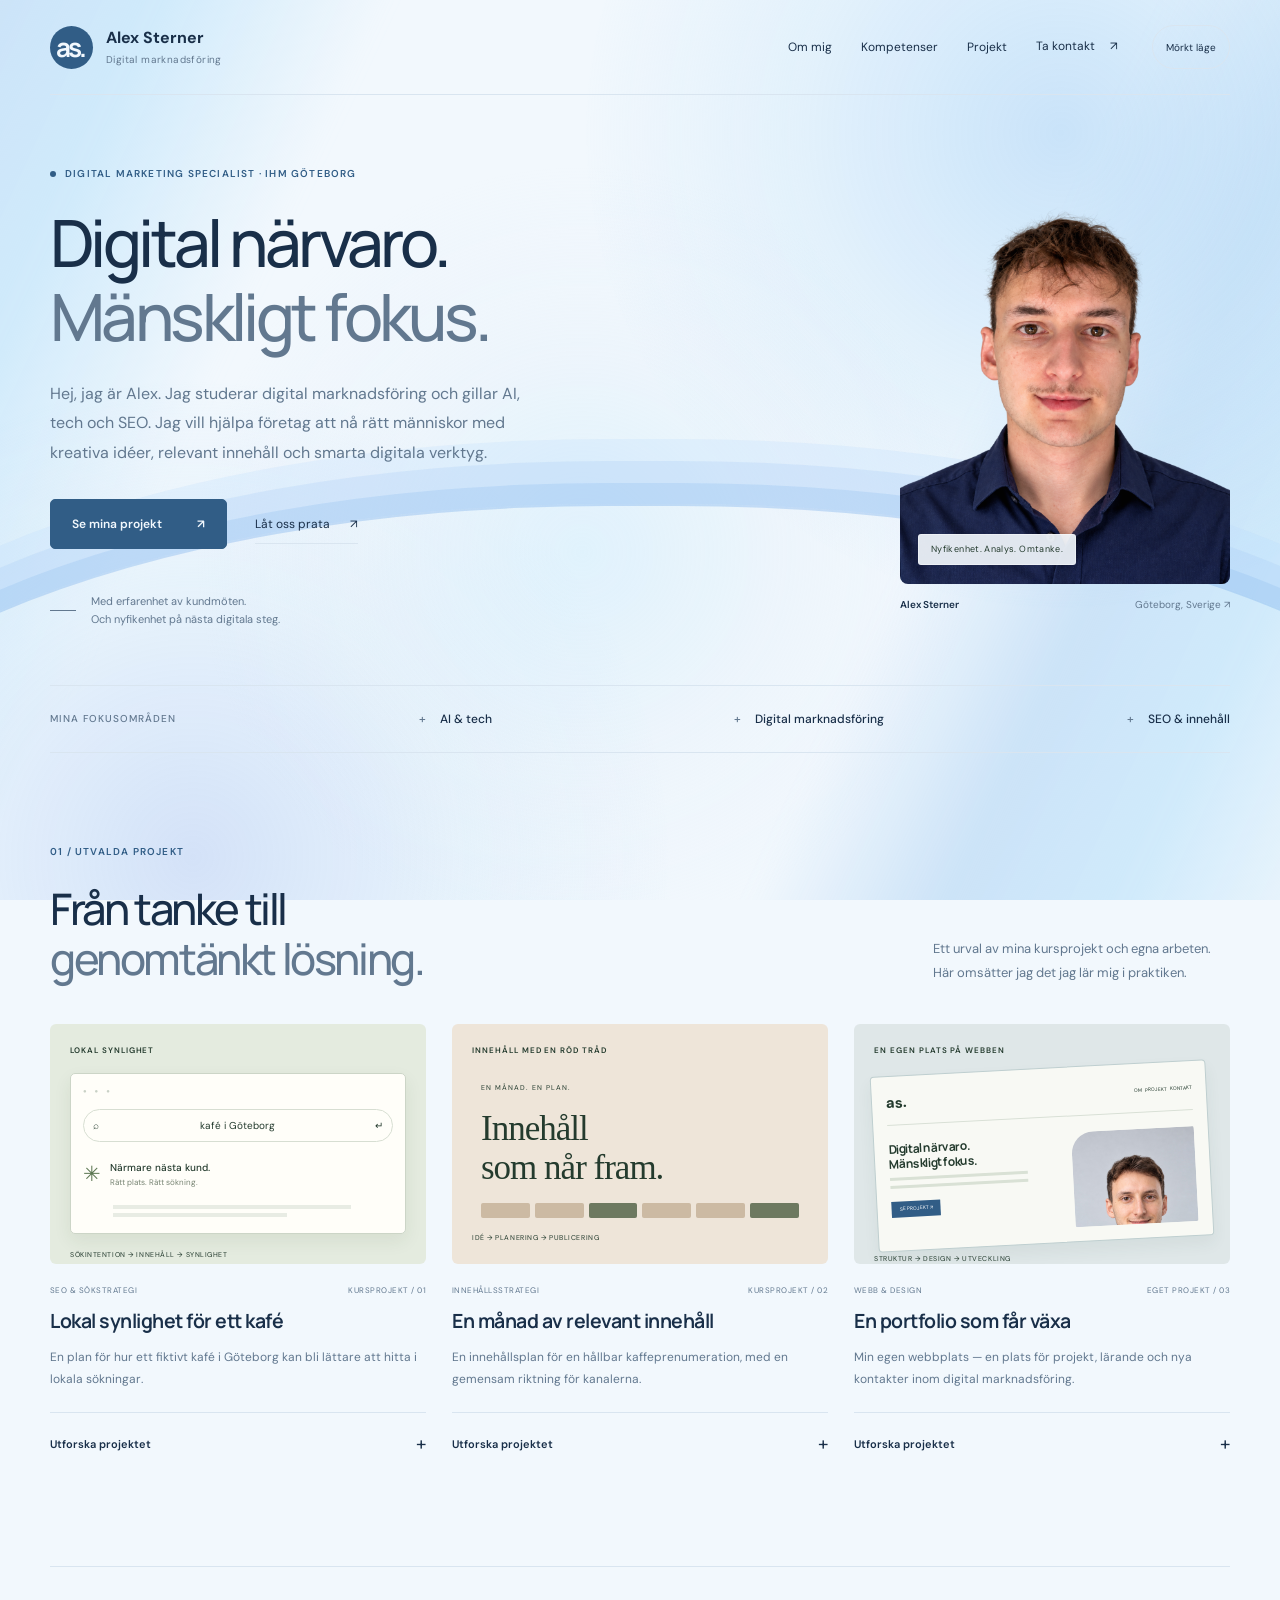
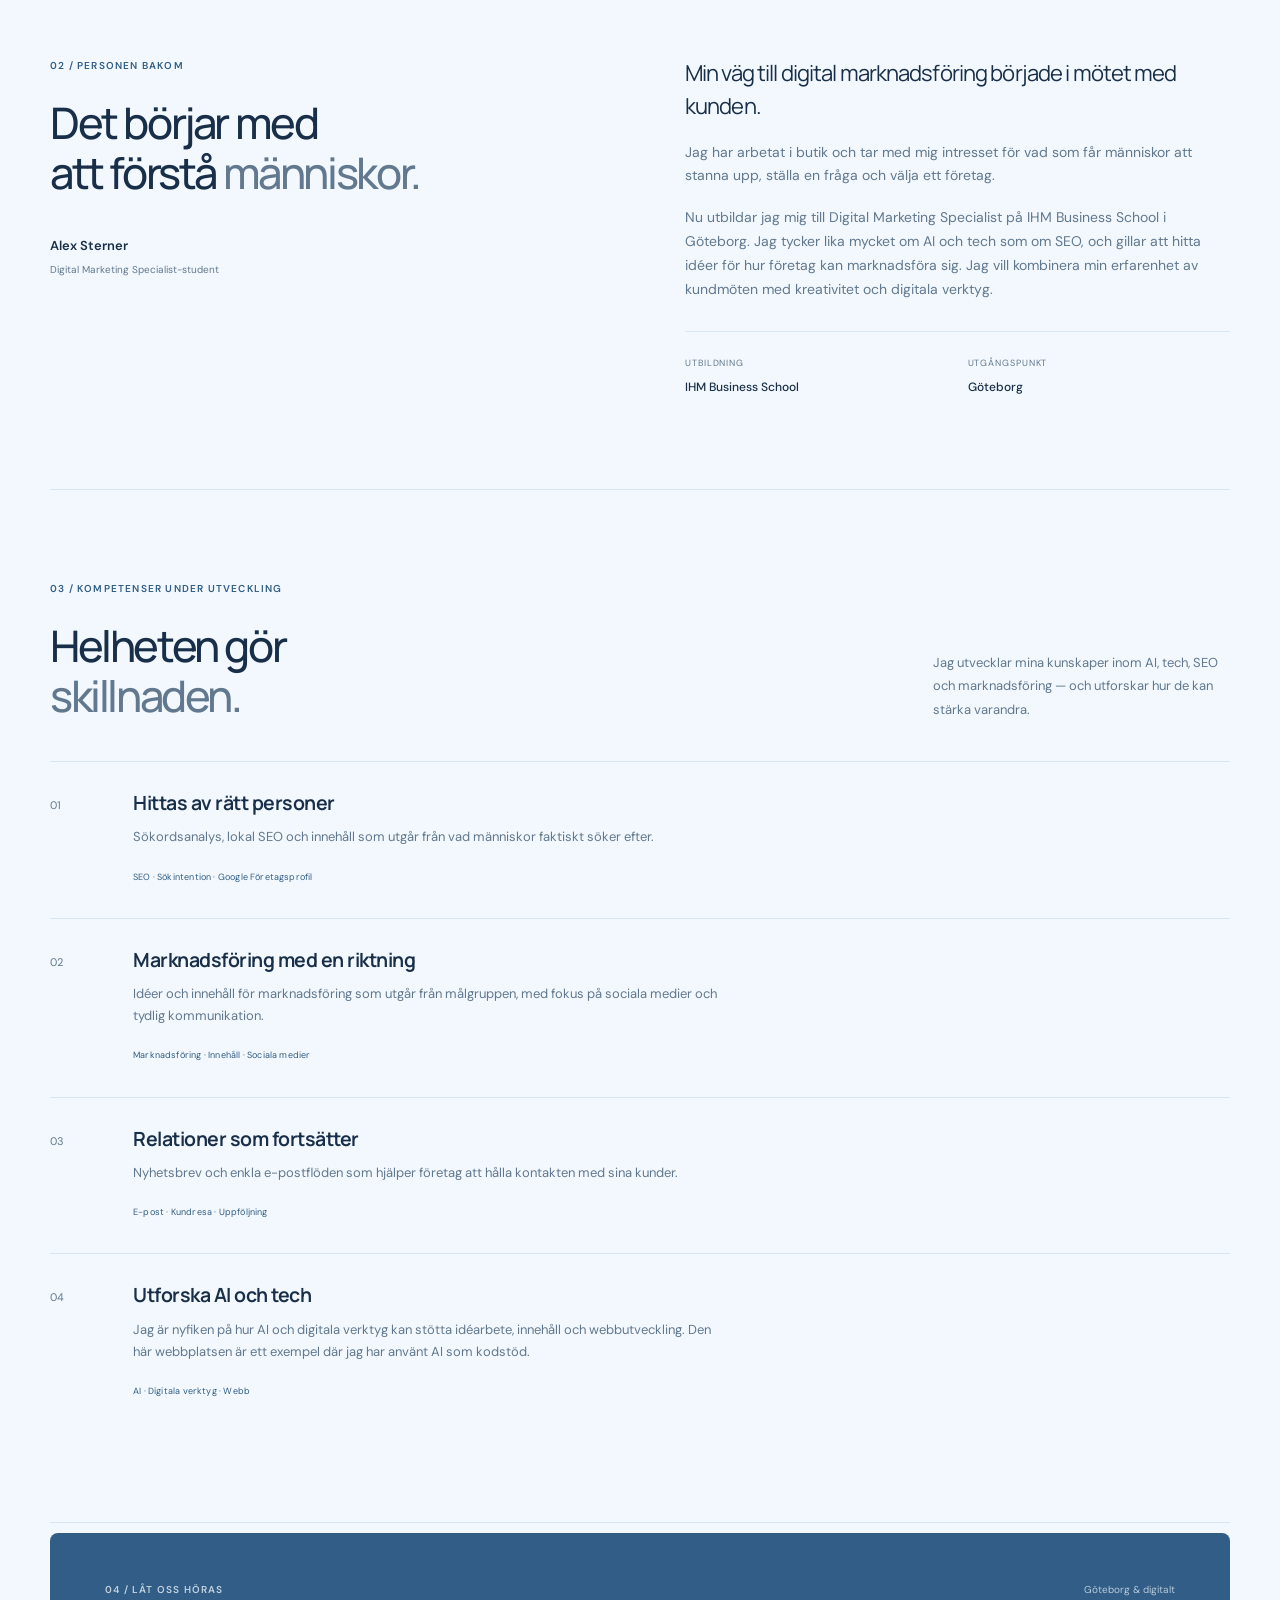
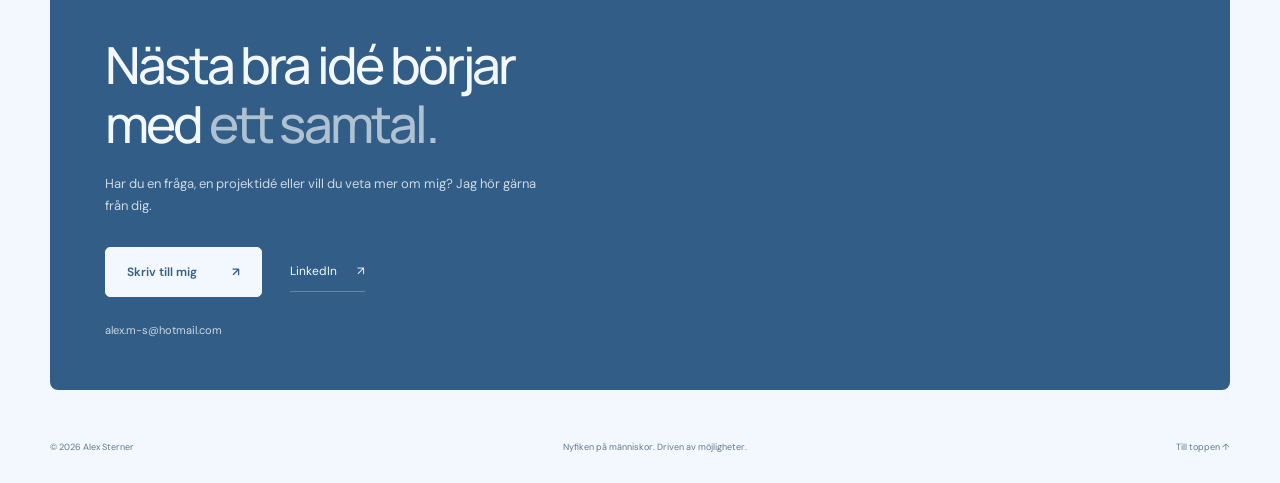
==== index.html @ 11d8c474 "Make background motion visible with curved waves and stronger light" ====
<!DOCTYPE html>
<html lang="sv">
<head>
  <meta charset="utf-8">
  <script id="Cookiebot" src="https://consent.cookiebot.com/uc.js" data-cbid="d60df734-f335-419f-a68a-1d393180d654" data-blockingmode="auto" data-culture="SV" type="text/javascript"></script>
  <meta name="viewport" content="width=device-width, initial-scale=1">
  <title>Alex Sterner – Digital marknadsförare i Göteborg</title>
  <meta name="description" content="Portfolio för Alex Sterner, Digital Marketing Specialist-student på IHM i Göteborg. Intresserad av AI, tech, SEO och digital marknadsföring.">
  <link rel="preconnect" href="https://fonts.googleapis.com">
  <link rel="preconnect" href="https://fonts.gstatic.com" crossorigin>
  <link href="https://fonts.googleapis.com/css2?family=DM+Sans:wght@400;500;600;700&family=Manrope:wght@400;500;600;700;800&display=swap" rel="stylesheet">
  <link rel="stylesheet" href="style.css?v=18">
  <script defer src="script.js?v=7"></script>
  <!-- Google Tag Manager -->
<script>(function(w,d,s,l,i){w[l]=w[l]||[];w[l].push({'gtm.start':
new Date().getTime(),event:'gtm.js'});var f=d.getElementsByTagName(s)[0],
j=d.createElement(s),dl=l!='dataLayer'?'&l='+l:'';j.async=true;j.src=
'https://www.googletagmanager.com/gtm.js?id='+i+dl;f.parentNode.insertBefore(j,f);
})(window,document,'script','dataLayer','GTM-WJDVMCP2');</script>
<!-- End Google Tag Manager -->
  <link rel="icon" href="favicon.svg" type="image/svg+xml">
  <meta name="theme-color" content="#f2f8fd">
  <meta property="og:title" content="Alex Sterner — Digital marknadsföring med människan i fokus">
  <meta property="og:description" content="Digital Marketing Specialist-student på IHM i Göteborg. AI, tech, SEO och digital marknadsföring.">
  <meta property="og:type" content="website">
  <meta property="og:image" content="https://alex-sterner.vercel.app/img/linkedin-portratt.png">
</head>
<body id="topp">
<a class="skip-link" href="#innehall">Hoppa till innehåll</a>
<noscript><iframe src="https://www.googletagmanager.com/ns.html?id=GTM-WJDVMCP2" height="0" width="0" style="display:none;visibility:hidden"></iframe></noscript>
<header class="sidhuvud"><a class="wordmark" href="#topp" aria-label="Alex Sterner, till sidans början"><span class="monogram" aria-hidden="true">as.</span><span>Alex Sterner<span class="brand-role">Digital marknadsföring</span></span></a><nav aria-label="Huvudmeny"><a href="#om">Om mig</a><a href="#tjanster">Kompetenser</a><a href="#projekt">Projekt</a><a class="nav-contact" href="#kontakt">Ta kontakt <span aria-hidden="true">↗</span></a></nav><button id="tema" type="button" aria-label="Byt färgtema">Mörkt läge</button></header>
<main id="innehall">
<section class="intro" aria-labelledby="hero-title"><div class="hero-copy"><p class="eyebrow"><span class="status-dot" aria-hidden="true"></span> Digital Marketing Specialist · IHM Göteborg</p><h1 id="hero-title">Digital närvaro.<br><span>Mänskligt fokus.</span></h1><p class="hero-lead">Hej, jag är Alex. Jag studerar digital marknadsföring och gillar AI, tech och SEO. Jag vill hjälpa företag att nå rätt människor med kreativa idéer, relevant innehåll och smarta digitala verktyg.</p><div class="hero-links"><a class="knapp" href="#projekt">Se mina projekt <span aria-hidden="true">↗</span></a><a class="text-link" href="#kontakt">Låt oss prata <span aria-hidden="true">↗</span></a></div><div class="hero-note"><span class="note-line" aria-hidden="true"></span><p>Med erfarenhet av kundmöten.<br>Och nyfikenhet på nästa digitala steg.</p></div></div><figure class="hero-portrait"><div class="portrait-frame"><img src="img/linkedin-portratt-transparent.png" alt="Porträtt av Alex Sterner" width="1254" height="1254" fetchpriority="high"><span class="portrait-label">Nyfikenhet. Analys. Omtanke.</span></div><figcaption><span>Alex Sterner</span><span>Göteborg, Sverige <span aria-hidden="true">↗</span></span></figcaption></figure></section>
<div class="discipline-strip"><span class="strip-label">Mina fokusområden</span><span>AI & tech</span><span>Digital marknadsföring</span><span>SEO & innehåll</span></div>
<section id="projekt" aria-labelledby="projekt-title"><div class="section-heading"><div><p class="eyebrow">01 / Utvalda projekt</p><h2 id="projekt-title">Från tanke till<br><span>genomtänkt lösning.</span></h2></div><p class="section-intro">Ett urval av mina kursprojekt och egna arbeten. Här omsätter jag det jag lär mig i praktiken.</p></div><div class="project-grid">
<article class="project-card"><div class="project-visual search-visual" aria-hidden="true"><span class="visual-label">LOKAL SYNLIGHET</span><div class="search-window"><div class="window-dots">● ● ●</div><div class="search-field"><span>⌕</span> kafé i Göteborg <span>↵</span></div><div class="search-result"><span class="result-dot">✳</span><div><strong>Närmare nästa kund.</strong><span>Rätt plats. Rätt sökning.</span></div></div><div class="result-lines"><i></i><i></i></div></div><span class="visual-bottom">SÖKINTENTION → INNEHÅLL → SYNLIGHET</span></div><div class="project-meta"><span>SEO & sökstrategi</span><span>Kursprojekt / 01</span></div><h3>Lokal synlighet för ett kafé</h3><p>En plan för hur ett fiktivt kafé i Göteborg kan bli lättare att hitta i lokala sökningar.</p><details><summary>Utforska projektet <span aria-hidden="true">+</span></summary><div class="project-detail"><h4>Utgångspunkt</h4><p>Hur kan ett lokalt kafé möta människor som söker efter ett ställe i närheten?</p><h4>Fokus i arbetet</h4><p>Sökord, lokal sökintention och en tydlig Google-företagsprofil. Projektet är en kursuppgift för ett fiktivt företag.</p></div></details></article>
<article class="project-card"><div class="project-visual content-visual" aria-hidden="true"><span class="visual-label">INNEHÅLL MED EN RÖD TRÅD</span><div class="editorial"><span class="editorial-kicker">EN MÅNAD. EN PLAN.</span><strong>Innehåll<br>som når fram.</strong><div class="calendar-blocks"><i></i><i></i><i></i><i></i><i></i><i></i></div></div><span class="visual-bottom">IDÉ → PLANERING → PUBLICERING</span></div><div class="project-meta"><span>Innehållsstrategi</span><span>Kursprojekt / 02</span></div><h3>En månad av relevant innehåll</h3><p>En innehållsplan för en hållbar kaffeprenumeration, med en gemensam riktning för kanalerna.</p><details><summary>Utforska projektet <span aria-hidden="true">+</span></summary><div class="project-detail"><h4>Utgångspunkt</h4><p>Hur skapar man ett regelbundet innehåll som både känns relevant och går att genomföra?</p><h4>Fokus i arbetet</h4><p>Innehållspelare, kanalval och planering av tolv inlägg. Kursprojektet utforskar hur en idé kan hållas samman under en hel månad.</p></div></details></article>
<article class="project-card"><div class="project-visual web-visual" aria-hidden="true"><span class="visual-label">EN EGEN PLATS PÅ WEBBEN</span><div class="mini-site"><div class="mini-nav"><strong>as.</strong><span>OM &nbsp; PROJEKT &nbsp; KONTAKT</span></div><div class="mini-body"><div><strong>Digital närvaro.<br>Mänskligt fokus.</strong><i></i><i></i><span>SE PROJEKT ↗</span></div><div class="mini-photo"></div></div></div><span class="visual-bottom">STRUKTUR → DESIGN → UTVECKLING</span></div><div class="project-meta"><span>Webb & design</span><span>Eget projekt / 03</span></div><h3>En portfolio som får växa</h3><p>Min egen webbplats — en plats för projekt, lärande och nya kontakter inom digital marknadsföring.</p><details><summary>Utforska projektet <span aria-hidden="true">+</span></summary><div class="project-detail"><h4>Utgångspunkt</h4><p>Att presentera vem jag är och vad jag lär mig på ett tydligt och personligt sätt.</p><h4>Fokus i arbetet</h4><p>Responsiv layout, innehållsstruktur och tillgänglig navigation. Byggd med HTML, CSS och JavaScript, med AI som kodstöd.</p></div></details></article>
</div></section>
<section id="om" class="about-section" aria-labelledby="om-title"><div><p class="eyebrow">02 / Personen bakom</p><h2 id="om-title">Det börjar med<br>att förstå <span>människor.</span></h2><div class="about-signature">Alex Sterner<span>Digital Marketing Specialist-student</span></div></div><div class="about-copy"><p class="large-copy">Min väg till digital marknadsföring började i mötet med kunden.</p><p>Jag har arbetat i butik och tar med mig intresset för vad som får människor att stanna upp, ställa en fråga och välja ett företag.</p><p>Nu utbildar jag mig till Digital Marketing Specialist på IHM Business School i Göteborg. Jag tycker lika mycket om AI och tech som om SEO, och gillar att hitta idéer för hur företag kan marknadsföra sig. Jag vill kombinera min erfarenhet av kundmöten med kreativitet och digitala verktyg.</p><div class="about-facts"><div><span>Utbildning</span><strong>IHM Business School</strong></div><div><span>Utgångspunkt</span><strong>Göteborg</strong></div></div></div></section>
<section id="tjanster" aria-labelledby="kompetens-title"><div class="section-heading"><div><p class="eyebrow">03 / Kompetenser under utveckling</p><h2 id="kompetens-title">Helheten gör<br><span>skillnaden.</span></h2></div><p class="section-intro">Jag utvecklar mina kunskaper inom AI, tech, SEO och marknadsföring — och utforskar hur de kan stärka varandra.</p></div><div class="services"><article><span class="service-number">01</span><div><h3>Hittas av rätt personer</h3><p>Sökordsanalys, lokal SEO och innehåll som utgår från vad människor faktiskt söker efter.</p><span class="service-tags">SEO · Sökintention · Google Företagsprofil</span></div></article><article><span class="service-number">02</span><div><h3>Marknadsföring med en riktning</h3><p>Idéer och innehåll för marknadsföring som utgår från målgruppen, med fokus på sociala medier och tydlig kommunikation.</p><span class="service-tags">Marknadsföring · Innehåll · Sociala medier</span></div></article><article><span class="service-number">03</span><div><h3>Relationer som fortsätter</h3><p>Nyhetsbrev och enkla e-postflöden som hjälper företag att hålla kontakten med sina kunder.</p><span class="service-tags">E-post · Kundresa · Uppföljning</span></div></article><article><span class="service-number">04</span><div><h3>Utforska AI och tech</h3><p>Jag är nyfiken på hur AI och digitala verktyg kan stötta idéarbete, innehåll och webbutveckling. Den här webbplatsen är ett exempel där jag har använt AI som kodstöd.</p><span class="service-tags">AI · Digitala verktyg · Webb</span></div></article></div></section>
<section id="kontakt" aria-labelledby="kontakt-title"><div class="contact-top"><p class="eyebrow">04 / Låt oss höras</p><span>Göteborg & digitalt</span></div><h2 id="kontakt-title">Nästa bra idé börjar<br>med <span>ett samtal.</span></h2><p>Har du en fråga, en projektidé eller vill du veta mer om mig? Jag hör gärna från dig.</p><div class="contact-actions"><a class="knapp" href="mailto:alex.m-s@hotmail.com">Skriv till mig <span aria-hidden="true">↗</span></a><a class="text-link" href="https://www.linkedin.com/in/alex-matei-sterner-b89927431" target="_blank" rel="noopener">LinkedIn <span aria-hidden="true">↗</span></a></div><a class="contact-email" href="mailto:alex.m-s@hotmail.com">alex.m-s@hotmail.com</a></section>
</main><footer><span>© 2026 Alex Sterner</span><span>Nyfiken på människor. Driven av möjligheter.</span><a href="#topp">Till toppen ↑</a></footer></body></html>
---- style.css ----
:root{--bg:#f2f8fd;--paper:#fff;--ink:#192f49;--muted:#62788f;--line:#d9e5f0;--green:#315d86;--soft:#e3eff9;--heading:'Manrope',sans-serif;--body:'DM Sans',sans-serif;color-scheme:light}*{box-sizing:border-box}html{scroll-behavior:smooth;scroll-padding-top:35px}body{margin:0;background:var(--bg);color:var(--ink);font-family:var(--body);line-height:1.7;-webkit-font-smoothing:antialiased}body.morkt{--bg:#101c32;--paper:#172741;--ink:#edf4ff;--muted:#afc1d9;--line:#30435e;--green:#b3d6f4;--soft:#203553;color-scheme:dark}a{color:inherit;text-underline-offset:5px}a:focus-visible,button:focus-visible,summary:focus-visible{outline:3px solid var(--green);outline-offset:6px}button{font:inherit;cursor:pointer}h1,h2,h3,h4,p,figure{margin:0}h1,h2,h3,h4{font-family:var(--heading);line-height:1.15}h1,h2{font-weight:500;letter-spacing:-.055em}h1{font-size:clamp(3rem,5.1vw,4.5rem);line-height:1.13}h1>span,h2>span{color:var(--muted)}h2{font-size:clamp(2.1rem,3.4vw,3rem)}h3{font-size:1.22rem;font-weight:650;letter-spacing:-.025em}p{max-width:65ch}.sidhuvud,main,footer{width:min(1180px,calc(100% - 96px));margin:auto}.sidhuvud{display:flex;align-items:center;gap:34px;padding:25px 0;border-bottom:1px solid var(--line)}.wordmark{display:flex;align-items:center;gap:13px;text-decoration:none;font-size:16px;line-height:1.4;font-weight:700;white-space:nowrap}.monogram{display:grid;place-items:center;width:43px;height:43px;background:var(--green);color:var(--bg);font-family:var(--heading);font-size:26px;letter-spacing:-3px;border-radius:50%;padding-right:3px}.brand-role{display:block;color:var(--muted);font-size:10px;font-weight:400;letter-spacing:.04em;margin-top:3px}nav{display:flex;align-items:center;gap:29px;margin-left:auto}nav a{font-size:12px;text-decoration:none;padding:10px 0;white-space:nowrap}nav a:hover,.text-link:hover{color:var(--muted)}nav .nav-contact{border-bottom:1px solid var(--ink)}.nav-contact span{margin-left:12px}#tema{border:1px solid var(--line);border-radius:50px;background:transparent;color:var(--ink);font-size:10px;padding:10px 13px;min-height:44px;white-space:nowrap}.intro{display:grid;grid-template-columns:1.3fr 1fr;align-items:center;gap:80px;padding:70px 0 56px}.eyebrow{display:flex;align-items:center;gap:9px;font-size:10px;font-weight:600;letter-spacing:.12em;text-transform:uppercase;color:var(--green);margin-bottom:24px}.status-dot{width:6px;height:6px;border-radius:50%;background:var(--green)}.hero-lead{font-size:16px;color:var(--muted);max-width:45ch;margin-top:25px;line-height:1.85}.hero-links{display:flex;align-items:center;gap:28px;flex-wrap:wrap;margin-top:32px}.knapp{display:inline-flex;align-items:center;justify-content:space-between;gap:35px;background:var(--green);color:var(--bg);border:1px solid var(--green);border-radius:5px;min-height:50px;padding:12px 21px;text-decoration:none;font-size:12px;font-weight:600;transition:transform .2s,box-shadow .2s}.knapp:hover{transform:translateY(-2px);box-shadow:0 5px 15px #15291a15}.text-link{font-size:12px;text-decoration:none;border-bottom:1px solid var(--line);padding:9px 0;display:inline-flex;gap:20px}.hero-note{display:flex;align-items:center;gap:15px;margin-top:44px;font-size:11px;line-height:1.6;color:var(--muted)}.note-line{width:26px;height:1px;background:var(--muted)}.hero-portrait{width:100%;max-width:390px;justify-self:end}.portrait-frame{position:relative;background:var(--bg);border-radius:120px 8px 8px 8px;overflow:hidden}.hero-portrait img{display:block;width:100%;height:auto;aspect-ratio:4/4.9;object-fit:cover;object-position:center top}.portrait-label{position:absolute;bottom:19px;left:18px;border:1px solid #ffffff65;background:#f2f8fdeb;color:#243b2e;border-radius:3px;font-size:9px;padding:7px 12px;letter-spacing:.04em}.hero-portrait figcaption{display:flex;justify-content:space-between;gap:10px;font-size:10px;padding-top:12px;color:var(--muted)}.hero-portrait figcaption>span:first-child{font-weight:600;color:var(--ink)}.discipline-strip{display:flex;align-items:center;justify-content:space-between;gap:20px;padding:23px 0;border-top:1px solid var(--line);border-bottom:1px solid var(--line);font-size:12px;font-weight:500}.strip-label{color:var(--muted);font-size:10px;text-transform:uppercase;letter-spacing:.1em}.discipline-strip>span:not(:first-child)::before{content:'+';color:var(--muted);margin-right:14px}section:not(.intro){padding:90px 0;border-bottom:1px solid var(--line)}.section-heading{display:flex;align-items:flex-end;justify-content:space-between;gap:60px;margin-bottom:40px}.section-intro{color:var(--muted);font-size:13px;max-width:33ch;line-height:1.8}.project-grid{display:grid;grid-template-columns:repeat(3,minmax(0,1fr));gap:26px}.project-card{min-width:0}.project-visual{height:240px;border-radius:6px;overflow:hidden;display:flex;flex-direction:column;justify-content:space-between;position:relative;padding:20px;color:#243b2e}.visual-label{font-size:8px;letter-spacing:.12em;font-weight:600}.visual-bottom{font-size:7px;letter-spacing:.08em}.search-visual{background:#e4ebdf}.search-window{background:#fffef9;border:1px solid #ccd5c7;border-radius:5px;box-shadow:0 7px 18px #2a402013;margin:15px 0;padding:12px}.window-dots{font-size:6px;letter-spacing:3px;color:#c9d1c6;padding-bottom:13px}.search-field{font-size:10px;display:flex;justify-content:space-between;border:1px solid #d7ded2;border-radius:20px;padding:7px 9px}.search-result{display:flex;align-items:center;gap:9px;margin-top:15px}.result-dot{font-size:21px;color:#5c7752}.search-result strong{display:block;font-size:10px;font-weight:500}.search-result div>span{display:block;font-size:8px;color:#778473}.result-lines{padding:9px 0 0 30px}.result-lines i{display:block;height:4px;background:#e8ece4;margin:4px 0;width:85%}.result-lines i:last-child{width:62%}.content-visual{background:#eee5d9}.editorial{padding:8px 9px}.editorial-kicker{font-size:7px;letter-spacing:.15em}.editorial>strong{display:block;font-family:Georgia,serif;font-weight:400;line-height:1.1;font-size:35px;margin-top:12px;letter-spacing:-1px}.calendar-blocks{display:flex;gap:5px;margin-top:16px}.calendar-blocks i{height:15px;flex:1;background:#ccbaa3;border-radius:2px}.calendar-blocks i:nth-child(3n){background:#6d7960}.web-visual{background:#dfe7e8}.mini-site{background:#f8f9f4;border:1px solid #bfcfd0;border-radius:4px;padding:14px;margin:10px 0;transform:rotate(-3deg);box-shadow:0 8px 15px #344f4610}.mini-nav{display:flex;justify-content:space-between;align-items:center;border-bottom:1px solid #d9e0d6;padding-bottom:8px}.mini-nav strong{font-size:15px}.mini-nav span{font-size:5px}.mini-body{display:grid;grid-template-columns:1.4fr 1fr;gap:10px;padding-top:16px}.mini-body strong{display:block;font-size:12px;font-family:var(--heading);line-height:1.3;letter-spacing:-.4px}.mini-body i{display:block;width:80%;height:3px;background:#d9e1d5;margin-top:5px}.mini-body div>span{display:inline-block;background:#315d86;color:#fff;font-size:5px;padding:4px 8px;margin-top:13px}.mini-photo{background:url('img/profil-ljus.jpg') center top/cover;border-radius:22px 2px 2px 2px;min-height:95px}.project-meta{display:flex;justify-content:space-between;flex-wrap:wrap;gap:6px;color:var(--muted);font-size:8px;letter-spacing:.06em;text-transform:uppercase;margin:20px 0 12px}.project-card>p{font-size:12px;color:var(--muted);line-height:1.85;margin-top:14px}.project-card details{margin-top:22px;border-top:1px solid var(--line)}summary{list-style:none;display:flex;justify-content:space-between;align-items:center;font-size:11px;font-weight:600;cursor:pointer;padding:15px 0;min-height:48px}summary::-webkit-details-marker{display:none}summary>span{font-size:19px;font-weight:400;transition:transform .2s}details[open] summary>span{transform:rotate(45deg)}.project-detail{font-size:12px;color:var(--muted);padding:4px 0 20px}.project-detail h4{font-size:11px;color:var(--ink);margin:14px 0 8px}.about-section{display:grid;grid-template-columns:1fr 1fr;gap:90px}.about-signature{font-size:13px;font-weight:600;margin-top:37px}.about-signature span{display:block;font-size:10px;font-weight:400;color:var(--muted);margin-top:4px}.about-copy p{color:var(--muted);font-size:14px;margin-bottom:18px}.about-copy .large-copy{font-size:22px;color:var(--ink);font-family:var(--heading);letter-spacing:-.04em;line-height:1.5}.about-facts{display:grid;grid-template-columns:1fr 1fr;gap:20px;border-top:1px solid var(--line);margin-top:30px;padding-top:24px}.about-facts span{font-size:9px;color:var(--muted);display:block;text-transform:uppercase;letter-spacing:.1em}.about-facts strong{font-size:12px;font-weight:500}.services{border-top:1px solid var(--line)}.services article{display:grid;grid-template-columns:55px 1fr;gap:28px;padding:30px 0;border-bottom:1px solid var(--line)}.services article:last-child{border-bottom:0}.service-number{font-size:11px;color:var(--muted);padding-top:4px}.services p{font-size:13px;color:var(--muted);margin:12px 0}.service-tags{font-size:9px;color:var(--green);letter-spacing:.02em}section#kontakt{margin:10px 0 50px;background:var(--green);color:var(--bg);padding:48px 55px;border-radius:8px;border:0}.contact-top{display:flex;justify-content:space-between;align-items:start;gap:20px}.contact-top .eyebrow{color:inherit;opacity:.75}.contact-top>span{font-size:10px;opacity:.7}#kontakt h2{font-size:clamp(2rem,4vw,3.5rem);margin:13px 0 20px}#kontakt h2>span{color:inherit;opacity:.65}#kontakt>p{font-size:13px;max-width:49ch;opacity:.8}.contact-actions{display:flex;align-items:center;gap:28px;margin-top:30px}.contact-actions .knapp{background:var(--bg);color:var(--green);border-color:var(--bg)}.contact-actions .text-link{border-color:#ffffff40}.contact-email{display:inline-block;font-size:11px;margin-top:24px;opacity:.8;text-decoration:none}footer{display:flex;align-items:center;justify-content:space-between;gap:20px;color:var(--muted);font-size:9px;padding:0 0 28px}footer a{text-decoration:none}.skip-link{position:fixed;left:20px;top:15px;background:var(--paper);color:var(--ink);padding:12px;z-index:10;transform:translateY(-200%)}.skip-link:focus{transform:translateY(0)}
@media(min-width:1500px){.intro{padding:85px 0 65px;gap:110px}.hero-portrait{max-width:420px}}
@media(max-width:1000px){.sidhuvud,main,footer{width:calc(100% - 64px)}.sidhuvud{gap:20px}nav{gap:18px}.intro{gap:40px}h1{font-size:clamp(2.8rem,5.5vw,4rem)}.eyebrow{font-size:8px}.hero-lead{font-size:14px}.hero-portrait{max-width:340px}.project-grid{gap:18px}.project-visual{padding:15px;height:220px}.editorial>strong{font-size:29px}.search-window{padding:9px}.about-section{gap:45px}.section-heading{gap:35px}}
@media(max-width:760px){.sidhuvud,main,footer{width:calc(100% - 40px)}.sidhuvud{flex-wrap:wrap;justify-content:space-between;padding:18px 0;gap:16px}.wordmark{font-size:14px}.brand-role{font-size:9px}.monogram{width:38px;height:38px;font-size:23px}nav{order:3;flex-basis:100%;justify-content:space-between;margin:0;gap:12px;border-top:1px solid var(--line);padding-top:10px}nav a{font-size:11px}.intro{grid-template-columns:1fr 1fr;gap:25px;padding:45px 0}.intro .eyebrow{font-size:8px;letter-spacing:.05em}.hero-note{display:none}h1{font-size:clamp(2.1rem,5.7vw,3rem)}.hero-lead{font-size:12px}.hero-links{gap:18px;margin-top:24px}.hero-links .knapp{font-size:11px;padding:11px 14px;gap:18px}.hero-links .text-link{font-size:11px}.portrait-label{display:none}.hero-portrait figcaption{font-size:8px;flex-wrap:wrap}.discipline-strip{font-size:10px;gap:12px;flex-wrap:wrap}.strip-label{flex-basis:100%;font-size:8px}.discipline-strip>span:not(:first-child)::before{margin-right:7px}.section-heading{align-items:start;flex-direction:column;gap:20px;margin-bottom:30px}.section-intro{max-width:50ch;font-size:13px}section:not(.intro){padding:60px 0}.project-grid{grid-template-columns:1fr;gap:40px}.project-visual{height:290px;padding:24px}.search-window{max-width:310px;width:90%;align-self:center;padding:17px}.search-field{font-size:12px}.search-result strong{font-size:12px}.search-result div>span{font-size:10px}.editorial{align-self:center;width:85%}.editorial>strong{font-size:44px}.calendar-blocks{max-width:240px}.mini-site{width:85%;max-width:320px;align-self:center;padding:18px}.mini-body strong{font-size:17px}.mini-photo{min-height:120px}.mini-nav span{font-size:6px}.mini-body div>span{font-size:7px}.project-meta{font-size:9px}.project-card>p{font-size:14px}.project-card summary{font-size:12px}.project-detail{font-size:13px}.about-section{grid-template-columns:1fr;gap:30px}.about-signature{margin-top:22px}.about-copy .large-copy{font-size:21px}.services article{grid-template-columns:25px 1fr;gap:15px}.services h3{font-size:18px}.services p{font-size:13px}.service-tags{font-size:9px;line-height:1.9;display:block}section#kontakt{padding:32px 25px;margin:0 0 30px}.contact-top>span{font-size:9px}.contact-top .eyebrow{font-size:8px}.contact-actions{gap:23px}footer{flex-wrap:wrap;font-size:9px}footer>span:nth-child(2){display:none}}
@media(max-width:520px){.intro{grid-template-columns:1fr;gap:35px;padding:38px 0}.intro .eyebrow{font-size:9px;margin-bottom:21px}h1{font-size:clamp(2.4rem,9.5vw,3.2rem)}.hero-lead{font-size:14px;max-width:43ch}.hero-portrait{max-width:none;justify-self:stretch}.hero-portrait img{aspect-ratio:4/4.9;object-position:center top}.portrait-frame{border-radius:70px 6px 6px 6px}.hero-portrait figcaption{font-size:10px}.portrait-label{display:block;font-size:8px}.discipline-strip{font-size:9px;gap:10px}.project-visual{height:260px}.contact-top{gap:10px}.contact-top>span{display:none}.about-facts{gap:12px}.contact-actions .knapp{gap:20px}.contact-email{font-size:12px}h2{font-size:2.15rem}}
@media(prefers-reduced-motion:reduce){html{scroll-behavior:auto}*,*::before,*::after{transition:none!important}}

/* Soft aurora lighting, composited behind every interactive element. */
body{isolation:isolate}
nav a{position:relative}
nav .nav-contact{border-bottom-color:transparent}
nav a::after{content:"";position:absolute;bottom:0;left:10%;right:10%;height:3px;border-radius:99px;background:#fff;box-shadow:0 0 7px #fff,0 0 16px #9ebda1;opacity:0;transform:scaleX(.45);transition:opacity .25s,transform .25s;pointer-events:none}
nav a[aria-current="location"]::after{opacity:1;transform:scaleX(1)}
.back-to-top{position:fixed;right:24px;bottom:calc(24px + env(safe-area-inset-bottom,0px));z-index:20;display:inline-flex;align-items:center;gap:10px;min-height:46px;padding:10px 17px;border:1px solid var(--line);border-radius:50px;background:var(--paper);color:var(--ink);box-shadow:0 4px 20px #101c3218;font-size:12px;font-weight:600;text-decoration:none}
.back-to-top[hidden]{display:none}
.back-to-top:hover{border-color:var(--green)}
.back-to-top span{font-size:20px;line-height:1}
@media(max-width:520px){.back-to-top{right:16px;bottom:calc(16px + env(safe-area-inset-bottom,0px));padding:9px 14px}}
.ambient-light{position:fixed;inset:0;z-index:-1;overflow:hidden;pointer-events:none;contain:strict;--pointer-x:50vw;--pointer-y:35vh}
.ambient-orb{position:absolute;display:block;width:min(75vw,950px);aspect-ratio:1;border-radius:50%;opacity:.75;will-change:transform;animation:aurora-drift 24s ease-in-out infinite alternate}
.orb-one{top:-38%;right:-20%;background:radial-gradient(ellipse,#a9c9b357 0%,#c1d7ac30 38%,transparent 70%)}
.orb-two{bottom:-48%;left:-22%;background:radial-gradient(ellipse,#b7d4c15c 0%,#b4c8ae28 40%,transparent 70%);animation-delay:-13s;animation-duration:29s}
.orb-three{width:min(65vw,780px);top:18%;left:15%;background:radial-gradient(ellipse,#e0d3ab38 0%,transparent 68%);animation-delay:-7s;animation-duration:34s}
.pointer-glow{position:absolute;inset:0;opacity:0;background:radial-gradient(380px circle at var(--pointer-x) var(--pointer-y),#b2d0ad30,transparent 72%);transition:opacity .6s}
.pointer-active .pointer-glow{opacity:1}
body.morkt .ambient-orb{opacity:.85}
body.morkt .orb-one{background:radial-gradient(ellipse,#387b6b55 0%,#426c4a25 40%,transparent 70%)}
body.morkt .orb-two{background:radial-gradient(ellipse,#4b785143 0%,#296c6428 40%,transparent 70%)}
body.morkt .orb-three{background:radial-gradient(ellipse,#8d99651f 0%,transparent 68%)}
body.morkt .pointer-glow{background:radial-gradient(380px circle at var(--pointer-x) var(--pointer-y),#72a98a20,transparent 72%)}
.portrait-frame{background:transparent}
.hero-portrait{max-width:330px}
body:not(.morkt) .ambient-orb{opacity:1}
body:not(.morkt) .orb-one{background:radial-gradient(ellipse,#9ecbb77a 0%,#bdd8ac50 38%,transparent 72%)}
body:not(.morkt) .orb-two{background:radial-gradient(ellipse,#a6cfc777 0%,#c4d8b64a 40%,transparent 72%)}
body:not(.morkt) .orb-three{background:radial-gradient(ellipse,#ead6a766 0%,#e6ddc333 40%,transparent 70%)}
body:not(.morkt) .pointer-glow{background:radial-gradient(400px circle at var(--pointer-x) var(--pointer-y),#91bea54a,transparent 74%)}
@media(min-width:1500px){.hero-portrait{max-width:360px}}
@media(max-width:1000px){.hero-portrait{max-width:300px}}
@media(max-width:520px){.hero-portrait{max-width:290px;justify-self:center}}
@keyframes aurora-drift{from{transform:translate3d(-4%,0,0) scale(1)}to{transform:translate3d(10%,12%,0) scale(1.16)}}
@media(max-width:600px){.ambient-orb{width:140vw}.orb-one{top:-15%;right:-70%}.orb-two{bottom:-10%;left:-75%}.orb-three{top:30%;left:-30%}.pointer-glow{display:none}}
@media(prefers-reduced-motion:reduce){.ambient-orb{animation:none;will-change:auto}.pointer-glow{display:none}}

/* Blue palette preview only. */
body:not(.morkt) .orb-one{background:radial-gradient(ellipse,#9dcdf57a 0%,#c0e2fa50 38%,transparent 72%)}
body:not(.morkt) .orb-two{background:radial-gradient(ellipse,#b1c9f277 0%,#cce6fa4a 40%,transparent 72%)}
body:not(.morkt) .orb-three{background:radial-gradient(ellipse,#c5e9fb66 0%,#e0edfa33 40%,transparent 70%)}
body:not(.morkt) .pointer-glow{background:radial-gradient(400px circle at var(--pointer-x) var(--pointer-y),#9acbf54a,transparent 74%)}
body.morkt .orb-one{background:radial-gradient(ellipse,#366ca055 0%,#294c7b25 40%,transparent 70%)}
body.morkt .orb-two{background:radial-gradient(ellipse,#41629b43 0%,#2c557e28 40%,transparent 70%)}
body.morkt .orb-three{background:radial-gradient(ellipse,#6a92be1f 0%,transparent 68%)}
body.morkt .pointer-glow{background:radial-gradient(380px circle at var(--pointer-x) var(--pointer-y),#7ab5ed20,transparent 72%)}

/* Broad flowing light waves, behind the page content. */
.ambient-light::before,.ambient-light::after{content:"";position:absolute;inset:-35%;pointer-events:none;will-change:transform;transform-origin:center;background:repeating-linear-gradient(115deg,transparent 0%,transparent 13%,#7ebae72e 20%,#c0e6fa66 26%,transparent 34%,transparent 48%);filter:blur(24px);animation:flowing-light 16s ease-in-out infinite alternate}
.ambient-light::after{background:repeating-linear-gradient(65deg,transparent 0%,transparent 24%,#a2bdee33 32%,#ffffff70 38%,transparent 46%,transparent 65%);animation:flowing-light-cross 21s ease-in-out infinite alternate;animation-delay:-8s;opacity:.7}
body.morkt .ambient-light::before{background:repeating-linear-gradient(115deg,transparent 0%,transparent 13%,#4286bf26 20%,#72b4e23b 26%,transparent 34%,transparent 48%)}
body.morkt .ambient-light::after{background:repeating-linear-gradient(65deg,transparent 0%,transparent 24%,#617bd62e 32%,#8fc8f326 38%,transparent 46%,transparent 65%)}
@keyframes flowing-light{from{transform:translate3d(-9%,-5%,0) rotate(-7deg)}to{transform:translate3d(9%,5%,0) rotate(7deg)}}
@keyframes flowing-light-cross{from{transform:translate3d(7%,-7%,0) rotate(6deg)}to{transform:translate3d(-7%,7%,0) rotate(-6deg)}}
@media(max-width:600px){.ambient-light::before,.ambient-light::after{inset:-25%;filter:blur(16px)}}
@media(prefers-reduced-motion:reduce){.ambient-light::before,.ambient-light::after{animation:none;will-change:auto}}

/* Visible curved wave lines give the eye a clear reference for motion. */
.ambient-light::before{filter:blur(12px);animation-duration:8s;background:repeating-linear-gradient(115deg,transparent 0%,transparent 13%,#69adeb47 20%,#b9e1fa99 26%,transparent 34%,transparent 48%)}
.ambient-light::after{inset:auto;left:-20%;top:56%;width:140%;height:85%;border-radius:48%;background:none;border:2px solid #78adeb70;box-shadow:0 -22px 0 -1px #8ebbf063,0 -44px 0 -1px #a4cbf454,0 -66px 0 -1px #b6d8f947;filter:none;opacity:.8;animation:visible-wave 8s ease-in-out infinite alternate;animation-delay:-2s}
body.morkt .ambient-light::before{background:repeating-linear-gradient(115deg,transparent 0%,transparent 13%,#4286bf40 20%,#72b4e266 26%,transparent 34%,transparent 48%)}
body.morkt .ambient-light::after{background:none;border-color:#85c2f270;box-shadow:0 -22px 0 -1px #72a9e363,0 -44px 0 -1px #7d94d954,0 -66px 0 -1px #92b4e647}
@keyframes visible-wave{from{transform:translate3d(-5%,-55px,0) rotate(-7deg)}to{transform:translate3d(5%,55px,0) rotate(7deg)}}
@media(max-width:600px){.ambient-light::after{left:-40%;width:180%;height:70%;top:55%}}
@media(prefers-reduced-motion:reduce){.ambient-light::before,.ambient-light::after{animation:none;will-change:auto}}
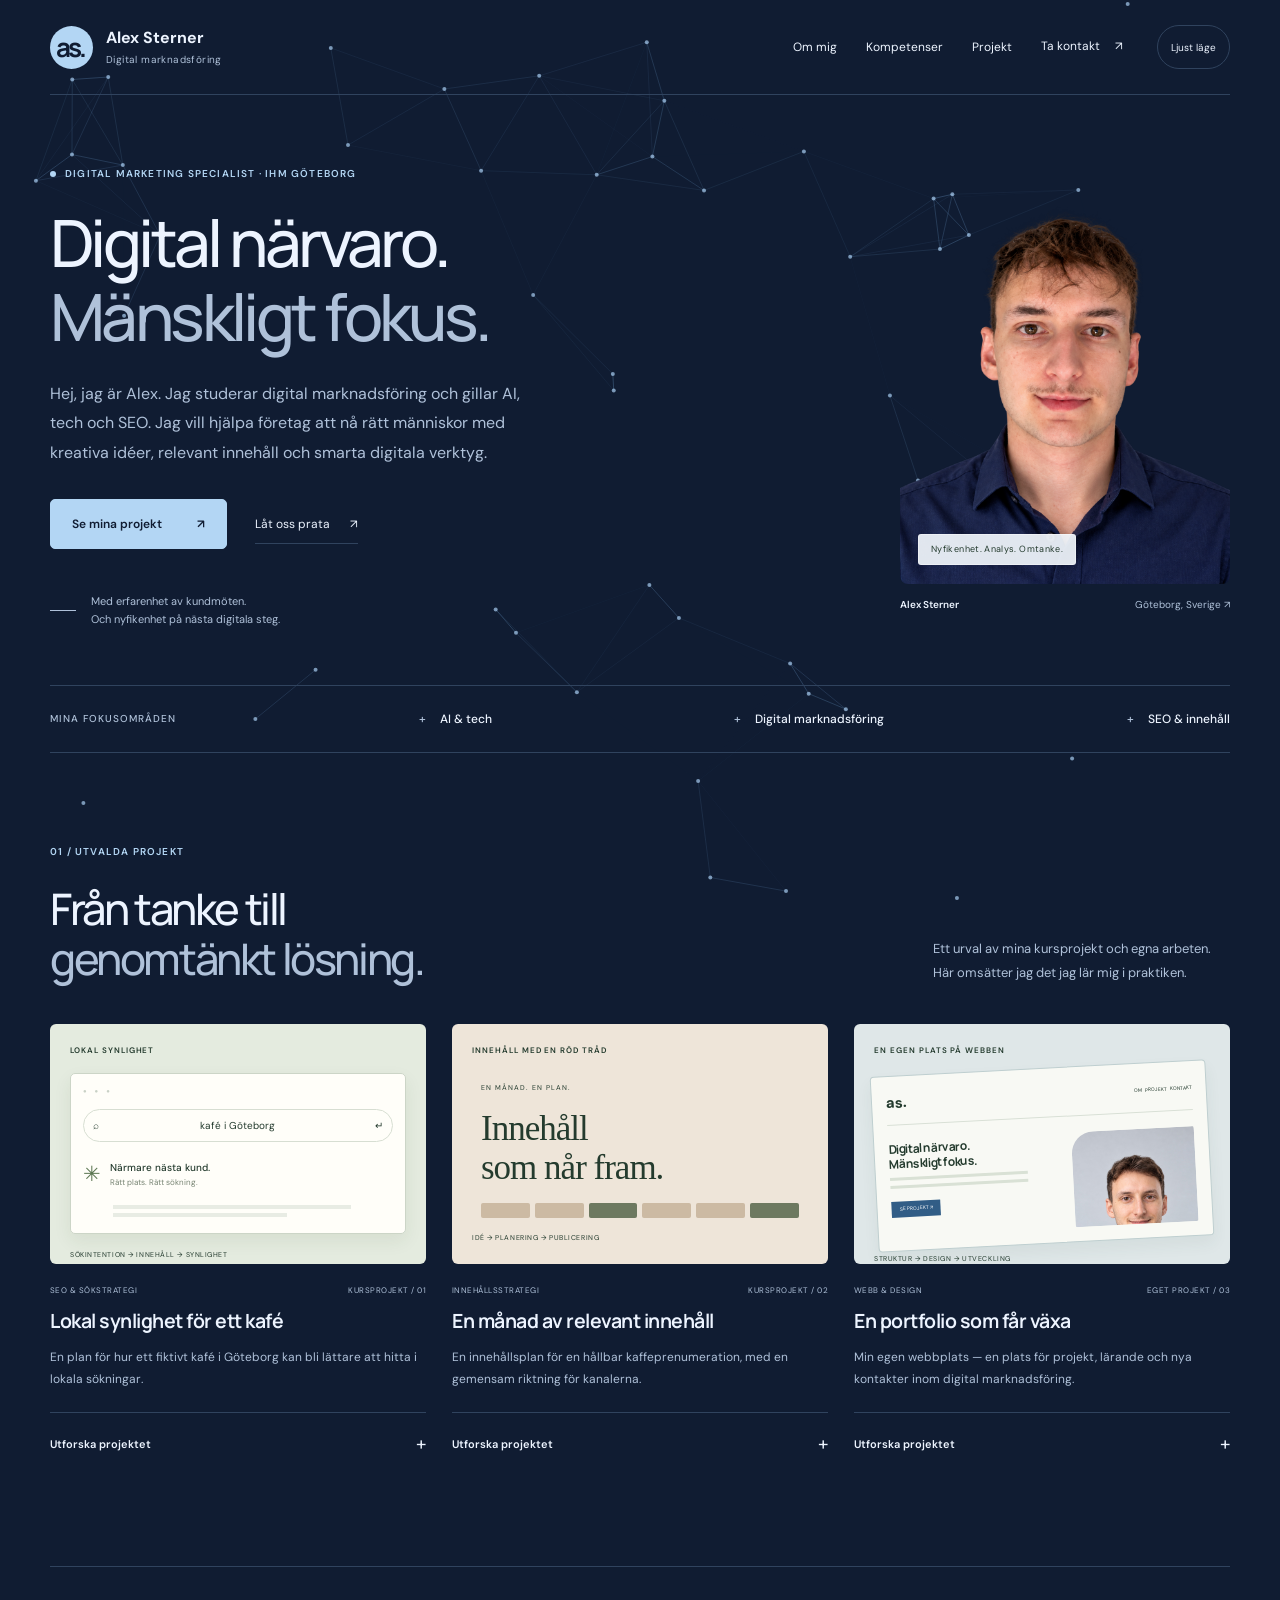
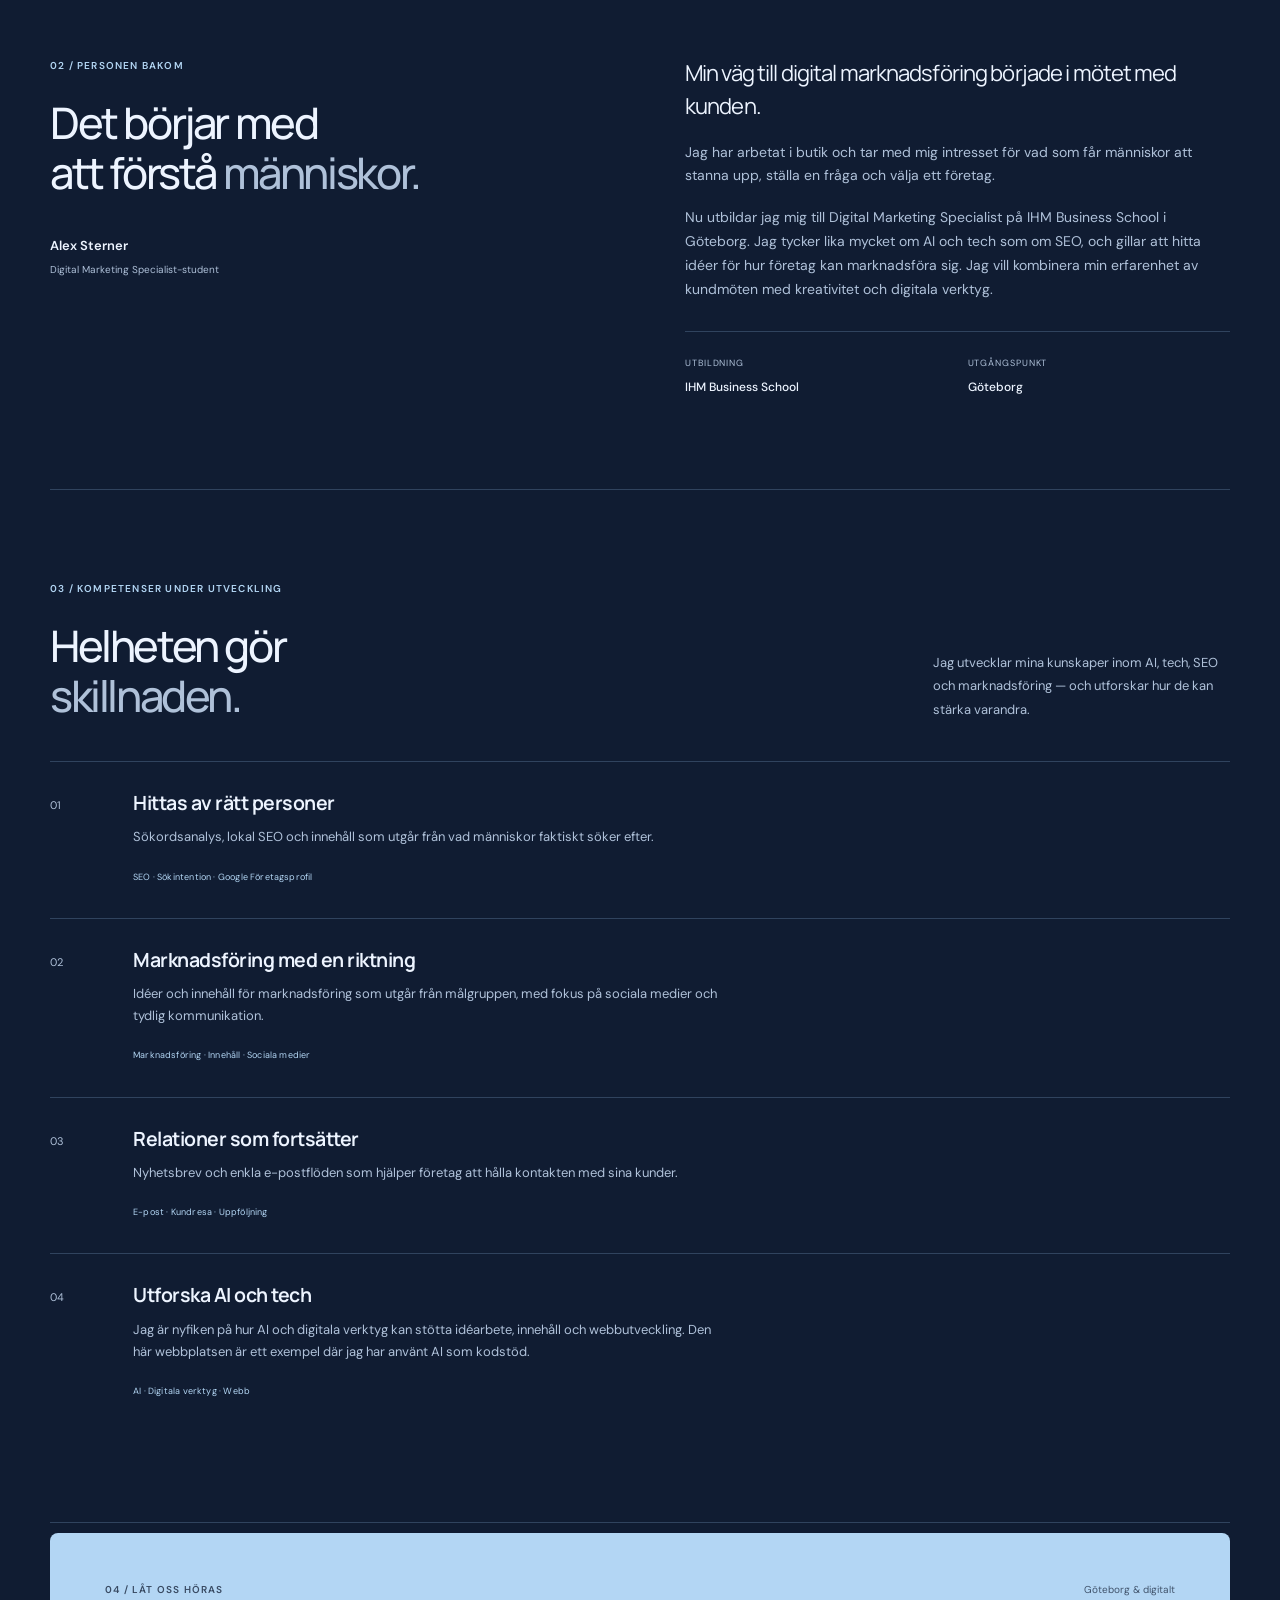
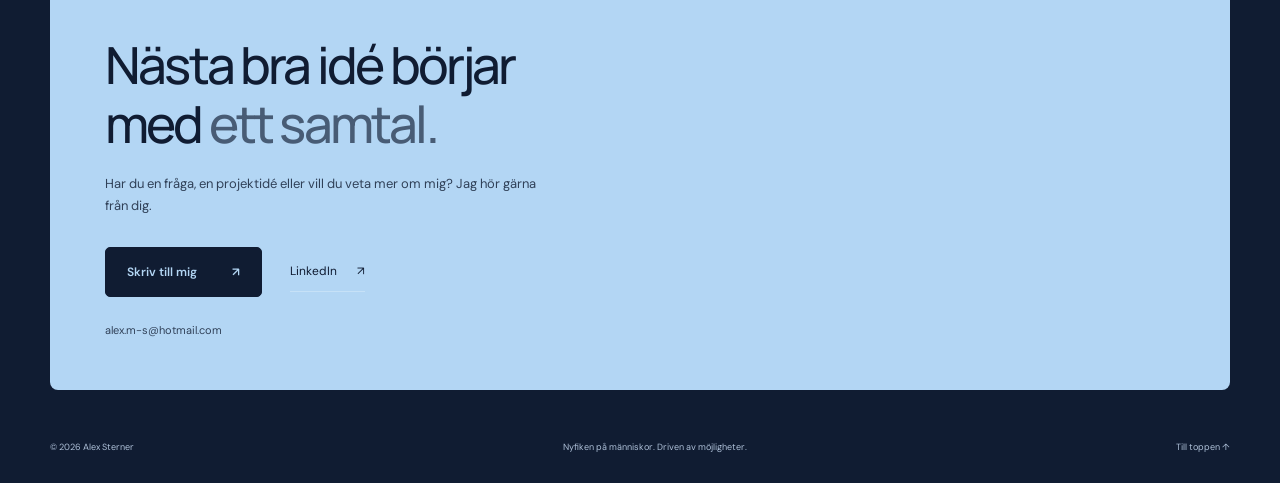
==== commit d6c93607: "Use digital network background and default to dark theme" ====
--- a/index.html
+++ b/index.html
@@ -9,8 +9,9 @@
   <link rel="preconnect" href="https://fonts.googleapis.com">
   <link rel="preconnect" href="https://fonts.gstatic.com" crossorigin>
   <link href="https://fonts.googleapis.com/css2?family=DM+Sans:wght@400;500;600;700&family=Manrope:wght@400;500;600;700;800&display=swap" rel="stylesheet">
-  <link rel="stylesheet" href="style.css?v=18">
-  <script defer src="script.js?v=7"></script>
+  <link rel="stylesheet" href="style.css?v=21">
+  <script defer src="script.js?v=8"></script>
+  <script defer src="network.js?v=1"></script>
   <!-- Google Tag Manager -->
 <script>(function(w,d,s,l,i){w[l]=w[l]||[];w[l].push({'gtm.start':
 new Date().getTime(),event:'gtm.js'});var f=d.getElementsByTagName(s)[0],
@@ -19,16 +20,16 @@
 })(window,document,'script','dataLayer','GTM-WJDVMCP2');</script>
 <!-- End Google Tag Manager -->
   <link rel="icon" href="favicon.svg" type="image/svg+xml">
-  <meta name="theme-color" content="#f2f8fd">
+  <meta name="theme-color" content="#101c32">
   <meta property="og:title" content="Alex Sterner — Digital marknadsföring med människan i fokus">
   <meta property="og:description" content="Digital Marketing Specialist-student på IHM i Göteborg. AI, tech, SEO och digital marknadsföring.">
   <meta property="og:type" content="website">
   <meta property="og:image" content="https://alex-sterner.vercel.app/img/linkedin-portratt.png">
 </head>
-<body id="topp">
+<body id="topp" class="morkt">
 <a class="skip-link" href="#innehall">Hoppa till innehåll</a>
 <noscript><iframe src="https://www.googletagmanager.com/ns.html?id=GTM-WJDVMCP2" height="0" width="0" style="display:none;visibility:hidden"></iframe></noscript>
-<header class="sidhuvud"><a class="wordmark" href="#topp" aria-label="Alex Sterner, till sidans början"><span class="monogram" aria-hidden="true">as.</span><span>Alex Sterner<span class="brand-role">Digital marknadsföring</span></span></a><nav aria-label="Huvudmeny"><a href="#om">Om mig</a><a href="#tjanster">Kompetenser</a><a href="#projekt">Projekt</a><a class="nav-contact" href="#kontakt">Ta kontakt <span aria-hidden="true">↗</span></a></nav><button id="tema" type="button" aria-label="Byt färgtema">Mörkt läge</button></header>
+<header class="sidhuvud"><a class="wordmark" href="#topp" aria-label="Alex Sterner, till sidans början"><span class="monogram" aria-hidden="true">as.</span><span>Alex Sterner<span class="brand-role">Digital marknadsföring</span></span></a><nav aria-label="Huvudmeny"><a href="#om">Om mig</a><a href="#tjanster">Kompetenser</a><a href="#projekt">Projekt</a><a class="nav-contact" href="#kontakt">Ta kontakt <span aria-hidden="true">↗</span></a></nav><button id="tema" type="button" aria-label="Byt till ljust läge" aria-pressed="true">Ljust läge</button></header>
 <main id="innehall">
 <section class="intro" aria-labelledby="hero-title"><div class="hero-copy"><p class="eyebrow"><span class="status-dot" aria-hidden="true"></span> Digital Marketing Specialist · IHM Göteborg</p><h1 id="hero-title">Digital närvaro.<br><span>Mänskligt fokus.</span></h1><p class="hero-lead">Hej, jag är Alex. Jag studerar digital marknadsföring och gillar AI, tech och SEO. Jag vill hjälpa företag att nå rätt människor med kreativa idéer, relevant innehåll och smarta digitala verktyg.</p><div class="hero-links"><a class="knapp" href="#projekt">Se mina projekt <span aria-hidden="true">↗</span></a><a class="text-link" href="#kontakt">Låt oss prata <span aria-hidden="true">↗</span></a></div><div class="hero-note"><span class="note-line" aria-hidden="true"></span><p>Med erfarenhet av kundmöten.<br>Och nyfikenhet på nästa digitala steg.</p></div></div><figure class="hero-portrait"><div class="portrait-frame"><img src="img/linkedin-portratt-transparent.png" alt="Porträtt av Alex Sterner" width="1254" height="1254" fetchpriority="high"><span class="portrait-label">Nyfikenhet. Analys. Omtanke.</span></div><figcaption><span>Alex Sterner</span><span>Göteborg, Sverige <span aria-hidden="true">↗</span></span></figcaption></figure></section>
 <div class="discipline-strip"><span class="strip-label">Mina fokusområden</span><span>AI & tech</span><span>Digital marknadsföring</span><span>SEO & innehåll</span></div>
--- a/style.css
+++ b/style.css
@@ -70,3 +70,7 @@
 @keyframes visible-wave{from{transform:translate3d(-5%,-55px,0) rotate(-7deg)}to{transform:translate3d(5%,55px,0) rotate(7deg)}}
 @media(max-width:600px){.ambient-light::after{left:-40%;width:180%;height:70%;top:55%}}
 @media(prefers-reduced-motion:reduce){.ambient-light::before,.ambient-light::after{animation:none;will-change:auto}}
+
+/* The selected digital network replaces earlier light-wave effects. */
+.ambient-light::before,.ambient-light::after{display:none}
+.network-canvas{display:block;position:absolute;inset:0;width:100%;height:100%;pointer-events:none}
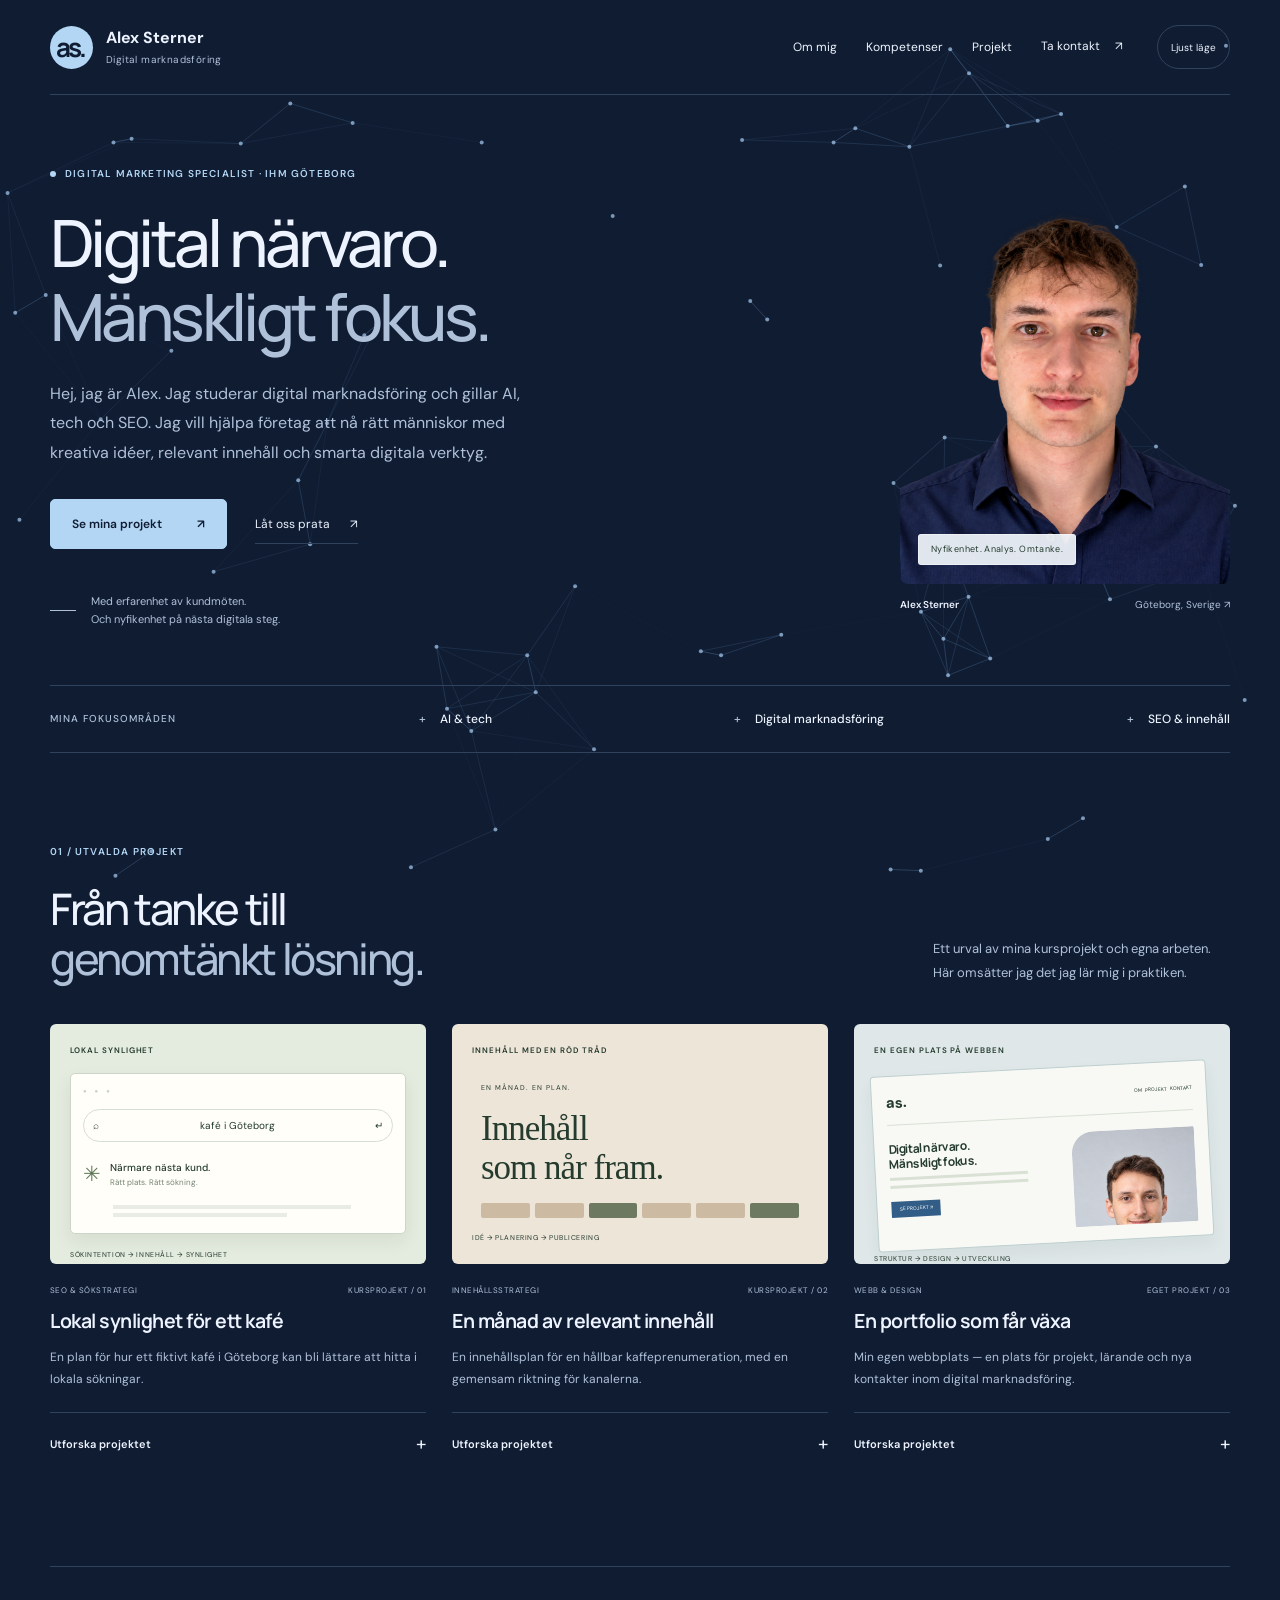
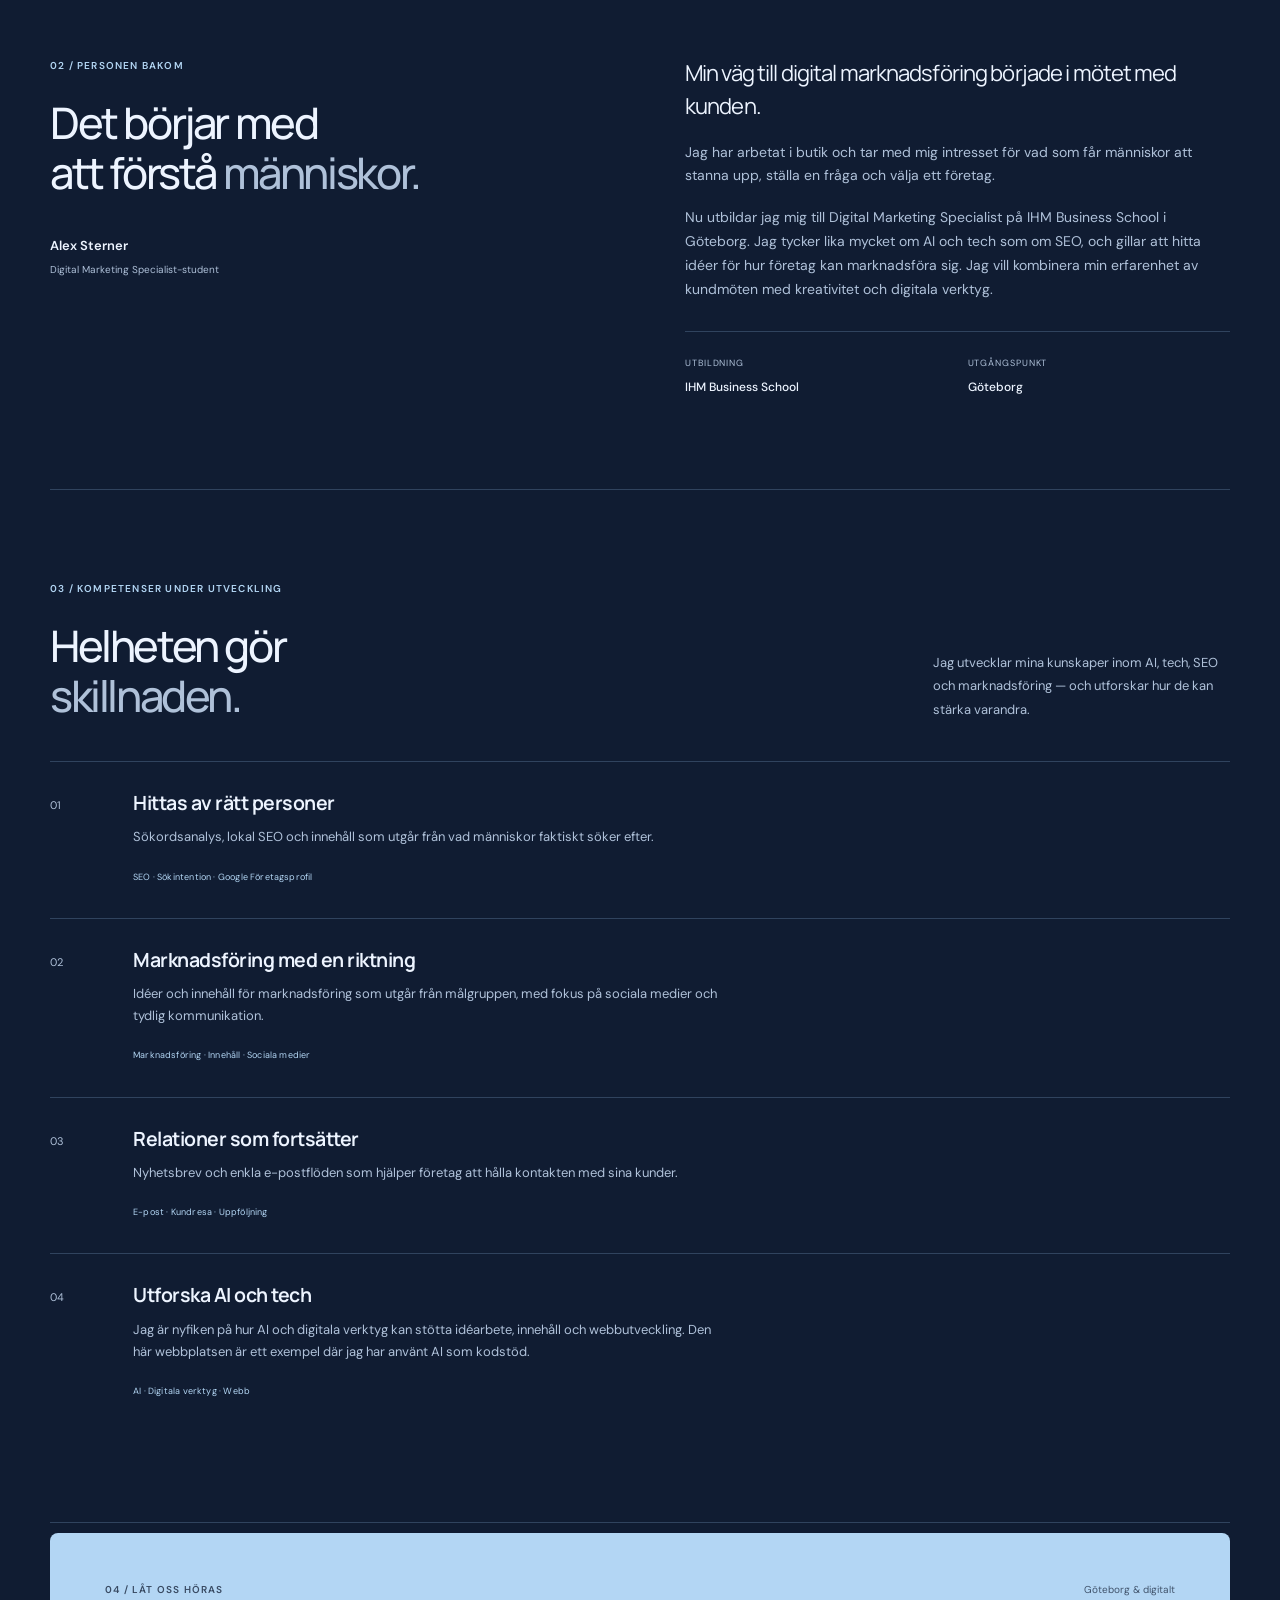
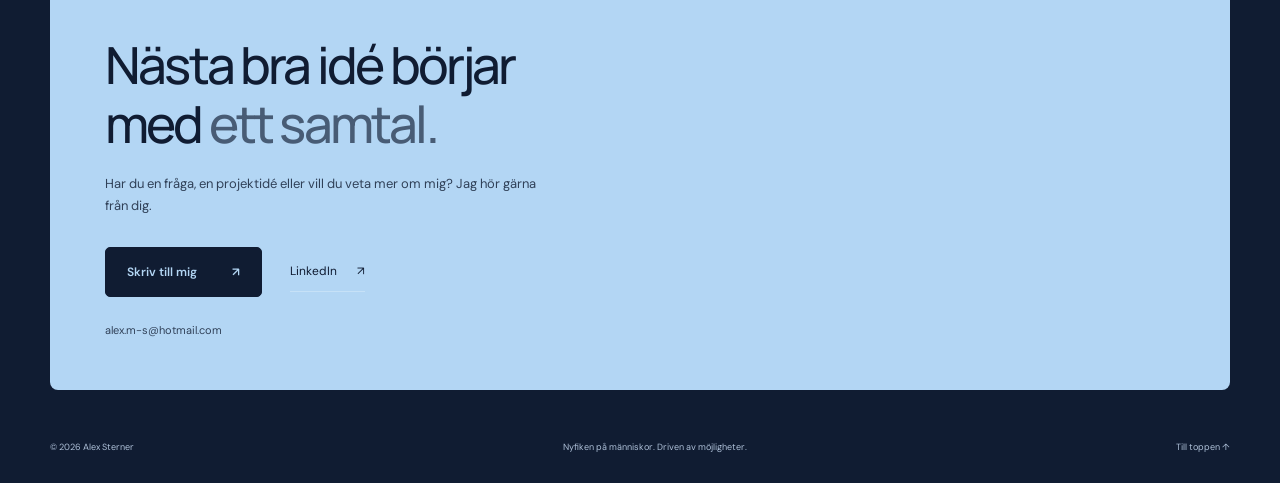
==== commit d8bd91d7: "Keep network background aligned and stable during zoom and viewport changes" ====
--- a/index.html
+++ b/index.html
@@ -11,7 +11,7 @@
   <link href="https://fonts.googleapis.com/css2?family=DM+Sans:wght@400;500;600;700&family=Manrope:wght@400;500;600;700;800&display=swap" rel="stylesheet">
   <link rel="stylesheet" href="style.css?v=21">
   <script defer src="script.js?v=8"></script>
-  <script defer src="network.js?v=1"></script>
+  <script defer src="network.js?v=2"></script>
   <!-- Google Tag Manager -->
 <script>(function(w,d,s,l,i){w[l]=w[l]||[];w[l].push({'gtm.start':
 new Date().getTime(),event:'gtm.js'});var f=d.getElementsByTagName(s)[0],
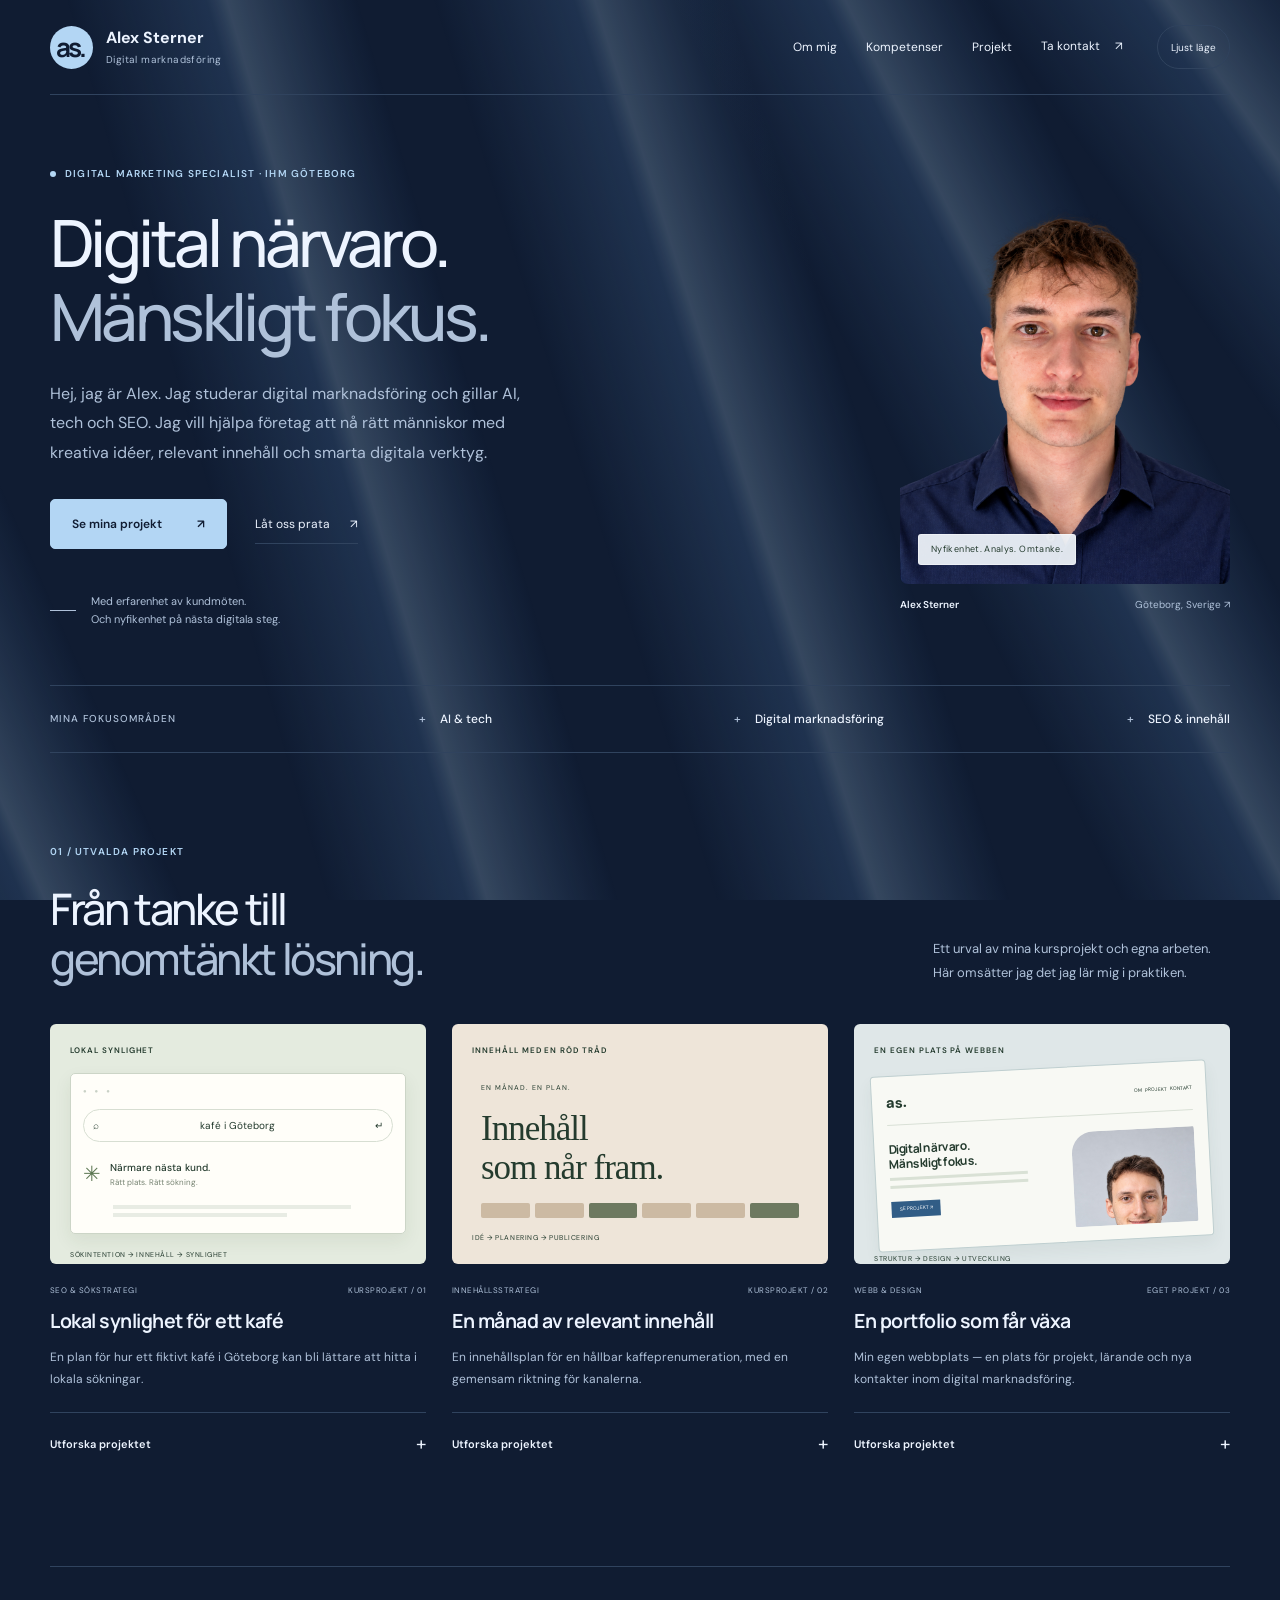
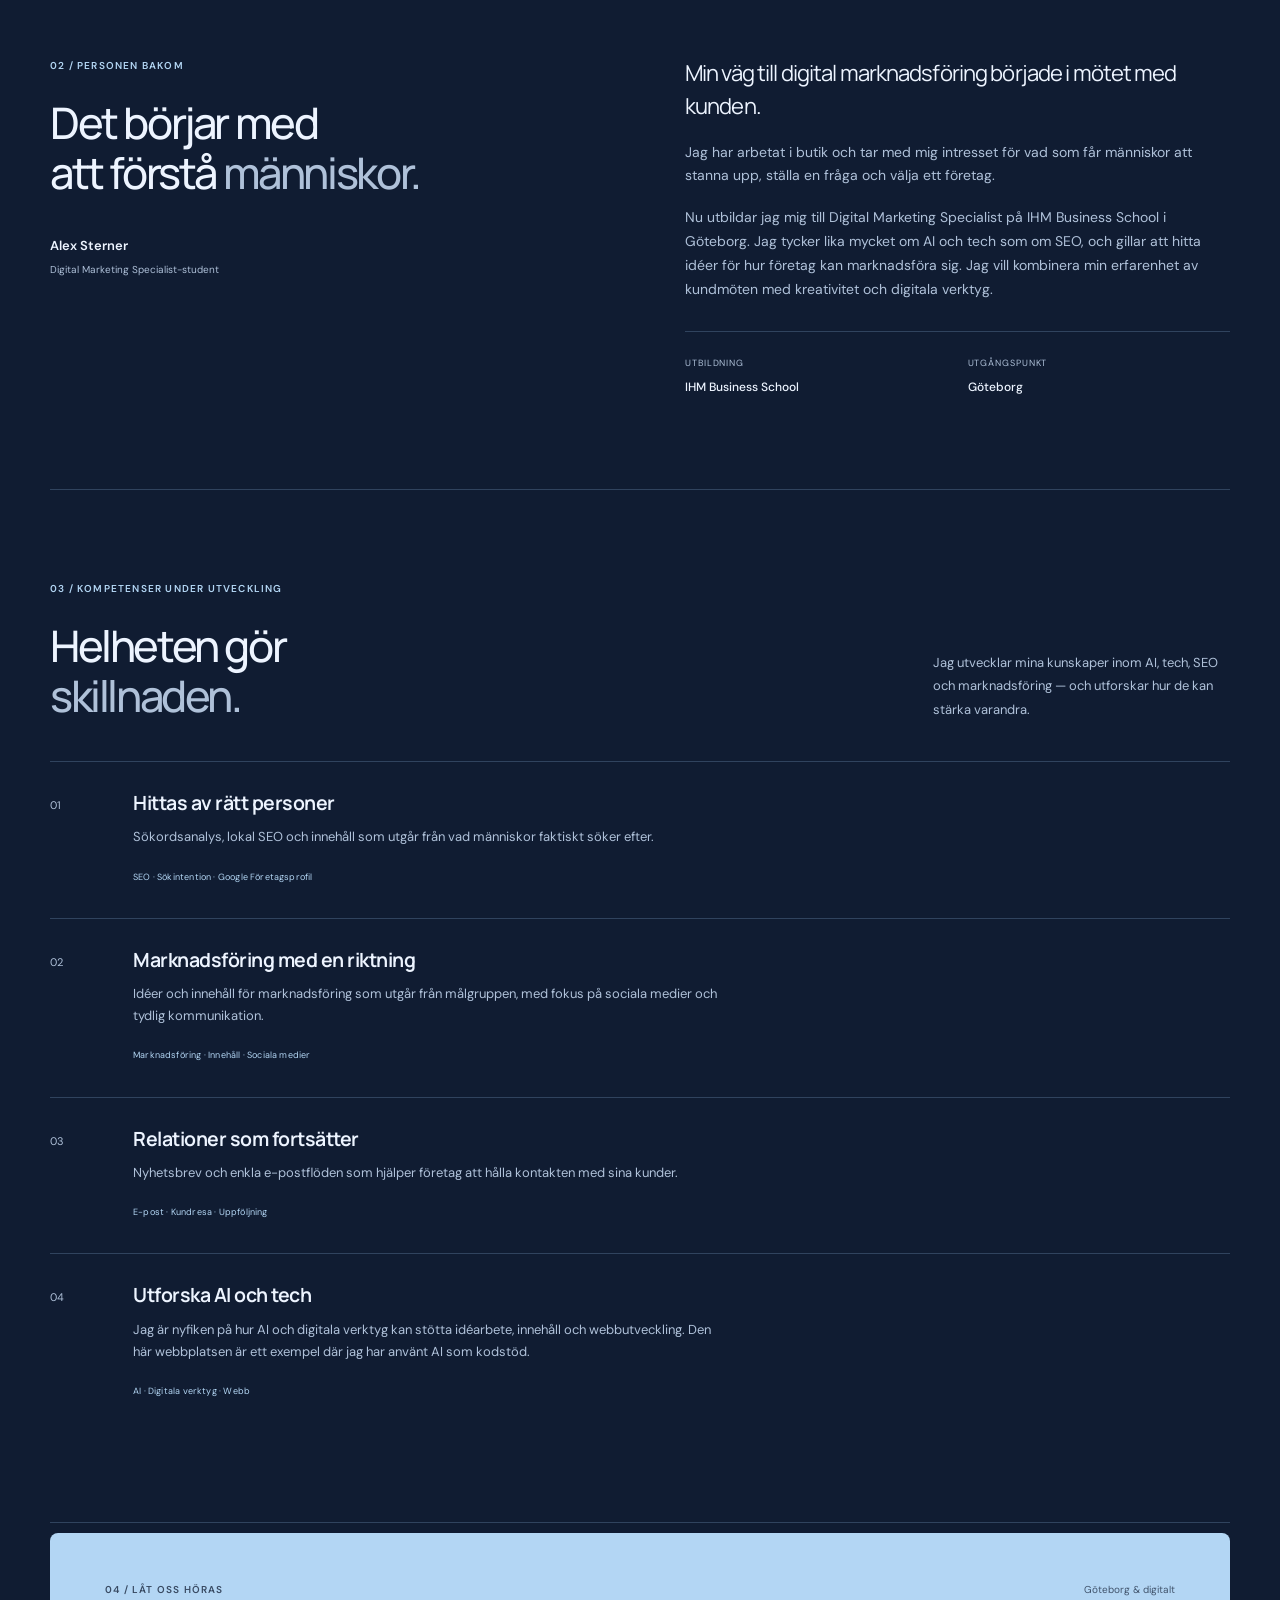
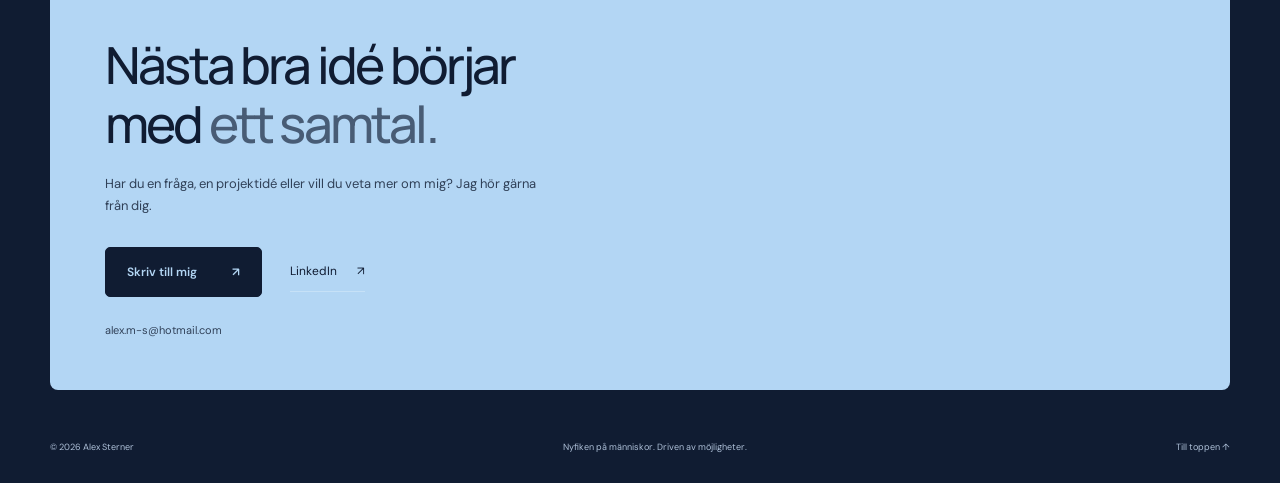
==== commit 7b894251: "Publish selected animated blue light rays background" ====
--- a/index.html
+++ b/index.html
@@ -11,7 +11,7 @@
   <link href="https://fonts.googleapis.com/css2?family=DM+Sans:wght@400;500;600;700&family=Manrope:wght@400;500;600;700;800&display=swap" rel="stylesheet">
   <link rel="stylesheet" href="style.css?v=21">
   <script defer src="script.js?v=8"></script>
-  <script defer src="network.js?v=2"></script>
+  <script defer src="light-rays.js?v=1"></script>
   <!-- Google Tag Manager -->
 <script>(function(w,d,s,l,i){w[l]=w[l]||[];w[l].push({'gtm.start':
 new Date().getTime(),event:'gtm.js'});var f=d.getElementsByTagName(s)[0],
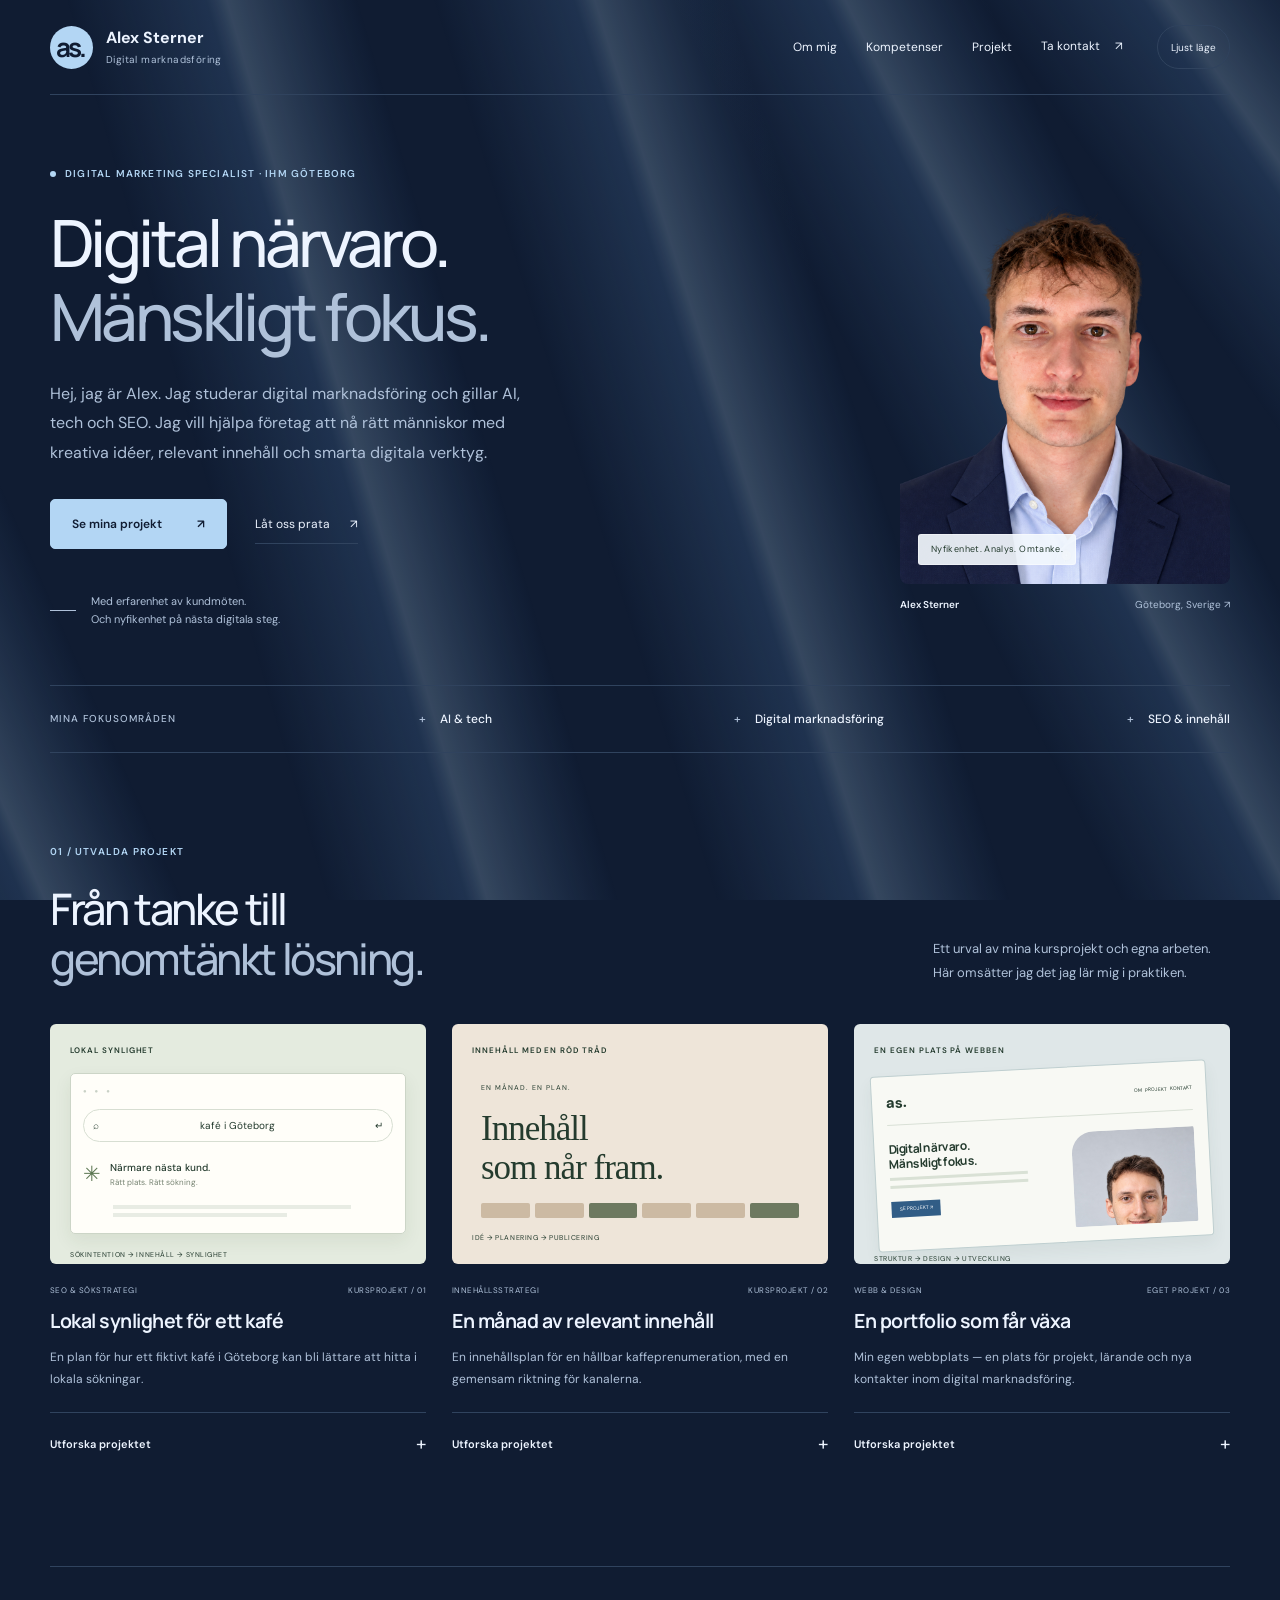
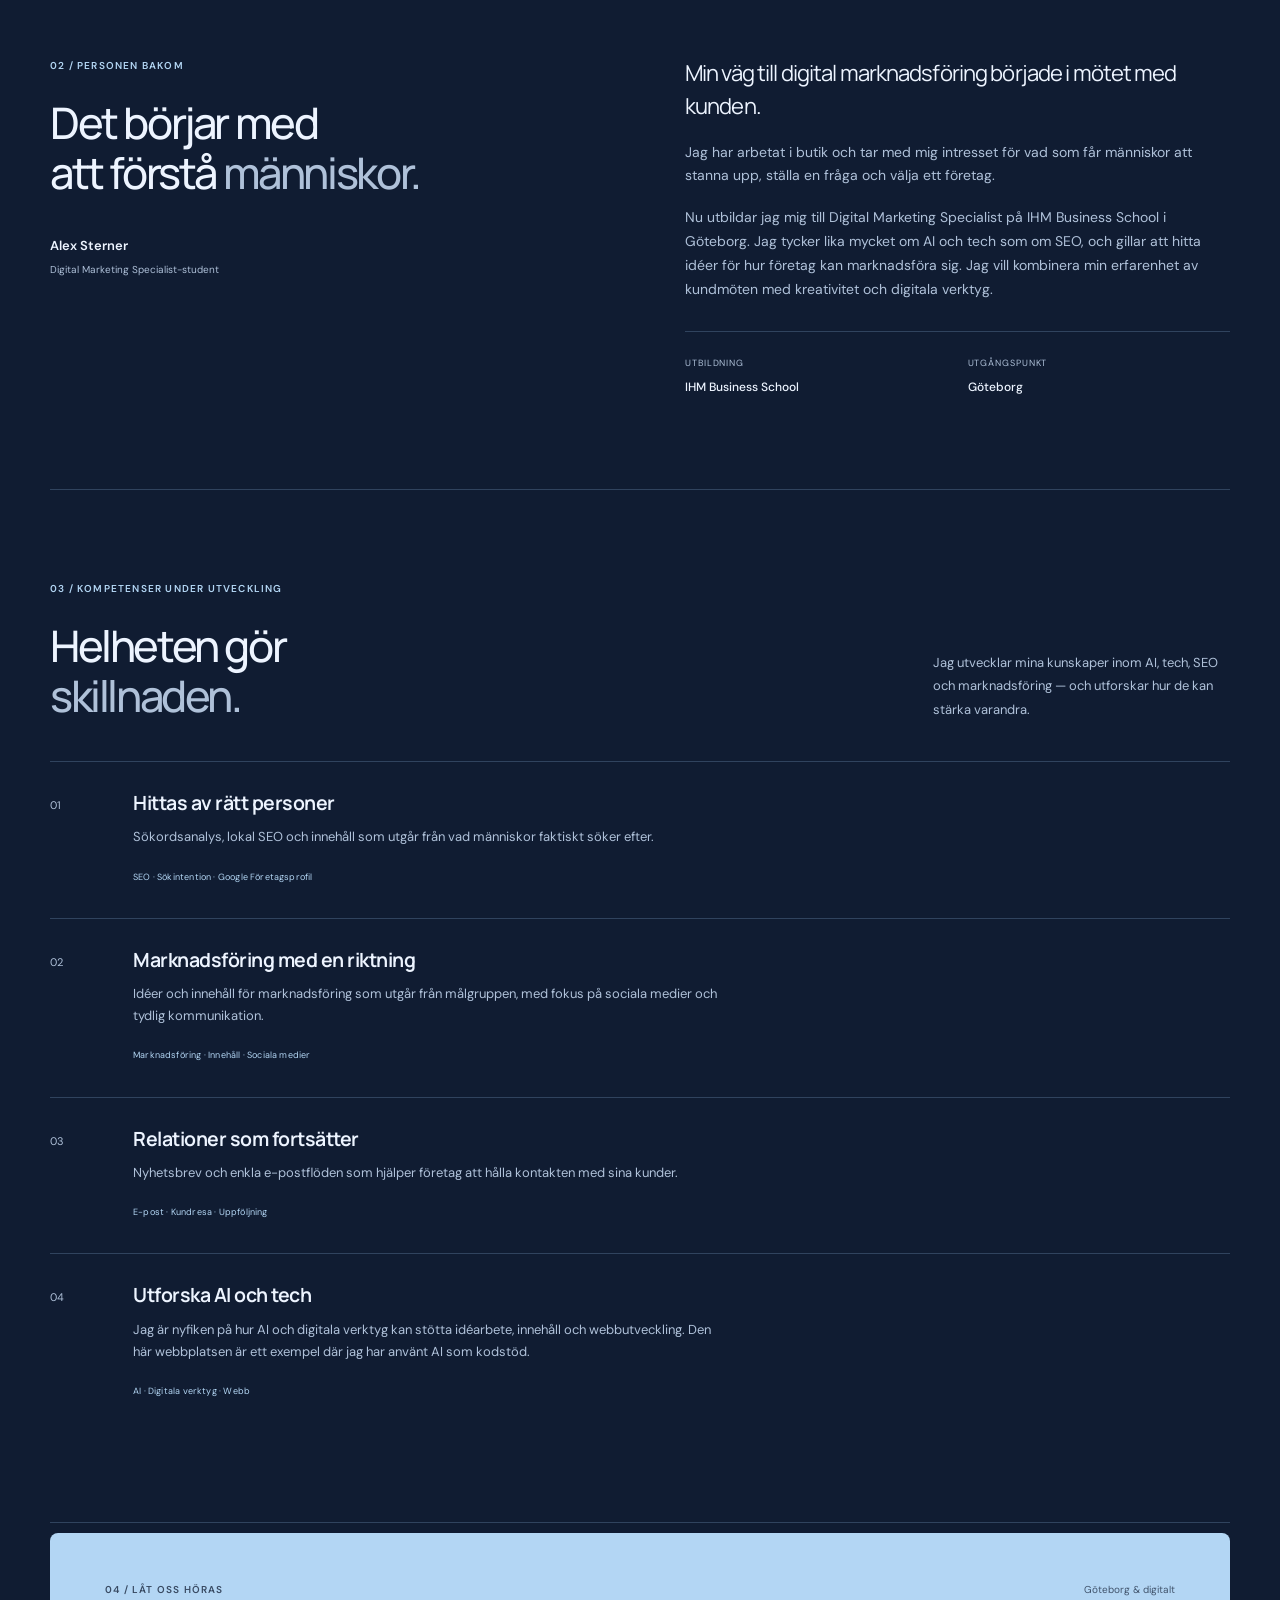
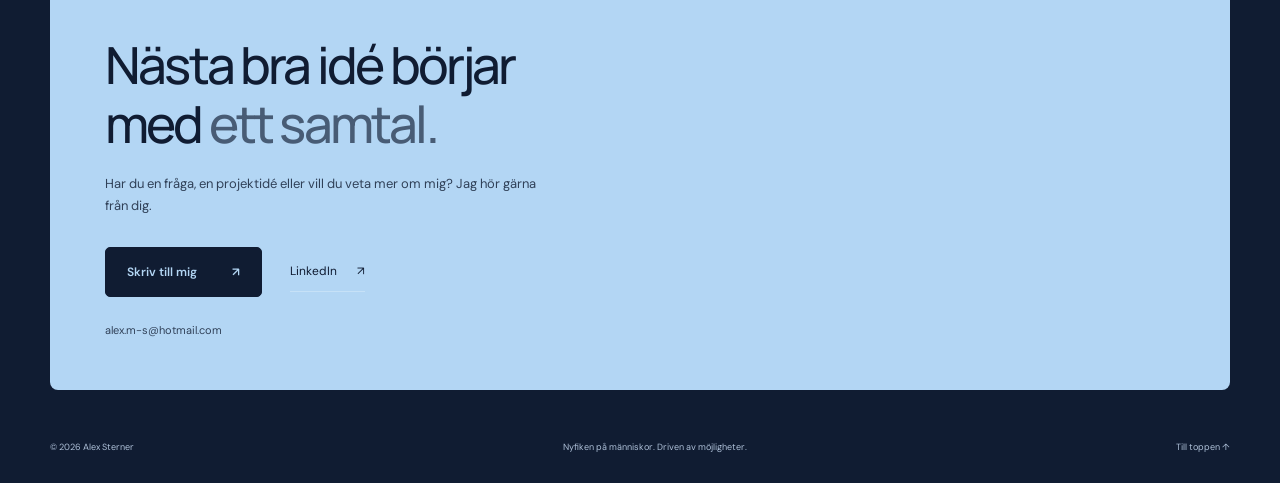
==== commit 472b7350: "Update portfolio portrait with navy blazer and light blue shirt" ====
--- a/index.html
+++ b/index.html
@@ -24,14 +24,14 @@
   <meta property="og:title" content="Alex Sterner — Digital marknadsföring med människan i fokus">
   <meta property="og:description" content="Digital Marketing Specialist-student på IHM i Göteborg. AI, tech, SEO och digital marknadsföring.">
   <meta property="og:type" content="website">
-  <meta property="og:image" content="https://alex-sterner.vercel.app/img/linkedin-portratt.png">
+  <meta property="og:image" content="https://alex-sterner.vercel.app/img/alex-kavaj-transparent.png">
 </head>
 <body id="topp" class="morkt">
 <a class="skip-link" href="#innehall">Hoppa till innehåll</a>
 <noscript><iframe src="https://www.googletagmanager.com/ns.html?id=GTM-WJDVMCP2" height="0" width="0" style="display:none;visibility:hidden"></iframe></noscript>
 <header class="sidhuvud"><a class="wordmark" href="#topp" aria-label="Alex Sterner, till sidans början"><span class="monogram" aria-hidden="true">as.</span><span>Alex Sterner<span class="brand-role">Digital marknadsföring</span></span></a><nav aria-label="Huvudmeny"><a href="#om">Om mig</a><a href="#tjanster">Kompetenser</a><a href="#projekt">Projekt</a><a class="nav-contact" href="#kontakt">Ta kontakt <span aria-hidden="true">↗</span></a></nav><button id="tema" type="button" aria-label="Byt till ljust läge" aria-pressed="true">Ljust läge</button></header>
 <main id="innehall">
-<section class="intro" aria-labelledby="hero-title"><div class="hero-copy"><p class="eyebrow"><span class="status-dot" aria-hidden="true"></span> Digital Marketing Specialist · IHM Göteborg</p><h1 id="hero-title">Digital närvaro.<br><span>Mänskligt fokus.</span></h1><p class="hero-lead">Hej, jag är Alex. Jag studerar digital marknadsföring och gillar AI, tech och SEO. Jag vill hjälpa företag att nå rätt människor med kreativa idéer, relevant innehåll och smarta digitala verktyg.</p><div class="hero-links"><a class="knapp" href="#projekt">Se mina projekt <span aria-hidden="true">↗</span></a><a class="text-link" href="#kontakt">Låt oss prata <span aria-hidden="true">↗</span></a></div><div class="hero-note"><span class="note-line" aria-hidden="true"></span><p>Med erfarenhet av kundmöten.<br>Och nyfikenhet på nästa digitala steg.</p></div></div><figure class="hero-portrait"><div class="portrait-frame"><img src="img/linkedin-portratt-transparent.png" alt="Porträtt av Alex Sterner" width="1254" height="1254" fetchpriority="high"><span class="portrait-label">Nyfikenhet. Analys. Omtanke.</span></div><figcaption><span>Alex Sterner</span><span>Göteborg, Sverige <span aria-hidden="true">↗</span></span></figcaption></figure></section>
+<section class="intro" aria-labelledby="hero-title"><div class="hero-copy"><p class="eyebrow"><span class="status-dot" aria-hidden="true"></span> Digital Marketing Specialist · IHM Göteborg</p><h1 id="hero-title">Digital närvaro.<br><span>Mänskligt fokus.</span></h1><p class="hero-lead">Hej, jag är Alex. Jag studerar digital marknadsföring och gillar AI, tech och SEO. Jag vill hjälpa företag att nå rätt människor med kreativa idéer, relevant innehåll och smarta digitala verktyg.</p><div class="hero-links"><a class="knapp" href="#projekt">Se mina projekt <span aria-hidden="true">↗</span></a><a class="text-link" href="#kontakt">Låt oss prata <span aria-hidden="true">↗</span></a></div><div class="hero-note"><span class="note-line" aria-hidden="true"></span><p>Med erfarenhet av kundmöten.<br>Och nyfikenhet på nästa digitala steg.</p></div></div><figure class="hero-portrait"><div class="portrait-frame"><img src="img/alex-kavaj-transparent.png" alt="Porträtt av Alex Sterner" width="1254" height="1254" fetchpriority="high"><span class="portrait-label">Nyfikenhet. Analys. Omtanke.</span></div><figcaption><span>Alex Sterner</span><span>Göteborg, Sverige <span aria-hidden="true">↗</span></span></figcaption></figure></section>
 <div class="discipline-strip"><span class="strip-label">Mina fokusområden</span><span>AI & tech</span><span>Digital marknadsföring</span><span>SEO & innehåll</span></div>
 <section id="projekt" aria-labelledby="projekt-title"><div class="section-heading"><div><p class="eyebrow">01 / Utvalda projekt</p><h2 id="projekt-title">Från tanke till<br><span>genomtänkt lösning.</span></h2></div><p class="section-intro">Ett urval av mina kursprojekt och egna arbeten. Här omsätter jag det jag lär mig i praktiken.</p></div><div class="project-grid">
 <article class="project-card"><div class="project-visual search-visual" aria-hidden="true"><span class="visual-label">LOKAL SYNLIGHET</span><div class="search-window"><div class="window-dots">● ● ●</div><div class="search-field"><span>⌕</span> kafé i Göteborg <span>↵</span></div><div class="search-result"><span class="result-dot">✳</span><div><strong>Närmare nästa kund.</strong><span>Rätt plats. Rätt sökning.</span></div></div><div class="result-lines"><i></i><i></i></div></div><span class="visual-bottom">SÖKINTENTION → INNEHÅLL → SYNLIGHET</span></div><div class="project-meta"><span>SEO & sökstrategi</span><span>Kursprojekt / 01</span></div><h3>Lokal synlighet för ett kafé</h3><p>En plan för hur ett fiktivt kafé i Göteborg kan bli lättare att hitta i lokala sökningar.</p><details><summary>Utforska projektet <span aria-hidden="true">+</span></summary><div class="project-detail"><h4>Utgångspunkt</h4><p>Hur kan ett lokalt kafé möta människor som söker efter ett ställe i närheten?</p><h4>Fokus i arbetet</h4><p>Sökord, lokal sökintention och en tydlig Google-företagsprofil. Projektet är en kursuppgift för ett fiktivt företag.</p></div></details></article>
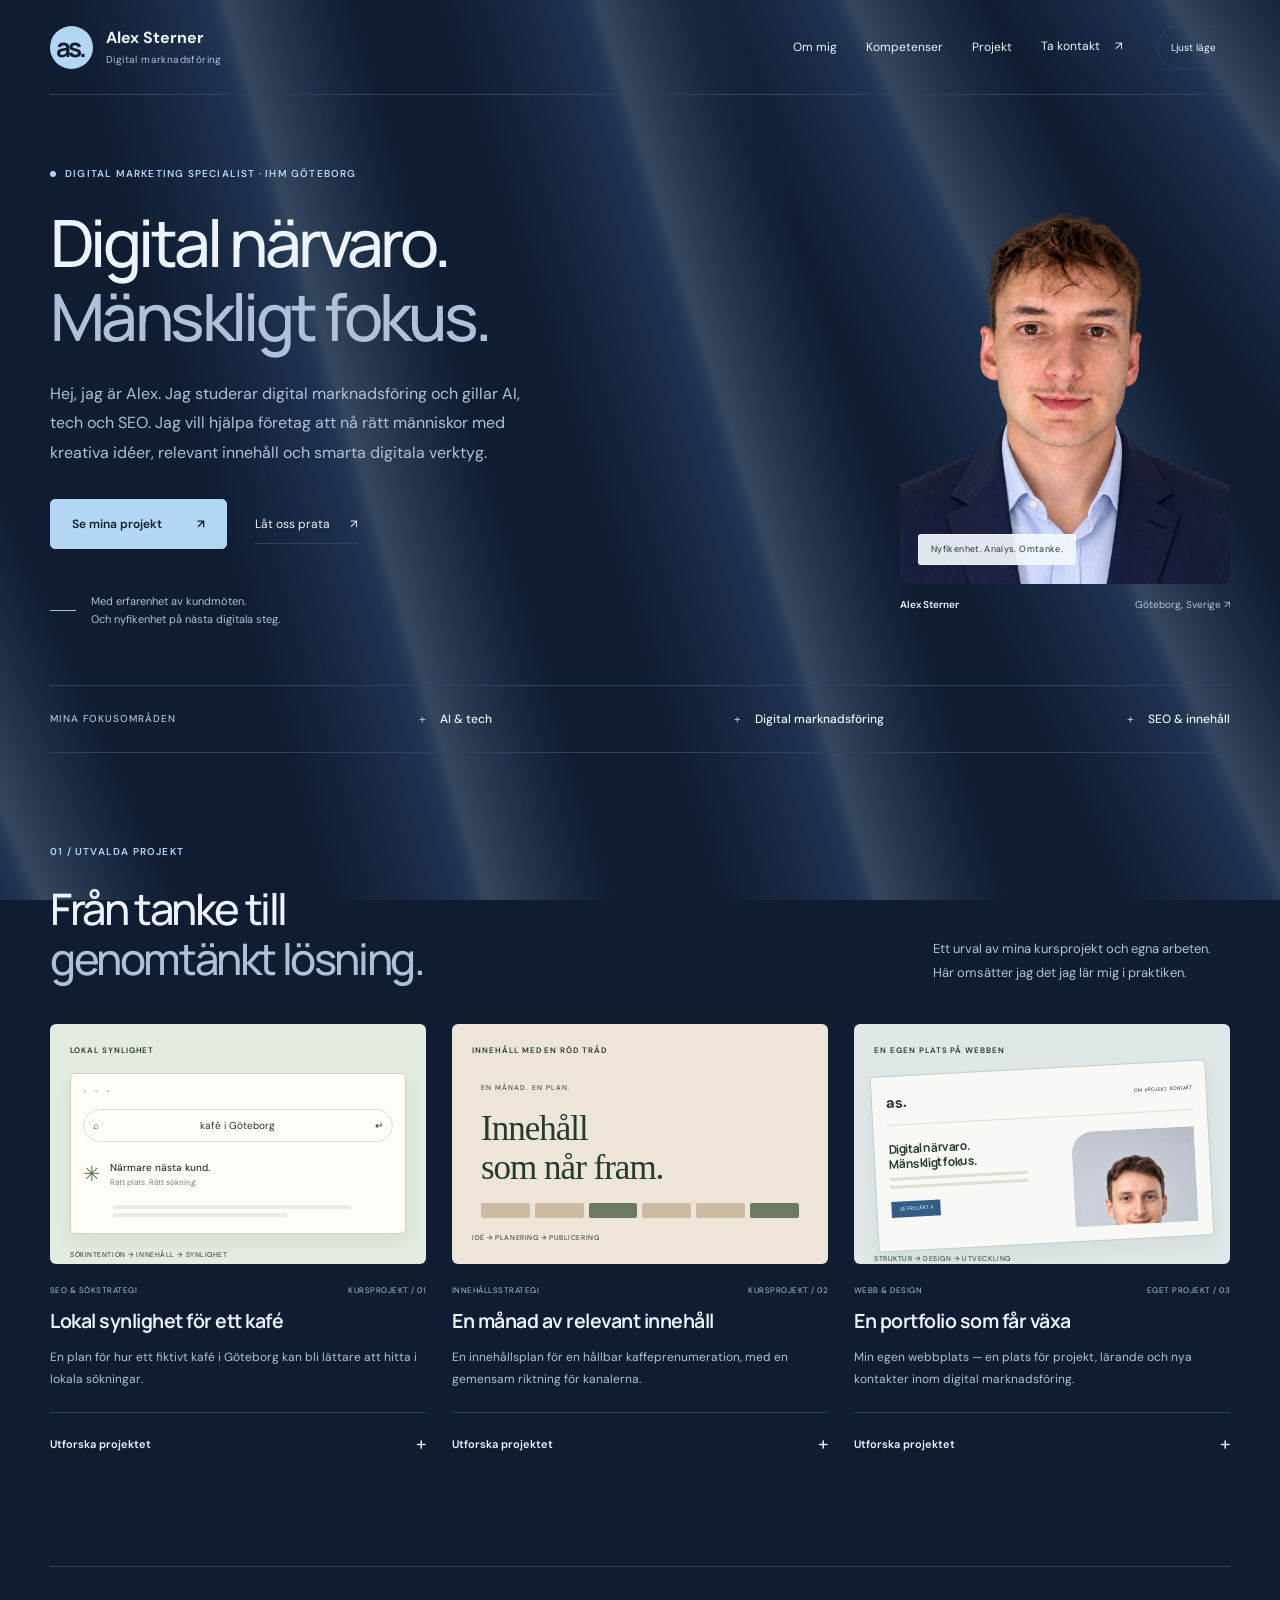
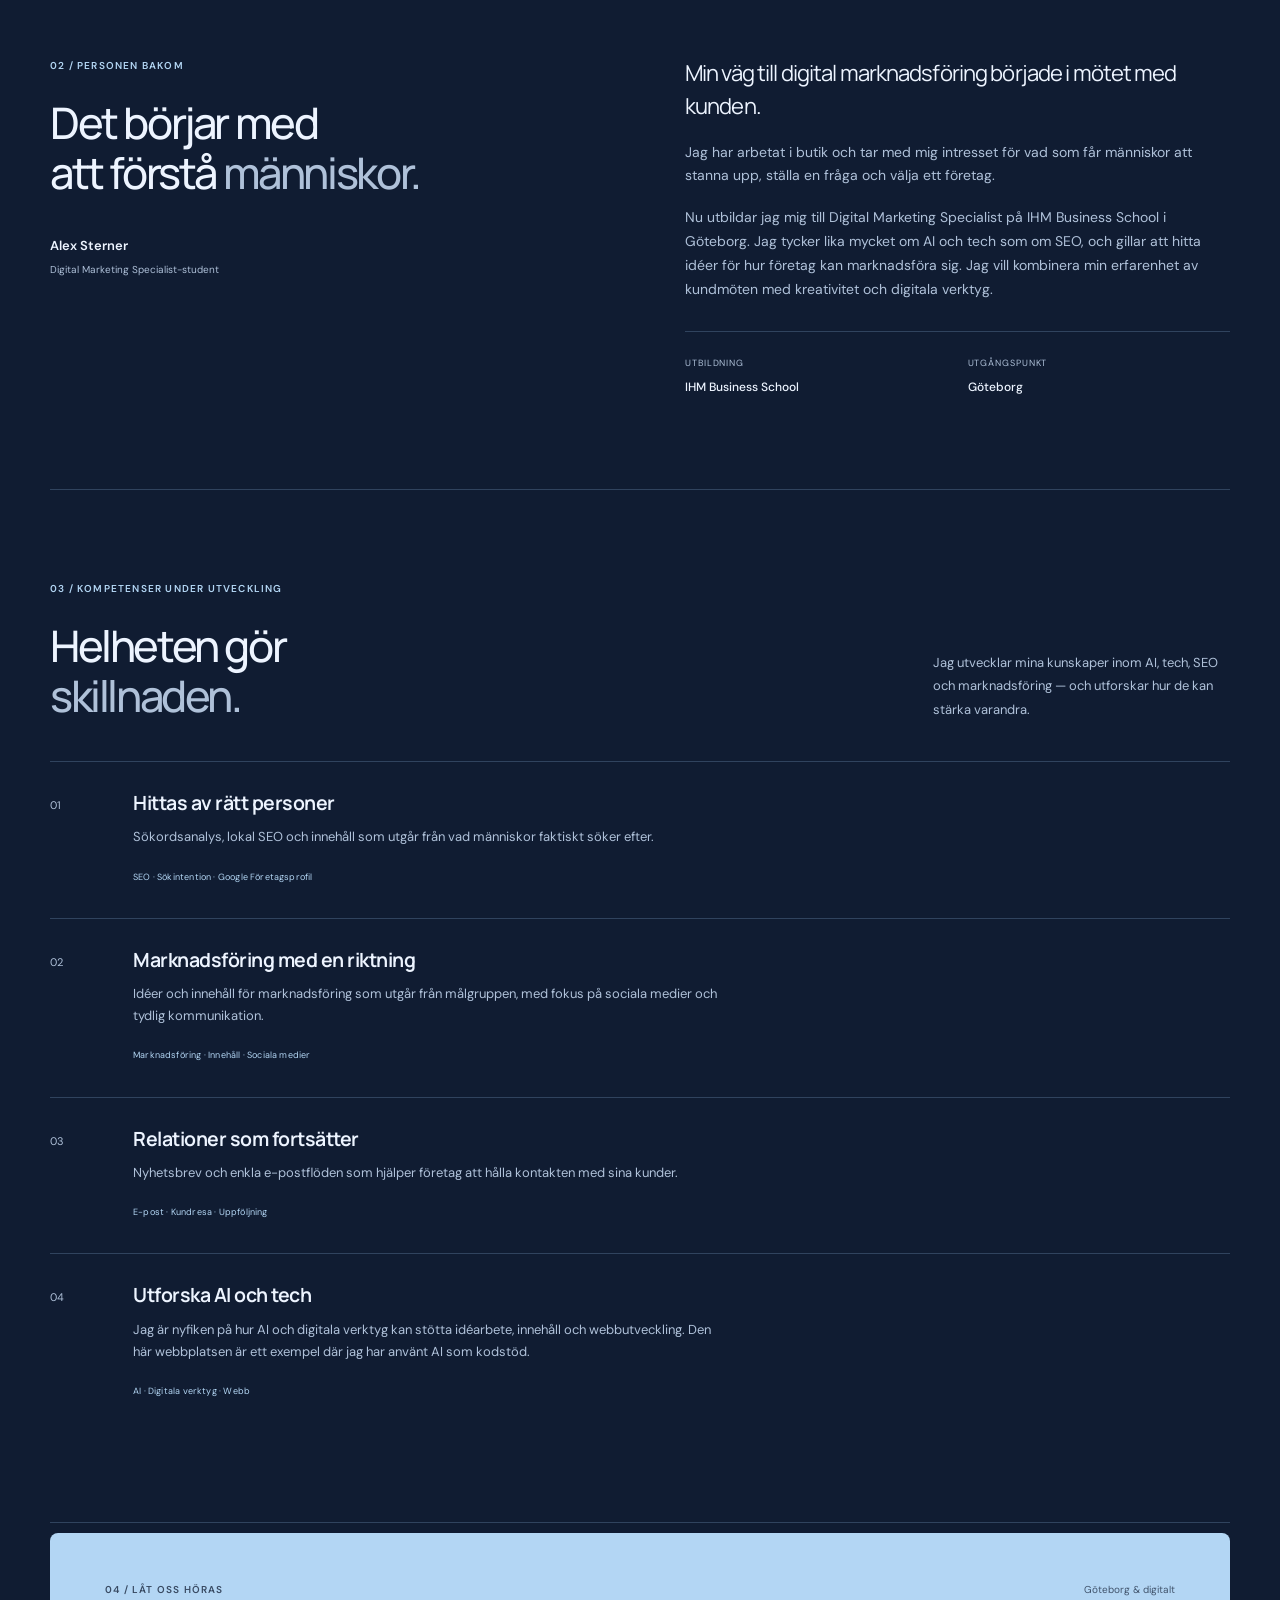
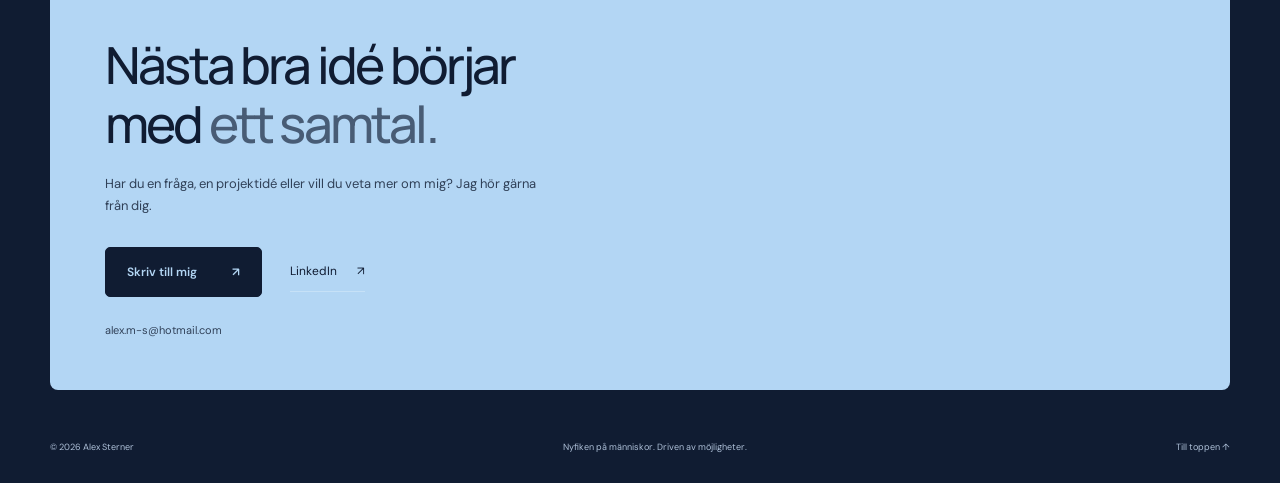
==== commit 3dabee36: "Always start page loads and reloads at the top while preserving in-page navigation" ====
--- a/index.html
+++ b/index.html
@@ -2,6 +2,26 @@
 <html lang="sv">
 <head>
   <meta charset="utf-8">
+  <script data-cookieconsent="ignore">
+    (() => {
+      if ("scrollRestoration" in history) history.scrollRestoration = "manual";
+      let navigatedOnPage = false;
+      function startAtTop() {
+        if (location.hash) history.replaceState(history.state, "", location.pathname + location.search);
+        window.scrollTo({ top: 0, left: 0, behavior: "instant" });
+      }
+      startAtTop();
+      document.addEventListener("click", (event) => {
+        if (event.target.closest("a[href^='#']")) navigatedOnPage = true;
+      });
+      window.addEventListener("load", () => {
+        if (!navigatedOnPage) startAtTop();
+      }, { once: true });
+      window.addEventListener("pageshow", (event) => {
+        if (event.persisted || !navigatedOnPage) startAtTop();
+      });
+    })();
+  </script>
   <script id="Cookiebot" src="https://consent.cookiebot.com/uc.js" data-cbid="d60df734-f335-419f-a68a-1d393180d654" data-blockingmode="auto" data-culture="SV" type="text/javascript"></script>
   <meta name="viewport" content="width=device-width, initial-scale=1">
   <title>Alex Sterner – Digital marknadsförare i Göteborg</title>
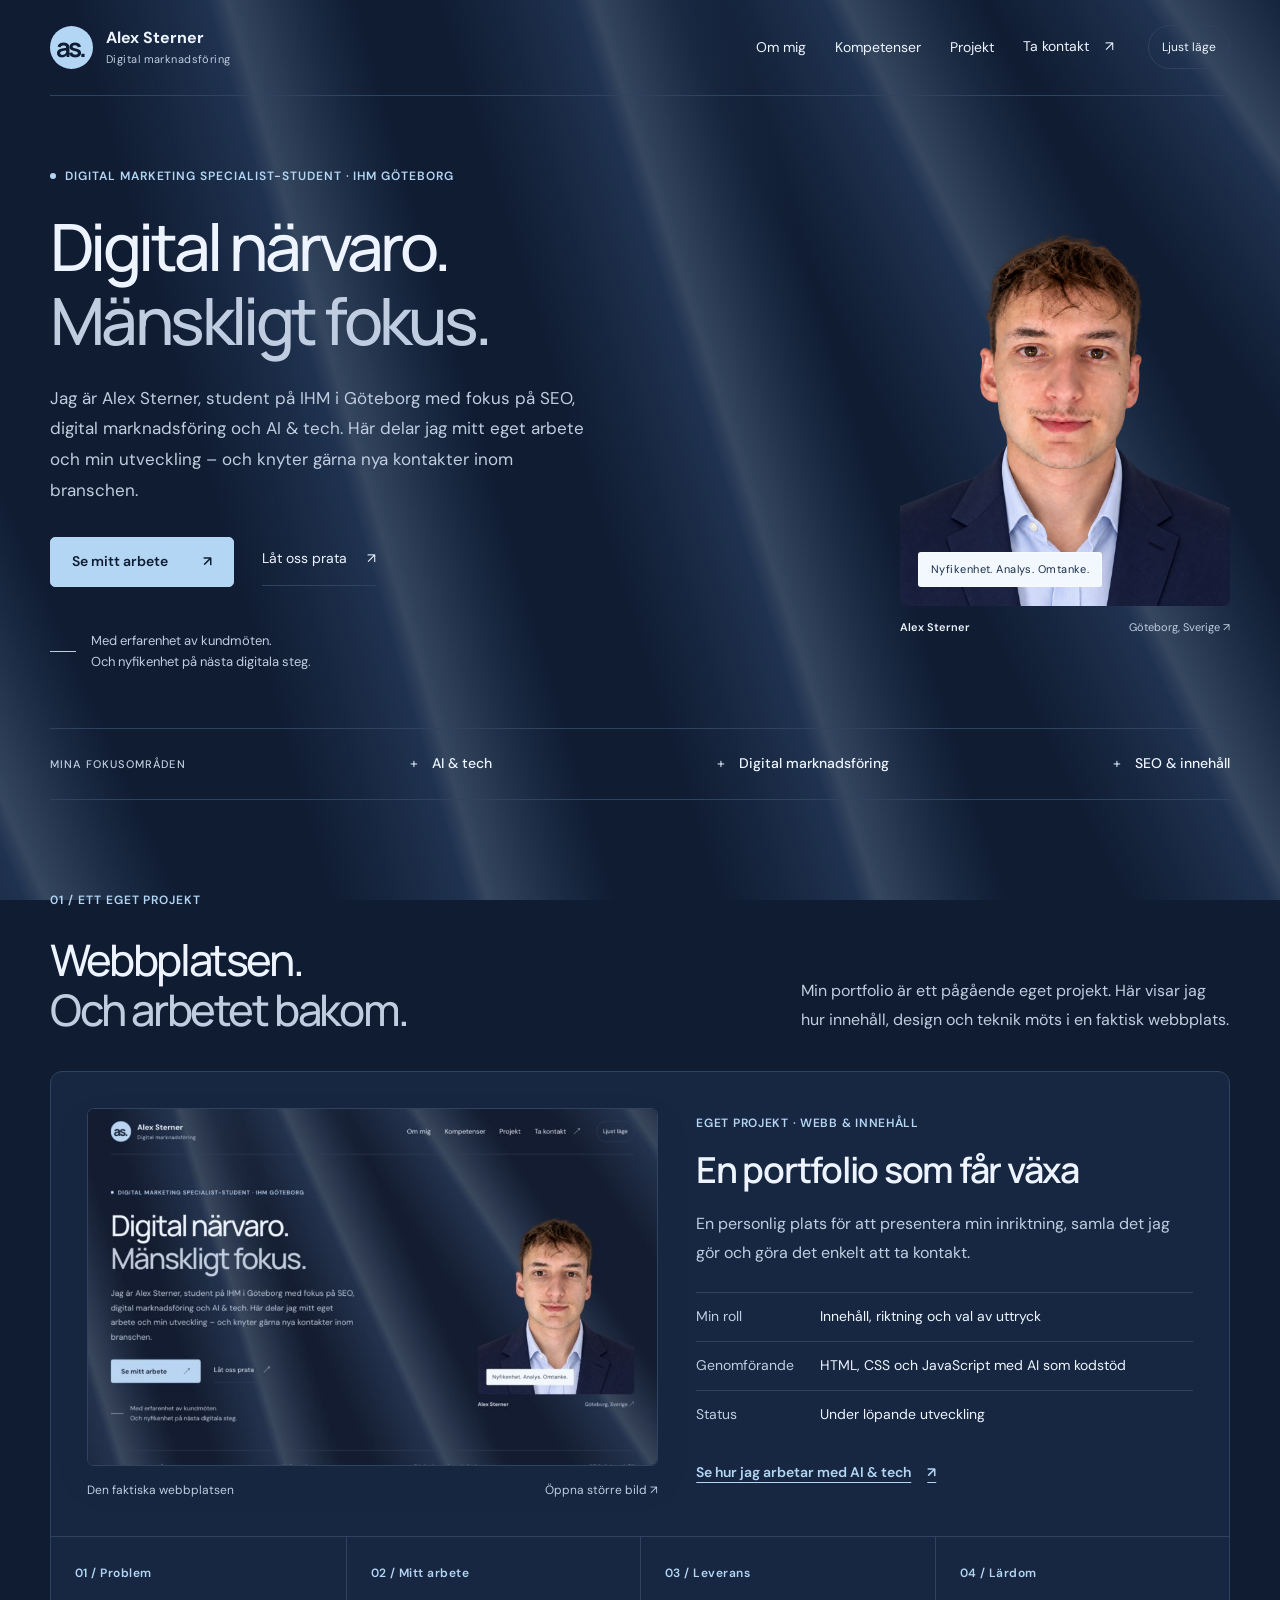
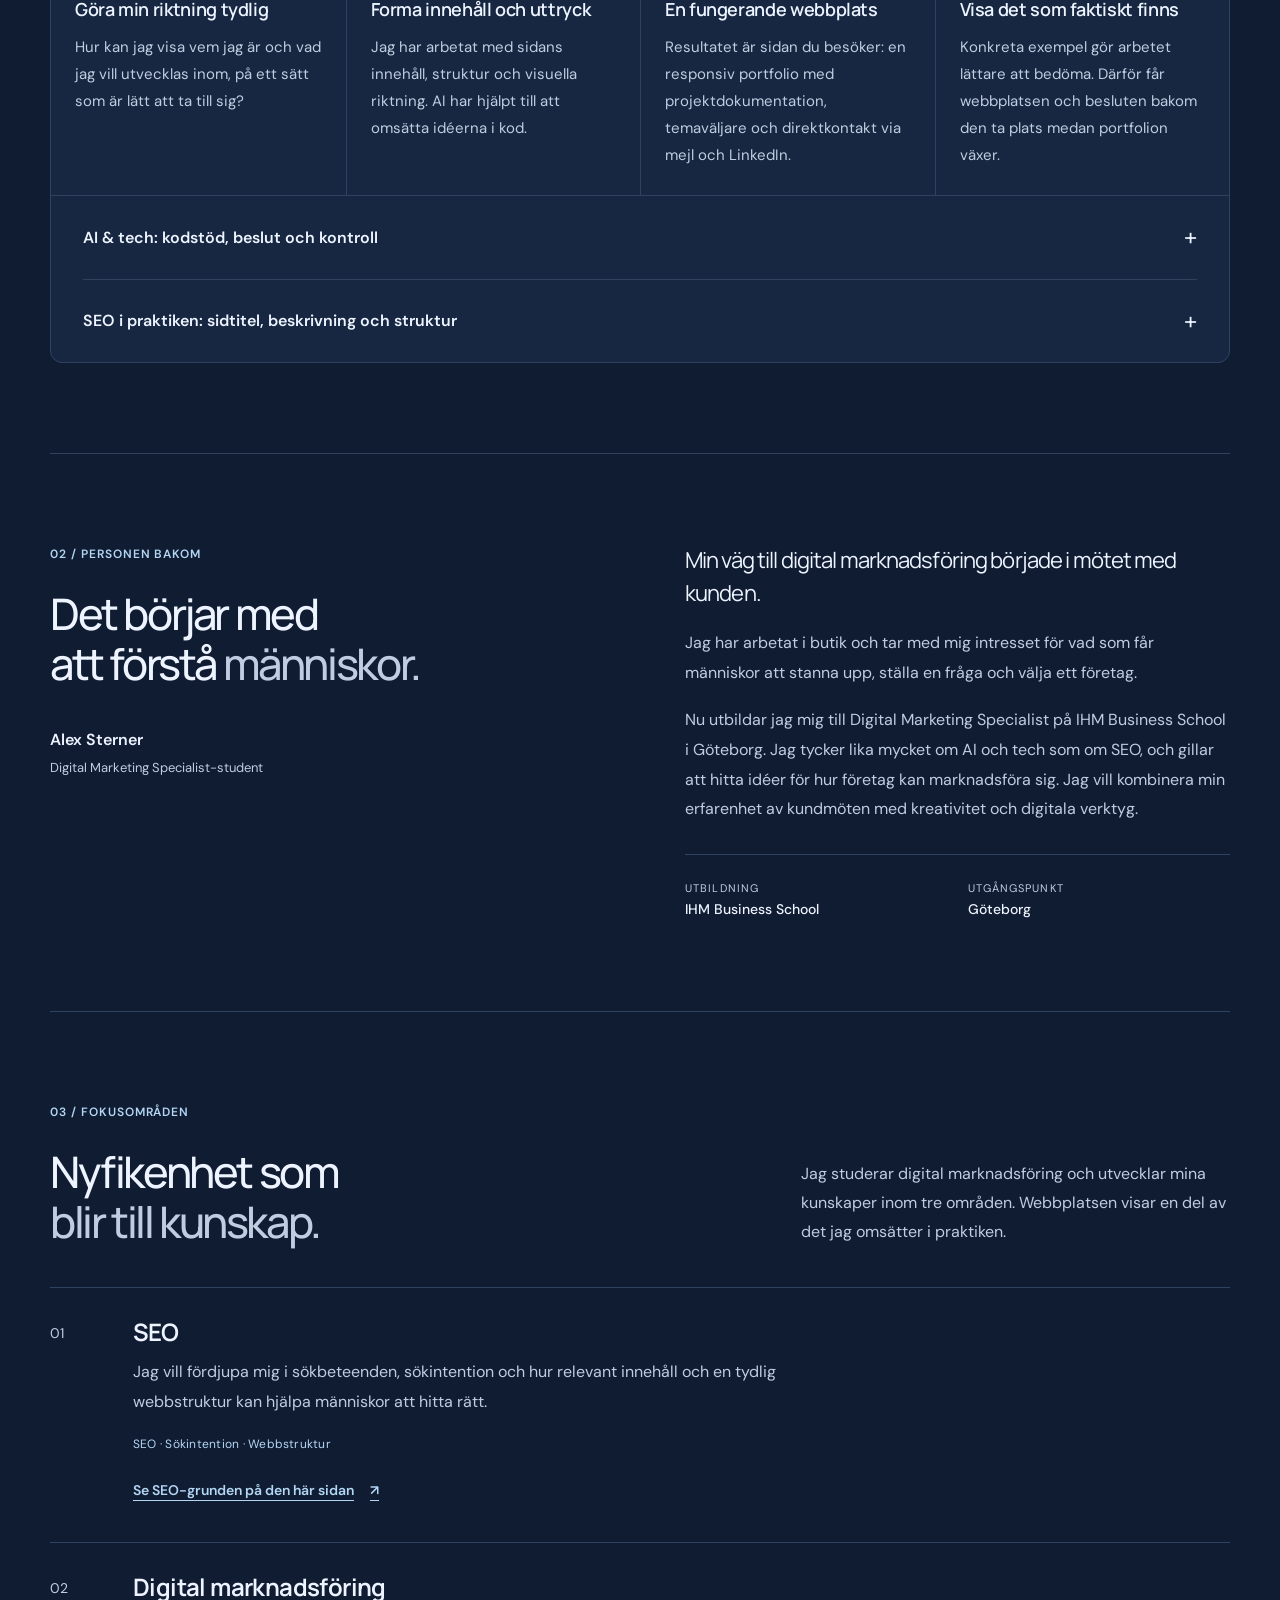
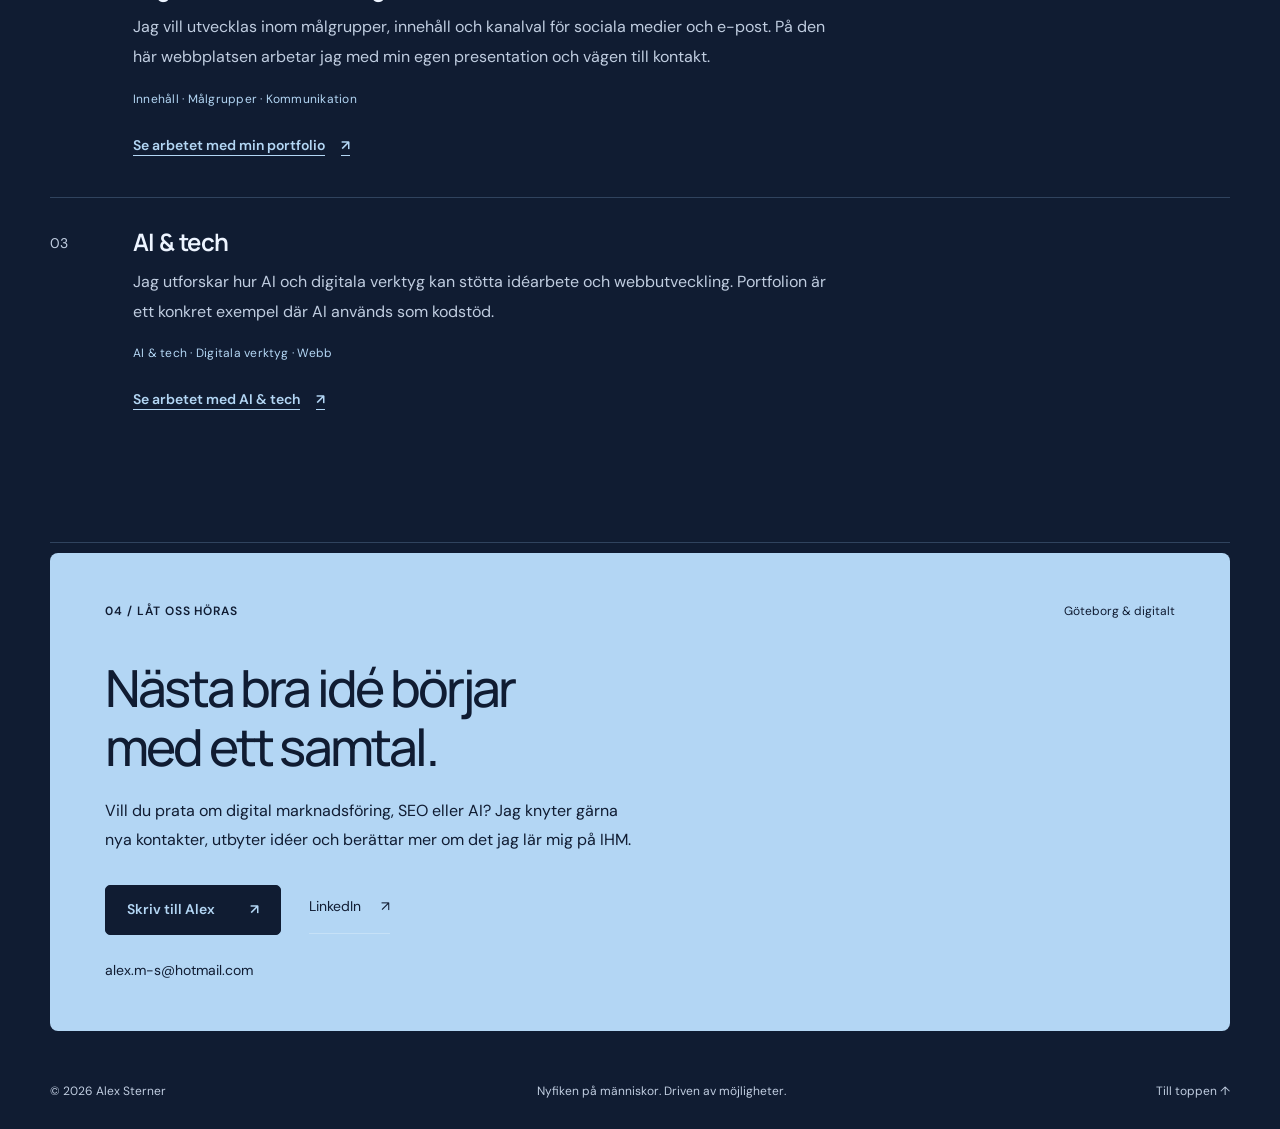
==== commit dcf38350: "Förtydliga portfolion, ta bort obekräftade kursprojekt och samla AI & tech Visa webbplatsen som eget" ====
--- a/index.html
+++ b/index.html
@@ -24,13 +24,14 @@
   </script>
   <script id="Cookiebot" src="https://consent.cookiebot.com/uc.js" data-cbid="d60df734-f335-419f-a68a-1d393180d654" data-blockingmode="auto" data-culture="SV" type="text/javascript"></script>
   <meta name="viewport" content="width=device-width, initial-scale=1">
-  <title>Alex Sterner – Digital marknadsförare i Göteborg</title>
-  <meta name="description" content="Portfolio för Alex Sterner, Digital Marketing Specialist-student på IHM i Göteborg. Intresserad av AI, tech, SEO och digital marknadsföring.">
+  <title>Alex Sterner | Digital Marketing Specialist-student, IHM</title>
+  <meta name="description" content="Lär känna Alex Sterner, Digital Marketing Specialist-student på IHM i Göteborg. Utforska min portfolio, arbetet med webbplatsen och mina fokusområden.">
   <link rel="preconnect" href="https://fonts.googleapis.com">
   <link rel="preconnect" href="https://fonts.gstatic.com" crossorigin>
   <link href="https://fonts.googleapis.com/css2?family=DM+Sans:wght@400;500;600;700&family=Manrope:wght@400;500;600;700;800&display=swap" rel="stylesheet">
-  <link rel="stylesheet" href="style.css?v=21">
-  <script defer src="script.js?v=8"></script>
+  <link rel="stylesheet" href="style.css?v=22">
+  <link rel="stylesheet" href="work.css?v=1">
+  <script defer src="script.js?v=9"></script>
   <script defer src="light-rays.js?v=1"></script>
   <!-- Google Tag Manager -->
 <script>(function(w,d,s,l,i){w[l]=w[l]||[];w[l].push({'gtm.start':
@@ -42,7 +43,7 @@
   <link rel="icon" href="favicon.svg" type="image/svg+xml">
   <meta name="theme-color" content="#101c32">
   <meta property="og:title" content="Alex Sterner — Digital marknadsföring med människan i fokus">
-  <meta property="og:description" content="Digital Marketing Specialist-student på IHM i Göteborg. AI, tech, SEO och digital marknadsföring.">
+  <meta property="og:description" content="Digital Marketing Specialist-student på IHM i Göteborg. AI &amp; tech, SEO och digital marknadsföring.">
   <meta property="og:type" content="website">
   <meta property="og:image" content="https://alex-sterner.vercel.app/img/alex-kavaj-transparent.png">
 </head>
@@ -51,14 +52,75 @@
 <noscript><iframe src="https://www.googletagmanager.com/ns.html?id=GTM-WJDVMCP2" height="0" width="0" style="display:none;visibility:hidden"></iframe></noscript>
 <header class="sidhuvud"><a class="wordmark" href="#topp" aria-label="Alex Sterner, till sidans början"><span class="monogram" aria-hidden="true">as.</span><span>Alex Sterner<span class="brand-role">Digital marknadsföring</span></span></a><nav aria-label="Huvudmeny"><a href="#om">Om mig</a><a href="#tjanster">Kompetenser</a><a href="#projekt">Projekt</a><a class="nav-contact" href="#kontakt">Ta kontakt <span aria-hidden="true">↗</span></a></nav><button id="tema" type="button" aria-label="Byt till ljust läge" aria-pressed="true">Ljust läge</button></header>
 <main id="innehall">
-<section class="intro" aria-labelledby="hero-title"><div class="hero-copy"><p class="eyebrow"><span class="status-dot" aria-hidden="true"></span> Digital Marketing Specialist · IHM Göteborg</p><h1 id="hero-title">Digital närvaro.<br><span>Mänskligt fokus.</span></h1><p class="hero-lead">Hej, jag är Alex. Jag studerar digital marknadsföring och gillar AI, tech och SEO. Jag vill hjälpa företag att nå rätt människor med kreativa idéer, relevant innehåll och smarta digitala verktyg.</p><div class="hero-links"><a class="knapp" href="#projekt">Se mina projekt <span aria-hidden="true">↗</span></a><a class="text-link" href="#kontakt">Låt oss prata <span aria-hidden="true">↗</span></a></div><div class="hero-note"><span class="note-line" aria-hidden="true"></span><p>Med erfarenhet av kundmöten.<br>Och nyfikenhet på nästa digitala steg.</p></div></div><figure class="hero-portrait"><div class="portrait-frame"><img src="img/alex-kavaj-transparent.png" alt="Porträtt av Alex Sterner" width="1254" height="1254" fetchpriority="high"><span class="portrait-label">Nyfikenhet. Analys. Omtanke.</span></div><figcaption><span>Alex Sterner</span><span>Göteborg, Sverige <span aria-hidden="true">↗</span></span></figcaption></figure></section>
+<section class="intro" aria-labelledby="hero-title"><div class="hero-copy"><p class="eyebrow"><span class="status-dot" aria-hidden="true"></span> Digital Marketing Specialist-student · IHM Göteborg</p><h1 id="hero-title">Digital närvaro.<br><span>Mänskligt fokus.</span></h1><p class="hero-lead">Jag är Alex Sterner, student på IHM i Göteborg med fokus på SEO, digital marknadsföring och AI &amp; tech. Här delar jag mitt eget arbete och min utveckling – och knyter gärna nya kontakter inom branschen.</p><div class="hero-links"><a class="knapp" href="#projekt">Se mitt arbete <span aria-hidden="true">↗</span></a><a class="text-link" href="#kontakt">Låt oss prata <span aria-hidden="true">↗</span></a></div><div class="hero-note"><span class="note-line" aria-hidden="true"></span><p>Med erfarenhet av kundmöten.<br>Och nyfikenhet på nästa digitala steg.</p></div></div><figure class="hero-portrait"><div class="portrait-frame"><img src="img/alex-kavaj-transparent.png" alt="Porträtt av Alex Sterner" width="1254" height="1254" fetchpriority="high"><span class="portrait-label">Nyfikenhet. Analys. Omtanke.</span></div><figcaption><span>Alex Sterner</span><span>Göteborg, Sverige <span aria-hidden="true">↗</span></span></figcaption></figure></section>
 <div class="discipline-strip"><span class="strip-label">Mina fokusområden</span><span>AI & tech</span><span>Digital marknadsföring</span><span>SEO & innehåll</span></div>
-<section id="projekt" aria-labelledby="projekt-title"><div class="section-heading"><div><p class="eyebrow">01 / Utvalda projekt</p><h2 id="projekt-title">Från tanke till<br><span>genomtänkt lösning.</span></h2></div><p class="section-intro">Ett urval av mina kursprojekt och egna arbeten. Här omsätter jag det jag lär mig i praktiken.</p></div><div class="project-grid">
-<article class="project-card"><div class="project-visual search-visual" aria-hidden="true"><span class="visual-label">LOKAL SYNLIGHET</span><div class="search-window"><div class="window-dots">● ● ●</div><div class="search-field"><span>⌕</span> kafé i Göteborg <span>↵</span></div><div class="search-result"><span class="result-dot">✳</span><div><strong>Närmare nästa kund.</strong><span>Rätt plats. Rätt sökning.</span></div></div><div class="result-lines"><i></i><i></i></div></div><span class="visual-bottom">SÖKINTENTION → INNEHÅLL → SYNLIGHET</span></div><div class="project-meta"><span>SEO & sökstrategi</span><span>Kursprojekt / 01</span></div><h3>Lokal synlighet för ett kafé</h3><p>En plan för hur ett fiktivt kafé i Göteborg kan bli lättare att hitta i lokala sökningar.</p><details><summary>Utforska projektet <span aria-hidden="true">+</span></summary><div class="project-detail"><h4>Utgångspunkt</h4><p>Hur kan ett lokalt kafé möta människor som söker efter ett ställe i närheten?</p><h4>Fokus i arbetet</h4><p>Sökord, lokal sökintention och en tydlig Google-företagsprofil. Projektet är en kursuppgift för ett fiktivt företag.</p></div></details></article>
-<article class="project-card"><div class="project-visual content-visual" aria-hidden="true"><span class="visual-label">INNEHÅLL MED EN RÖD TRÅD</span><div class="editorial"><span class="editorial-kicker">EN MÅNAD. EN PLAN.</span><strong>Innehåll<br>som når fram.</strong><div class="calendar-blocks"><i></i><i></i><i></i><i></i><i></i><i></i></div></div><span class="visual-bottom">IDÉ → PLANERING → PUBLICERING</span></div><div class="project-meta"><span>Innehållsstrategi</span><span>Kursprojekt / 02</span></div><h3>En månad av relevant innehåll</h3><p>En innehållsplan för en hållbar kaffeprenumeration, med en gemensam riktning för kanalerna.</p><details><summary>Utforska projektet <span aria-hidden="true">+</span></summary><div class="project-detail"><h4>Utgångspunkt</h4><p>Hur skapar man ett regelbundet innehåll som både känns relevant och går att genomföra?</p><h4>Fokus i arbetet</h4><p>Innehållspelare, kanalval och planering av tolv inlägg. Kursprojektet utforskar hur en idé kan hållas samman under en hel månad.</p></div></details></article>
-<article class="project-card"><div class="project-visual web-visual" aria-hidden="true"><span class="visual-label">EN EGEN PLATS PÅ WEBBEN</span><div class="mini-site"><div class="mini-nav"><strong>as.</strong><span>OM &nbsp; PROJEKT &nbsp; KONTAKT</span></div><div class="mini-body"><div><strong>Digital närvaro.<br>Mänskligt fokus.</strong><i></i><i></i><span>SE PROJEKT ↗</span></div><div class="mini-photo"></div></div></div><span class="visual-bottom">STRUKTUR → DESIGN → UTVECKLING</span></div><div class="project-meta"><span>Webb & design</span><span>Eget projekt / 03</span></div><h3>En portfolio som får växa</h3><p>Min egen webbplats — en plats för projekt, lärande och nya kontakter inom digital marknadsföring.</p><details><summary>Utforska projektet <span aria-hidden="true">+</span></summary><div class="project-detail"><h4>Utgångspunkt</h4><p>Att presentera vem jag är och vad jag lär mig på ett tydligt och personligt sätt.</p><h4>Fokus i arbetet</h4><p>Responsiv layout, innehållsstruktur och tillgänglig navigation. Byggd med HTML, CSS och JavaScript, med AI som kodstöd.</p></div></details></article>
-</div></section>
+<section id="projekt" class="portfolio-section" aria-labelledby="projekt-title">
+  <div class="case-heading">
+    <div><p class="eyebrow">01 / Ett eget projekt</p><h2 id="projekt-title">Webbplatsen.<br><span>Och arbetet bakom.</span></h2></div>
+    <p>Min portfolio är ett pågående eget projekt. Här visar jag hur innehåll, design och teknik möts i en faktisk webbplats.</p>
+  </div>
+  <article class="portfolio-case" id="portfolio-case" aria-labelledby="case-title">
+    <div class="case-overview">
+      <figure class="case-preview">
+        <a href="img/portfolio-desktop.jpg" target="_blank" rel="noopener" aria-label="Öppna en större skärmbild av portfolion på dator">
+          <img src="img/portfolio-desktop.jpg" alt="Skärmbild av portfolions startsida på dator med presentation, porträtt och navigation" width="1000" height="625" loading="lazy">
+        </a>
+        <figcaption>Den faktiska webbplatsen <span>Öppna större bild ↗</span></figcaption>
+      </figure>
+      <div class="case-intro">
+        <p class="case-label">Eget projekt · Webb &amp; innehåll</p>
+        <h3 id="case-title">En portfolio som får växa</h3>
+        <p>En personlig plats för att presentera min inriktning, samla det jag gör och göra det enkelt att ta kontakt.</p>
+        <dl class="case-facts">
+          <div><dt>Min roll</dt><dd>Innehåll, riktning och val av uttryck</dd></div>
+          <div><dt>Genomförande</dt><dd>HTML, CSS och JavaScript med AI som kodstöd</dd></div>
+          <div><dt>Status</dt><dd>Under löpande utveckling</dd></div>
+        </dl>
+        <a class="evidence-link" href="#ai-arbetssatt">Se hur jag arbetar med AI &amp; tech <span aria-hidden="true">↗</span></a>
+      </div>
+    </div>
+    <ol class="case-process" aria-label="Från problem till lärdom">
+      <li><span class="process-step">01 / Problem</span><h4>Göra min riktning tydlig</h4><p>Hur kan jag visa vem jag är och vad jag vill utvecklas inom, på ett sätt som är lätt att ta till sig?</p></li>
+      <li><span class="process-step">02 / Mitt arbete</span><h4>Forma innehåll och uttryck</h4><p>Jag har arbetat med sidans innehåll, struktur och visuella riktning. AI har hjälpt till att omsätta idéerna i kod.</p></li>
+      <li><span class="process-step">03 / Leverans</span><h4>En fungerande webbplats</h4><p>Resultatet är sidan du besöker: en responsiv portfolio med projektdokumentation, temaväljare och direktkontakt via mejl och LinkedIn.</p></li>
+      <li><span class="process-step">04 / Lärdom</span><h4>Visa det som faktiskt finns</h4><p>Konkreta exempel gör arbetet lättare att bedöma. Därför får webbplatsen och besluten bakom den ta plats medan portfolion växer.</p></li>
+    </ol>
+    <div class="case-evidence">
+      <details id="ai-arbetssatt" class="evidence-detail">
+        <summary>AI &amp; tech: kodstöd, beslut och kontroll <span aria-hidden="true">+</span></summary>
+        <div class="evidence-body">
+          <p class="evidence-lead">Jag utforskar AI och tech tillsammans genom att utveckla min webbplats. AI fungerar som kodstöd; jag sätter riktningen och väljer vilka förslag som passar min presentation.</p>
+          <div class="evidence-columns">
+            <div><h4>Vad AI har hjälpt till med</h4><p>Kodförslag för sidans HTML, CSS och JavaScript: layout, temaväxling och navigation. Det ger mig ett konkret resultat att granska och utveckla vidare.</p></div>
+            <div><h4>Beslut i den här versionen</h4><p>En tydlig studentroll i introduktionen, större text för detaljer och mer utrymme för det faktiska arbetet. Innehållet hålls till min egen portfolio och mina fokusområden.</p></div>
+            <div><h4>Så kontrolleras resultatet</h4><p>Layouten granskas på mobil och dator, i ljust och mörkt läge. Menylänkar, projektets utfällbara delar och tangentbordsnavigation kontrolleras i webbläsaren.</p></div>
+          </div>
+          <p class="evidence-note">Webbplatsen visar hur jag arbetar med AI-stöd och fortsätter lära mig om webb, innehåll och tillgänglighet.</p>
+        </div>
+      </details>
+      <details id="seo-grund" class="evidence-detail">
+        <summary>SEO i praktiken: sidtitel, beskrivning och struktur <span aria-hidden="true">+</span></summary>
+        <div class="evidence-body">
+          <p class="evidence-lead">Här är exempel från den här sidans SEO-grund. Titeln och beskrivningen kopplar presentationen till mitt namn, min utbildning och Göteborg.</p>
+          <dl class="seo-examples">
+            <div><dt>Sidtitel</dt><dd>Alex Sterner | Digital Marketing Specialist-student, IHM</dd></div>
+            <div><dt>Metabeskrivning</dt><dd>Lär känna Alex Sterner, Digital Marketing Specialist-student på IHM i Göteborg. Utforska min portfolio, arbetet med webbplatsen och mina fokusområden.</dd></div>
+            <div><dt>Rubrikstruktur</dt><dd>En huvudrubrik för presentationen. Underrubriker för projekt, om mig, fokusområden och kontakt.</dd></div>
+          </dl>
+          <p class="evidence-note">Fokus här är sidans innehåll och struktur. Synlighet i sökresultat behöver följas upp över tid.</p>
+        </div>
+      </details>
+    </div>
+  </article>
+</section>
 <section id="om" class="about-section" aria-labelledby="om-title"><div><p class="eyebrow">02 / Personen bakom</p><h2 id="om-title">Det börjar med<br>att förstå <span>människor.</span></h2><div class="about-signature">Alex Sterner<span>Digital Marketing Specialist-student</span></div></div><div class="about-copy"><p class="large-copy">Min väg till digital marknadsföring började i mötet med kunden.</p><p>Jag har arbetat i butik och tar med mig intresset för vad som får människor att stanna upp, ställa en fråga och välja ett företag.</p><p>Nu utbildar jag mig till Digital Marketing Specialist på IHM Business School i Göteborg. Jag tycker lika mycket om AI och tech som om SEO, och gillar att hitta idéer för hur företag kan marknadsföra sig. Jag vill kombinera min erfarenhet av kundmöten med kreativitet och digitala verktyg.</p><div class="about-facts"><div><span>Utbildning</span><strong>IHM Business School</strong></div><div><span>Utgångspunkt</span><strong>Göteborg</strong></div></div></div></section>
-<section id="tjanster" aria-labelledby="kompetens-title"><div class="section-heading"><div><p class="eyebrow">03 / Kompetenser under utveckling</p><h2 id="kompetens-title">Helheten gör<br><span>skillnaden.</span></h2></div><p class="section-intro">Jag utvecklar mina kunskaper inom AI, tech, SEO och marknadsföring — och utforskar hur de kan stärka varandra.</p></div><div class="services"><article><span class="service-number">01</span><div><h3>Hittas av rätt personer</h3><p>Sökordsanalys, lokal SEO och innehåll som utgår från vad människor faktiskt söker efter.</p><span class="service-tags">SEO · Sökintention · Google Företagsprofil</span></div></article><article><span class="service-number">02</span><div><h3>Marknadsföring med en riktning</h3><p>Idéer och innehåll för marknadsföring som utgår från målgruppen, med fokus på sociala medier och tydlig kommunikation.</p><span class="service-tags">Marknadsföring · Innehåll · Sociala medier</span></div></article><article><span class="service-number">03</span><div><h3>Relationer som fortsätter</h3><p>Nyhetsbrev och enkla e-postflöden som hjälper företag att hålla kontakten med sina kunder.</p><span class="service-tags">E-post · Kundresa · Uppföljning</span></div></article><article><span class="service-number">04</span><div><h3>Utforska AI och tech</h3><p>Jag är nyfiken på hur AI och digitala verktyg kan stötta idéarbete, innehåll och webbutveckling. Den här webbplatsen är ett exempel där jag har använt AI som kodstöd.</p><span class="service-tags">AI · Digitala verktyg · Webb</span></div></article></div></section>
-<section id="kontakt" aria-labelledby="kontakt-title"><div class="contact-top"><p class="eyebrow">04 / Låt oss höras</p><span>Göteborg & digitalt</span></div><h2 id="kontakt-title">Nästa bra idé börjar<br>med <span>ett samtal.</span></h2><p>Har du en fråga, en projektidé eller vill du veta mer om mig? Jag hör gärna från dig.</p><div class="contact-actions"><a class="knapp" href="mailto:alex.m-s@hotmail.com">Skriv till mig <span aria-hidden="true">↗</span></a><a class="text-link" href="https://www.linkedin.com/in/alex-matei-sterner-b89927431" target="_blank" rel="noopener">LinkedIn <span aria-hidden="true">↗</span></a></div><a class="contact-email" href="mailto:alex.m-s@hotmail.com">alex.m-s@hotmail.com</a></section>
+<section id="tjanster" aria-labelledby="kompetens-title">
+  <div class="section-heading"><div><p class="eyebrow">03 / Fokusområden</p><h2 id="kompetens-title">Nyfikenhet som<br><span>blir till kunskap.</span></h2></div><p class="section-intro">Jag studerar digital marknadsföring och utvecklar mina kunskaper inom tre områden. Webbplatsen visar en del av det jag omsätter i praktiken.</p></div>
+  <div class="services">
+    <article><span class="service-number">01</span><div><h3>SEO</h3><p>Jag vill fördjupa mig i sökbeteenden, sökintention och hur relevant innehåll och en tydlig webbstruktur kan hjälpa människor att hitta rätt.</p><span class="service-tags">SEO · Sökintention · Webbstruktur</span><a class="evidence-link" href="#seo-grund">Se SEO-grunden på den här sidan <span aria-hidden="true">↗</span></a></div></article>
+    <article><span class="service-number">02</span><div><h3>Digital marknadsföring</h3><p>Jag vill utvecklas inom målgrupper, innehåll och kanalval för sociala medier och e-post. På den här webbplatsen arbetar jag med min egen presentation och vägen till kontakt.</p><span class="service-tags">Innehåll · Målgrupper · Kommunikation</span><a class="evidence-link" href="#portfolio-case">Se arbetet med min portfolio <span aria-hidden="true">↗</span></a></div></article>
+    <article><span class="service-number">03</span><div><h3>AI &amp; tech</h3><p>Jag utforskar hur AI och digitala verktyg kan stötta idéarbete och webbutveckling. Portfolion är ett konkret exempel där AI används som kodstöd.</p><span class="service-tags">AI &amp; tech · Digitala verktyg · Webb</span><a class="evidence-link" href="#ai-arbetssatt">Se arbetet med AI &amp; tech <span aria-hidden="true">↗</span></a></div></article>
+  </div>
+</section>
+<section id="kontakt" aria-labelledby="kontakt-title"><div class="contact-top"><p class="eyebrow">04 / Låt oss höras</p><span>Göteborg & digitalt</span></div><h2 id="kontakt-title">Nästa bra idé börjar<br>med <span>ett samtal.</span></h2><p>Vill du prata om digital marknadsföring, SEO eller AI? Jag knyter gärna nya kontakter, utbyter idéer och berättar mer om det jag lär mig på IHM.</p><div class="contact-actions"><a class="knapp" href="mailto:alex.m-s@hotmail.com">Skriv till Alex <span aria-hidden="true">↗</span></a><a class="text-link" href="https://www.linkedin.com/in/alex-matei-sterner-b89927431" target="_blank" rel="noopener">LinkedIn <span aria-hidden="true">↗</span></a></div><a class="contact-email" href="mailto:alex.m-s@hotmail.com">alex.m-s@hotmail.com</a></section>
 </main><footer><span>© 2026 Alex Sterner</span><span>Nyfiken på människor. Driven av möjligheter.</span><a href="#topp">Till toppen ↑</a></footer></body></html>
--- a/work.css
+++ b/work.css
@@ -0,0 +1,128 @@
+/* Readable detail text, shared by the portfolio and its local design preview. */
+:root{--muted:#48617a}
+body{--case-surface:var(--paper,var(--surface,#fff));--case-accent:var(--green,var(--accent,#315d86))}
+body.morkt{--muted:#c0cde0}
+.brand-role,.wordmark small{font-size:11px}
+nav a,.nav-cta{font-size:14px}
+#tema{font-size:12px;min-height:44px;color:var(--ink)}
+.eyebrow,.hero .eyebrow,.intro .eyebrow{font-size:12px;line-height:1.7;letter-spacing:.08em}
+.hero-lead{font-size:17px;line-height:1.8}
+.knapp,.text-link,.button{font-size:14px;min-height:48px}
+.hero-note,.hero-footnote{font-size:13px}
+.hero-portrait figcaption,.portrait figcaption{font-size:11px}
+.portrait-label{font-size:11px;color:#192f49;background:#f2f8fd}
+.discipline-strip{font-size:14px}
+.strip-label,.small-label{font-size:11px}
+.context-strip strong{font-size:14px}
+.strip-note{font-size:12px}
+.section-intro,.section-head>p{font-size:16px;line-height:1.8;max-width:39ch}
+.about-copy p,.about-copy>p,.services p,.focus-card p{font-size:16px;line-height:1.85}
+.about-signature,.signature{font-size:16px}
+.about-signature span,.signature small{font-size:13px}
+.about-facts span,.about-facts small{font-size:11px}
+.about-facts strong,.about-facts{font-size:14px}
+.service-number{font-size:14px}
+.service-tags,.tags span{font-size:12px}
+.services h3{font-size:24px}
+.focus-card h3{font-size:22px}
+.focus-card{padding:28px}
+.card-top{font-size:12px}
+.evidence-link{display:flex;align-items:center;justify-content:space-between;gap:16px;width:fit-content;max-width:100%;padding:10px 0;min-height:44px;margin-top:12px;font-size:14px;font-weight:600;text-decoration:underline;text-underline-offset:5px;color:var(--case-accent);line-height:1.6}
+.evidence-link:hover{text-decoration-thickness:2px}
+.case-heading{display:flex;align-items:flex-end;justify-content:space-between;gap:48px;margin-bottom:36px}
+.case-heading>p{font-size:16px;line-height:1.85;color:var(--muted);max-width:39ch}
+.portfolio-case{background:var(--case-surface);border:1px solid var(--line);border-radius:12px;overflow:hidden;scroll-margin-top:30px}
+.case-overview{display:grid;grid-template-columns:1.15fr 1fr;align-items:center;gap:38px;padding:36px}
+.case-preview{min-width:0;align-self:center}
+.case-preview>a{display:block;border:1px solid var(--line);border-radius:7px;overflow:hidden;background:var(--bg);box-shadow:0 16px 36px #101c3218;transition:transform .2s}
+.case-preview>a:hover{transform:translateY(-3px)}
+.case-preview img{display:block;width:100%;height:auto}
+.case-preview figcaption{display:flex;flex-wrap:wrap;justify-content:space-between;gap:6px;font-size:12px;line-height:1.7;letter-spacing:0;color:var(--muted);padding-top:14px;margin:0}
+.case-label{font-size:12px;font-weight:600;color:var(--case-accent);letter-spacing:.06em;text-transform:uppercase;margin-bottom:14px}
+.case-intro h3{font-size:clamp(1.65rem,2.8vw,2.4rem);line-height:1.2;letter-spacing:-.035em;font-weight:600}
+.case-intro>p:not(.case-label){color:var(--muted);font-size:16px;line-height:1.85;margin-top:18px}
+.case-facts{margin:24px 0 0}
+.case-facts>div{display:grid;grid-template-columns:110px 1fr;gap:14px;padding:12px 0;border-top:1px solid var(--line);font-size:14px;line-height:1.7}
+.case-facts dt{color:var(--muted)}
+.case-facts dd{margin:0}
+.case-process{list-style:none;display:grid;grid-template-columns:repeat(4,minmax(0,1fr));gap:0;padding:0;margin:0;border-top:1px solid var(--line)}
+.case-process li{padding:26px 24px;min-width:0}
+.case-process li+li{border-left:1px solid var(--line)}
+.process-step{display:block;font-size:12px;font-weight:600;letter-spacing:.04em;color:var(--case-accent);margin-bottom:14px}
+.case-process h4{font-size:18px;font-weight:600;line-height:1.4;letter-spacing:-.02em;margin:0 0 12px}
+.case-process p{font-size:15px;line-height:1.8;color:var(--muted)}
+.case-evidence{padding:0 32px;border-top:1px solid var(--line)}
+.case-evidence details{margin:0;border-top:0;scroll-margin-top:28px}
+.case-evidence details+details{border-top:1px solid var(--line)}
+.case-evidence summary{display:flex;align-items:center;justify-content:space-between;gap:20px;padding:22px 0;min-height:68px;font-size:16px;line-height:1.6;font-weight:600;color:var(--ink);list-style:none}
+.case-evidence summary::-webkit-details-marker{display:none}
+.case-evidence summary>span{font-size:24px;flex-shrink:0}
+.evidence-body{padding:0 0 28px;font-size:16px;color:var(--muted)}
+.evidence-lead{max-width:75ch;line-height:1.85}
+.evidence-columns{display:grid;grid-template-columns:repeat(3,minmax(0,1fr));gap:28px;margin-top:24px}
+.evidence-columns h4{font-size:16px;line-height:1.5;color:var(--ink);margin-bottom:10px;font-weight:600}
+.evidence-columns p{font-size:15px;line-height:1.85}
+.evidence-note{max-width:none;margin-top:24px;padding-top:18px;border-top:1px solid var(--line);font-size:14px;line-height:1.8}
+.seo-examples{margin:24px 0 0}
+.seo-examples>div{display:grid;grid-template-columns:145px minmax(0,1fr);gap:28px;padding:18px 0;border-top:1px solid var(--line);font-size:15px;line-height:1.8}
+.seo-examples dt{font-weight:600;color:var(--ink)}
+.seo-examples dd{margin:0;max-width:70ch;overflow-wrap:anywhere}
+section#kontakt>p{font-size:16px;line-height:1.85;opacity:1}
+#kontakt h2>span{opacity:1}
+.contact-top .eyebrow,.contact-top>span{opacity:1;font-size:12px}
+.contact-email,.contact-links{font-size:14px;opacity:1}
+.contact>p:not(.eyebrow){font-size:16px}
+footer{font-size:12px}
+@media(max-width:1100px){
+  .sidhuvud{gap:20px}nav{gap:18px}
+  .case-overview{gap:28px;padding:28px;grid-template-columns:1fr 1fr}
+  .case-process{grid-template-columns:repeat(2,minmax(0,1fr))}
+  .case-process li:nth-child(3){border-left:0}
+  .case-process li:nth-child(n+3){border-top:1px solid var(--line)}
+}
+@media(max-width:900px){
+  .case-overview{grid-template-columns:1fr;gap:30px}
+  .case-preview{max-width:680px;width:100%;margin:auto}
+  .evidence-columns{grid-template-columns:1fr;gap:22px}
+  .sidhuvud{flex-wrap:wrap}
+  .sidhuvud nav{order:4;flex-basis:100%;justify-content:space-between;margin:0;border-top:1px solid var(--line);padding-top:12px}
+  .sidhuvud #tema{margin-left:auto}
+  .section-heading,.section-head{align-items:flex-start;flex-direction:column;gap:24px}
+  .section-intro,.section-head>p{max-width:60ch}
+}
+@media(max-width:760px){
+  .intro,.hero{grid-template-columns:1fr;gap:32px}
+  .hero-portrait,.portrait{justify-self:center;max-width:330px}
+  .hero-lead{max-width:55ch}
+  .case-heading{align-items:flex-start;flex-direction:column;gap:22px}
+  .case-heading>p{max-width:55ch}
+  .hero-lead{font-size:16px}
+  .case-overview{padding:24px}
+  .case-evidence{padding:0 24px}
+  .case-process li{padding:24px}
+  .hero .eyebrow,.intro .eyebrow{font-size:11px;max-width:42ch}
+  .hero-footnote{font-size:12px}
+  .discipline-strip{font-size:13px}
+  .context-strip strong{font-size:13px}
+  .small-label{font-size:10px}
+  .contact-actions{flex-wrap:wrap}
+}
+@media(max-width:520px){
+  .sidhuvud nav{gap:8px;min-width:0}
+  .case-process{grid-template-columns:1fr}
+  .case-process li+li{border-left:0;border-top:1px solid var(--line)}
+  .case-overview{padding:20px;gap:26px}
+  .case-facts>div{grid-template-columns:1fr;gap:2px}
+  .case-evidence{padding:0 20px}
+  .case-evidence summary{font-size:15px}
+  .seo-examples>div{grid-template-columns:1fr;gap:6px}
+  .case-preview figcaption{font-size:11px}
+  .hero-lead{font-size:16px}
+  .intro .eyebrow,.hero .eyebrow{font-size:11px;letter-spacing:.04em}
+  nav a{font-size:12px}
+  .nav-contact span{margin-left:5px}
+  .brand-role,.wordmark small{font-size:10px}
+  .context-strip strong{font-size:13px}
+  .small-label{font-size:10px}
+}
+@media(prefers-reduced-motion:reduce){.case-preview>a{transition:none}}
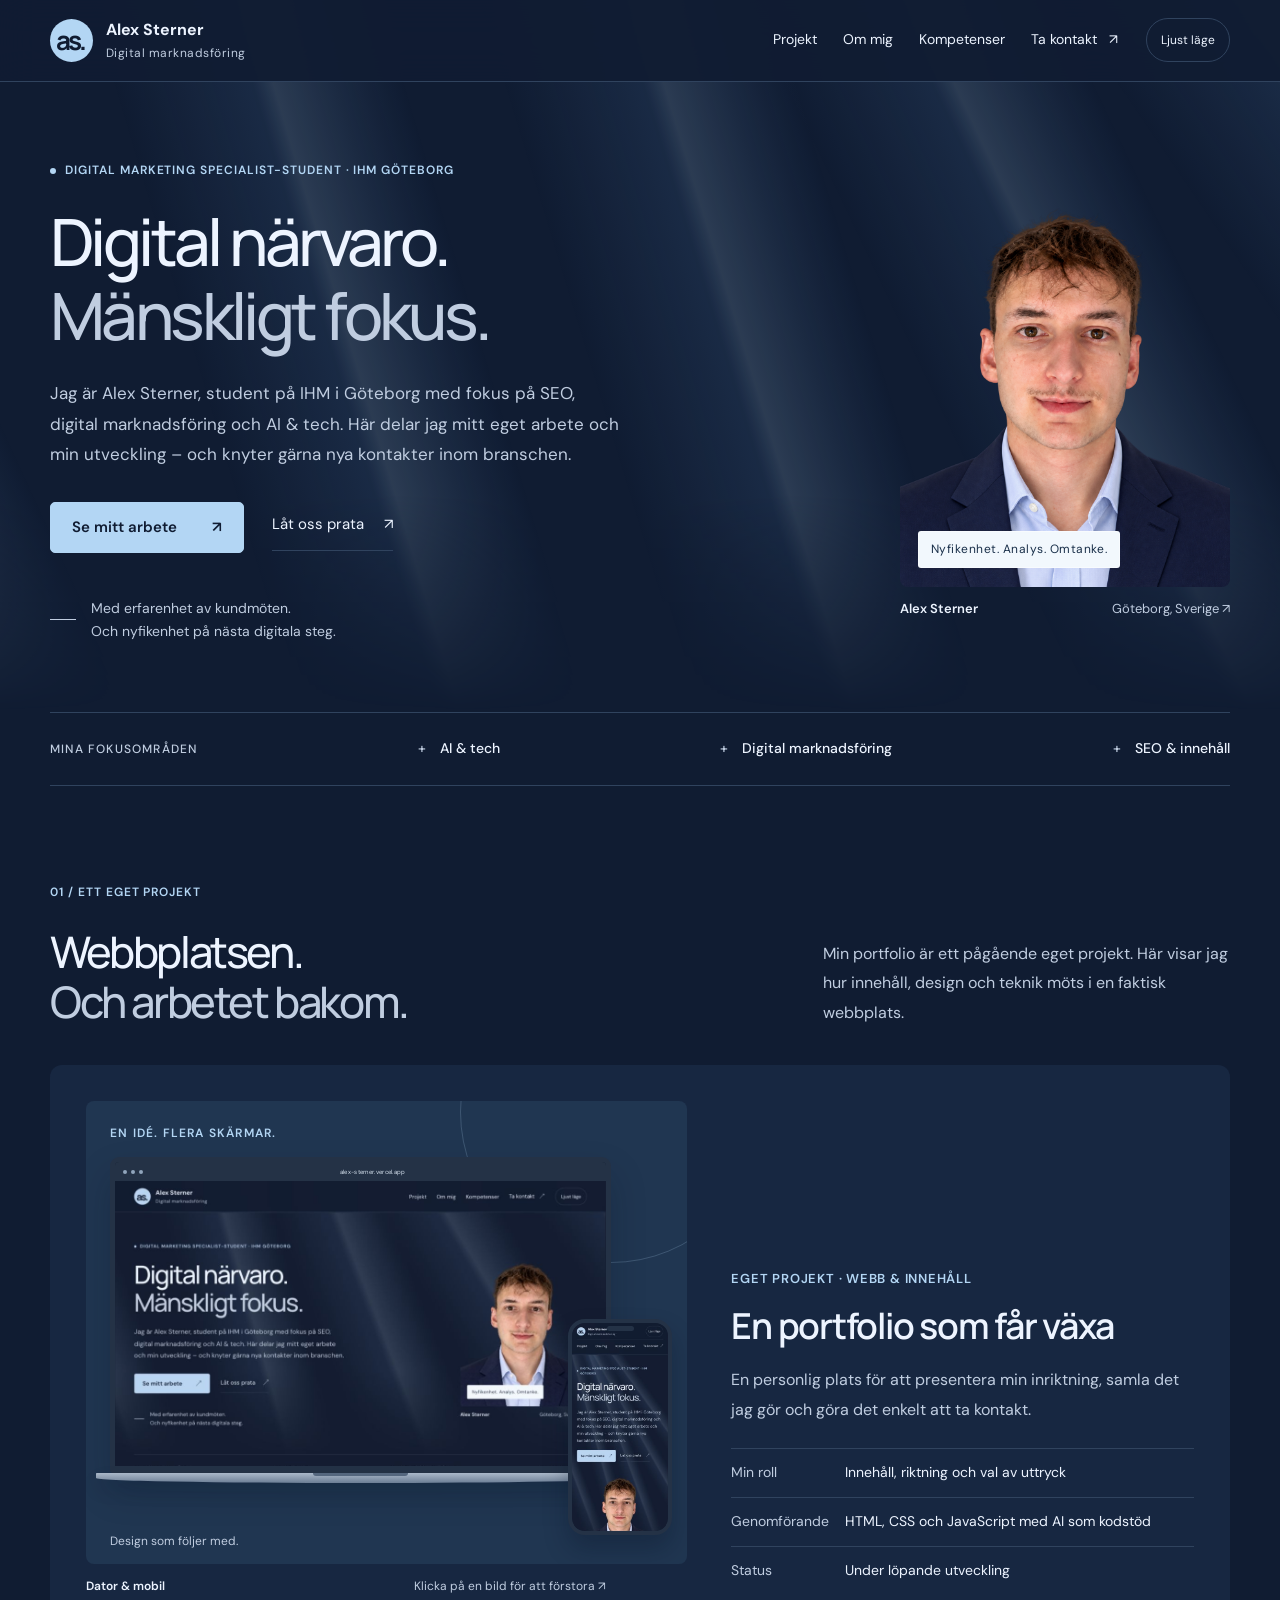
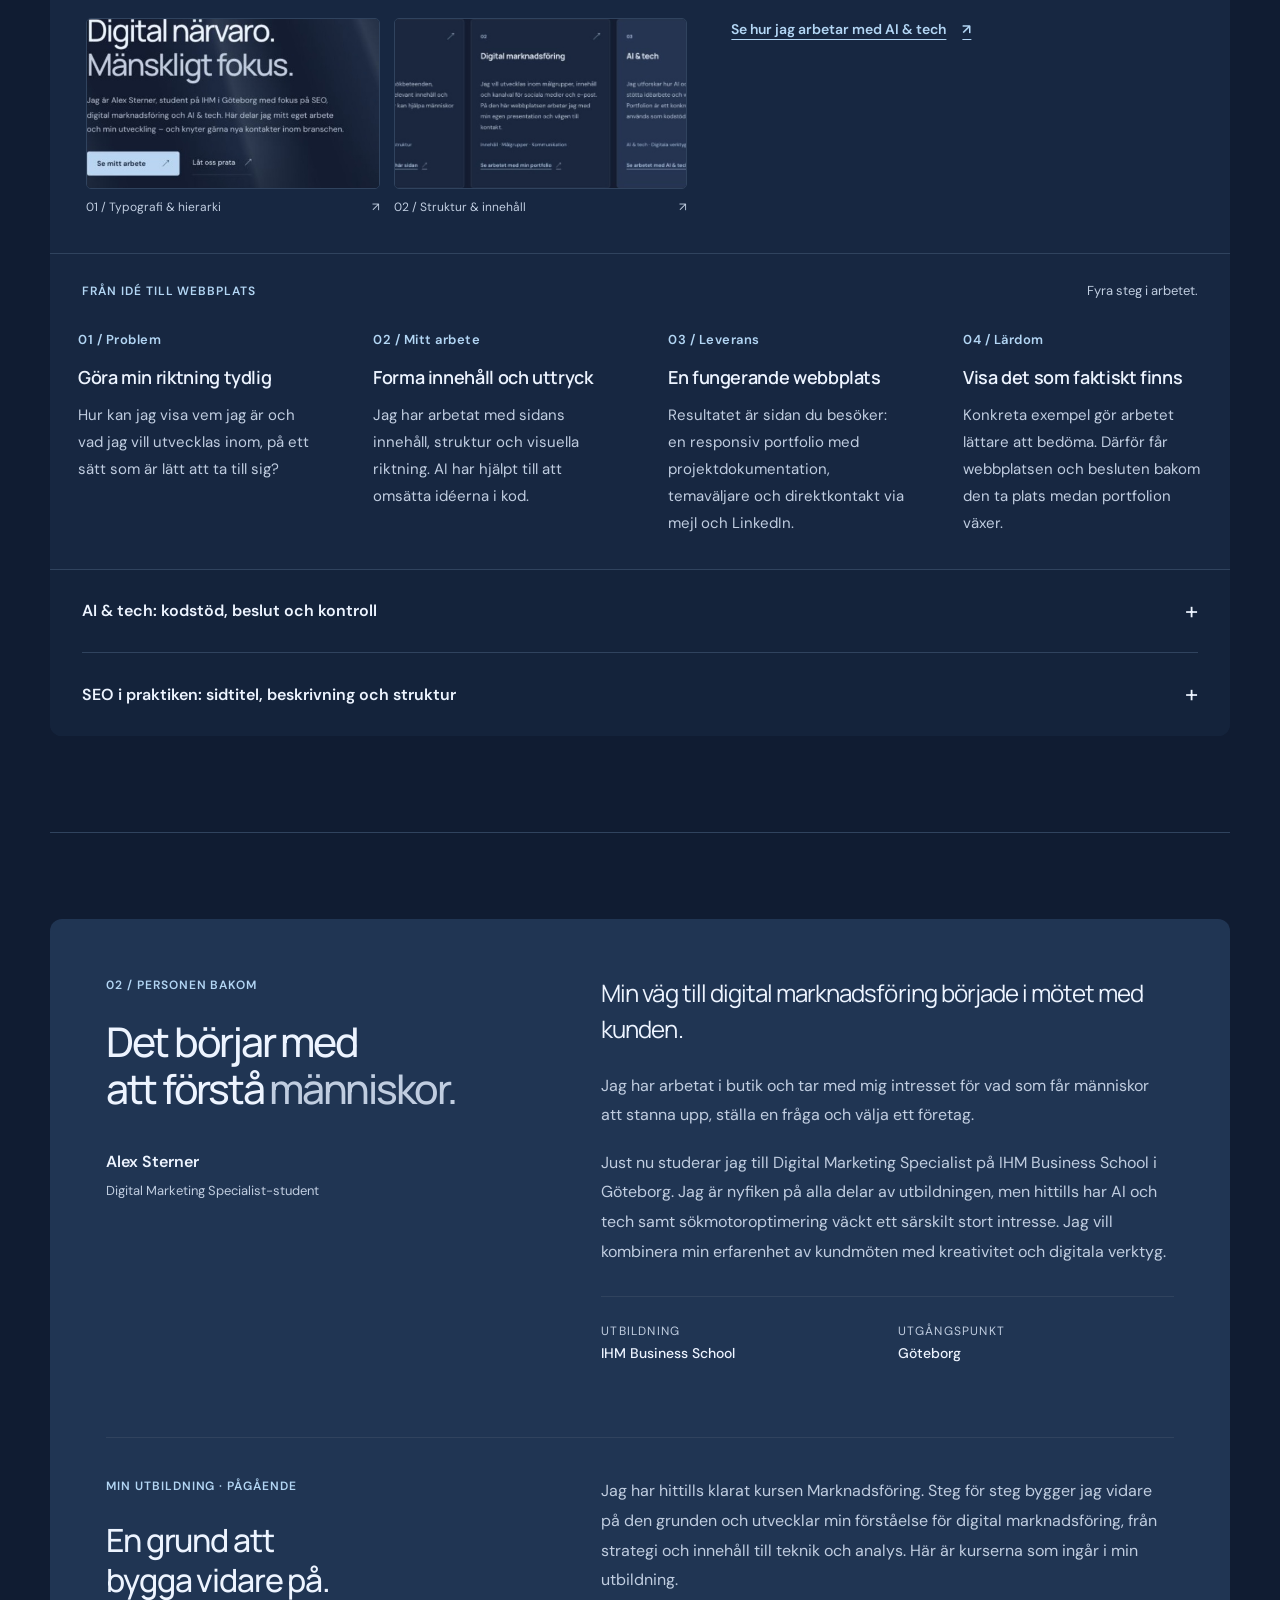
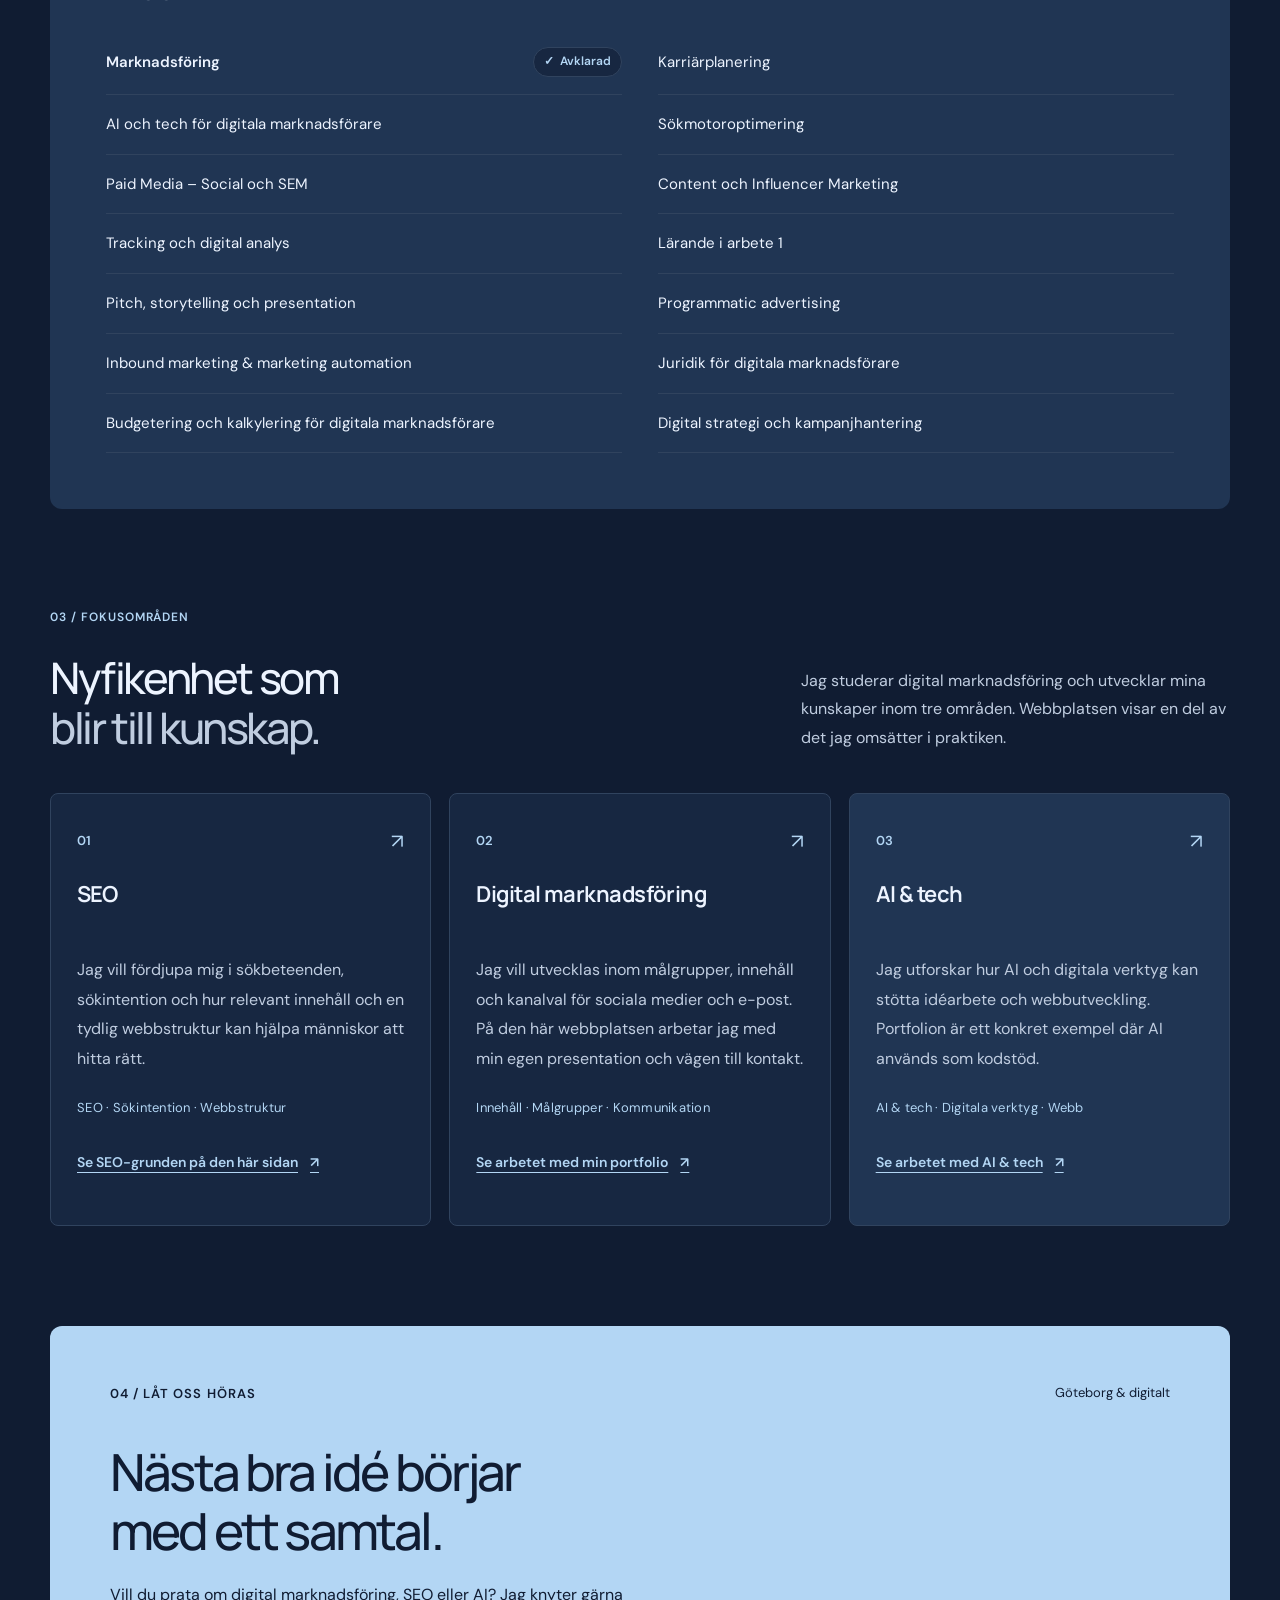
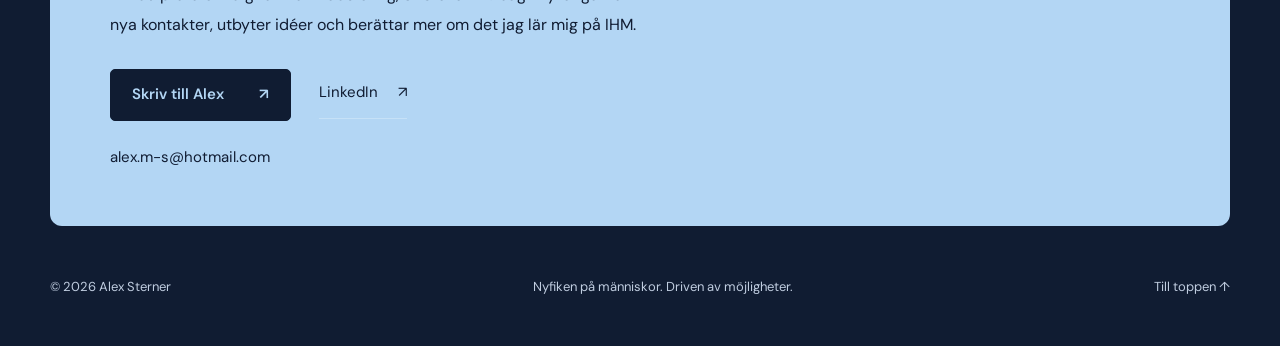
==== commit df18b5c0: "Förfina portfolion och lägg till pågående utbildning Begränsa ljusbakgrunden till introduktionen, be" ====
--- a/index.html
+++ b/index.html
@@ -31,8 +31,9 @@
   <link href="https://fonts.googleapis.com/css2?family=DM+Sans:wght@400;500;600;700&family=Manrope:wght@400;500;600;700;800&display=swap" rel="stylesheet">
   <link rel="stylesheet" href="style.css?v=22">
   <link rel="stylesheet" href="work.css?v=1">
-  <script defer src="script.js?v=9"></script>
-  <script defer src="light-rays.js?v=1"></script>
+  <link rel="stylesheet" href="refinement.css?v=2">
+  <script defer src="script.js?v=10"></script>
+  <script defer src="light-rays.js?v=2"></script>
   <!-- Google Tag Manager -->
 <script>(function(w,d,s,l,i){w[l]=w[l]||[];w[l].push({'gtm.start':
 new Date().getTime(),event:'gtm.js'});var f=d.getElementsByTagName(s)[0],
@@ -50,7 +51,7 @@
 <body id="topp" class="morkt">
 <a class="skip-link" href="#innehall">Hoppa till innehåll</a>
 <noscript><iframe src="https://www.googletagmanager.com/ns.html?id=GTM-WJDVMCP2" height="0" width="0" style="display:none;visibility:hidden"></iframe></noscript>
-<header class="sidhuvud"><a class="wordmark" href="#topp" aria-label="Alex Sterner, till sidans början"><span class="monogram" aria-hidden="true">as.</span><span>Alex Sterner<span class="brand-role">Digital marknadsföring</span></span></a><nav aria-label="Huvudmeny"><a href="#om">Om mig</a><a href="#tjanster">Kompetenser</a><a href="#projekt">Projekt</a><a class="nav-contact" href="#kontakt">Ta kontakt <span aria-hidden="true">↗</span></a></nav><button id="tema" type="button" aria-label="Byt till ljust läge" aria-pressed="true">Ljust läge</button></header>
+<header class="sidhuvud"><a class="wordmark" href="#topp" aria-label="Alex Sterner, till sidans början"><span class="monogram" aria-hidden="true">as.</span><span>Alex Sterner<span class="brand-role">Digital marknadsföring</span></span></a><nav aria-label="Huvudmeny"><a href="#projekt">Projekt</a><a href="#om">Om mig</a><a href="#tjanster">Kompetenser</a><a class="nav-contact" href="#kontakt">Ta kontakt <span aria-hidden="true">↗</span></a></nav><button id="tema" type="button" aria-label="Byt till ljust läge" aria-pressed="true">Ljust läge</button></header>
 <main id="innehall">
 <section class="intro" aria-labelledby="hero-title"><div class="hero-copy"><p class="eyebrow"><span class="status-dot" aria-hidden="true"></span> Digital Marketing Specialist-student · IHM Göteborg</p><h1 id="hero-title">Digital närvaro.<br><span>Mänskligt fokus.</span></h1><p class="hero-lead">Jag är Alex Sterner, student på IHM i Göteborg med fokus på SEO, digital marknadsföring och AI &amp; tech. Här delar jag mitt eget arbete och min utveckling – och knyter gärna nya kontakter inom branschen.</p><div class="hero-links"><a class="knapp" href="#projekt">Se mitt arbete <span aria-hidden="true">↗</span></a><a class="text-link" href="#kontakt">Låt oss prata <span aria-hidden="true">↗</span></a></div><div class="hero-note"><span class="note-line" aria-hidden="true"></span><p>Med erfarenhet av kundmöten.<br>Och nyfikenhet på nästa digitala steg.</p></div></div><figure class="hero-portrait"><div class="portrait-frame"><img src="img/alex-kavaj-transparent.png" alt="Porträtt av Alex Sterner" width="1254" height="1254" fetchpriority="high"><span class="portrait-label">Nyfikenhet. Analys. Omtanke.</span></div><figcaption><span>Alex Sterner</span><span>Göteborg, Sverige <span aria-hidden="true">↗</span></span></figcaption></figure></section>
 <div class="discipline-strip"><span class="strip-label">Mina fokusområden</span><span>AI & tech</span><span>Digital marknadsföring</span><span>SEO & innehåll</span></div>
@@ -61,12 +62,35 @@
   </div>
   <article class="portfolio-case" id="portfolio-case" aria-labelledby="case-title">
     <div class="case-overview">
-      <figure class="case-preview">
-        <a href="img/portfolio-desktop.jpg" target="_blank" rel="noopener" aria-label="Öppna en större skärmbild av portfolion på dator">
-          <img src="img/portfolio-desktop.jpg" alt="Skärmbild av portfolions startsida på dator med presentation, porträtt och navigation" width="1000" height="625" loading="lazy">
-        </a>
-        <figcaption>Den faktiska webbplatsen <span>Öppna större bild ↗</span></figcaption>
-      </figure>
+      <div class="project-gallery" aria-label="Bilder från portfolion">
+        <div class="device-stage">
+          <span class="stage-label">EN IDÉ. FLERA SKÄRMAR.</span>
+          <figure class="desktop-device">
+            <a class="gallery-image desktop-screen" href="img/portfolio-desktop.jpg" data-caption="Portfolion på dator – en tydlig introduktion och plats för arbetet bakom." aria-label="Förstora datorvisningen" aria-haspopup="dialog">
+              <span class="browser-bar" aria-hidden="true"><i></i><i></i><i></i><span>alex-sterner.vercel.app</span></span>
+              <img src="img/portfolio-desktop.jpg" alt="Portfolions startsida visad i en datorram" width="1067" height="618" loading="lazy">
+            </a>
+            <div class="laptop-base" aria-hidden="true"></div>
+          </figure>
+          <figure class="mobile-device">
+            <a class="gallery-image" href="img/portfolio-mobile.jpg" data-caption="Portfolion på mobil – läsbar text, kvarliggande meny och luftigare innehåll." aria-label="Förstora mobilvisningen" aria-haspopup="dialog">
+              <img src="img/portfolio-mobile.jpg" alt="Portfolions responsiva startsida visad i en mobilram" width="325" height="703" loading="lazy">
+            </a>
+          </figure>
+          <span class="stage-note">Design som följer med.</span>
+        </div>
+        <p class="gallery-hint"><span>Dator &amp; mobil</span><span>Klicka på en bild för att förstora <span aria-hidden="true">↗</span></span></p>
+        <div class="project-details">
+          <figure>
+            <a class="gallery-image" href="img/portfolio-detail-type.jpg" data-caption="Detalj: typografi och introduktion. Tydlig hierarki och mer läsbar text." aria-label="Förstora detaljbild av typografin" aria-haspopup="dialog"><img src="img/portfolio-detail-type.jpg" alt="Detaljbild av portfolions rubrik och introduktion" width="518" height="401" loading="lazy"></a>
+            <figcaption><span>01 / Typografi &amp; hierarki</span><span aria-hidden="true">↗</span></figcaption>
+          </figure>
+          <figure>
+            <a class="gallery-image" href="img/portfolio-detail-focus.jpg" data-caption="Detalj: fokusområden. Tre egna ytor med tydliga vägar till exempel från projektet." aria-label="Förstora detaljbild av fokusområdena" aria-haspopup="dialog"><img src="img/portfolio-detail-focus.jpg" alt="Detaljbild av kompetensernas olika ytor och länkar till arbetsprover" width="983" height="385" loading="lazy"></a>
+            <figcaption><span>02 / Struktur &amp; innehåll</span><span aria-hidden="true">↗</span></figcaption>
+          </figure>
+        </div>
+      </div>
       <div class="case-intro">
         <p class="case-label">Eget projekt · Webb &amp; innehåll</p>
         <h3 id="case-title">En portfolio som får växa</h3>
@@ -79,6 +103,7 @@
         <a class="evidence-link" href="#ai-arbetssatt">Se hur jag arbetar med AI &amp; tech <span aria-hidden="true">↗</span></a>
       </div>
     </div>
+    <div class="process-heading"><p class="eyebrow">Från idé till webbplats</p><p>Fyra steg i arbetet.</p></div>
     <ol class="case-process" aria-label="Från problem till lärdom">
       <li><span class="process-step">01 / Problem</span><h4>Göra min riktning tydlig</h4><p>Hur kan jag visa vem jag är och vad jag vill utvecklas inom, på ett sätt som är lätt att ta till sig?</p></li>
       <li><span class="process-step">02 / Mitt arbete</span><h4>Forma innehåll och uttryck</h4><p>Jag har arbetat med sidans innehåll, struktur och visuella riktning. AI har hjälpt till att omsätta idéerna i kod.</p></li>
@@ -113,7 +138,41 @@
     </div>
   </article>
 </section>
-<section id="om" class="about-section" aria-labelledby="om-title"><div><p class="eyebrow">02 / Personen bakom</p><h2 id="om-title">Det börjar med<br>att förstå <span>människor.</span></h2><div class="about-signature">Alex Sterner<span>Digital Marketing Specialist-student</span></div></div><div class="about-copy"><p class="large-copy">Min väg till digital marknadsföring började i mötet med kunden.</p><p>Jag har arbetat i butik och tar med mig intresset för vad som får människor att stanna upp, ställa en fråga och välja ett företag.</p><p>Nu utbildar jag mig till Digital Marketing Specialist på IHM Business School i Göteborg. Jag tycker lika mycket om AI och tech som om SEO, och gillar att hitta idéer för hur företag kan marknadsföra sig. Jag vill kombinera min erfarenhet av kundmöten med kreativitet och digitala verktyg.</p><div class="about-facts"><div><span>Utbildning</span><strong>IHM Business School</strong></div><div><span>Utgångspunkt</span><strong>Göteborg</strong></div></div></div></section>
+<section id="om" class="about-section" aria-labelledby="om-title">
+  <div>
+    <p class="eyebrow">02 / Personen bakom</p>
+    <h2 id="om-title">Det börjar med<br>att förstå <span>människor.</span></h2>
+    <div class="about-signature">Alex Sterner<span>Digital Marketing Specialist-student</span></div>
+  </div>
+  <div class="about-copy">
+    <p class="large-copy">Min väg till digital marknadsföring började i mötet med kunden.</p>
+    <p>Jag har arbetat i butik och tar med mig intresset för vad som får människor att stanna upp, ställa en fråga och välja ett företag.</p>
+    <p>Just nu studerar jag till Digital Marketing Specialist på IHM Business School i Göteborg. Jag är nyfiken på alla delar av utbildningen, men hittills har AI och tech samt sökmotoroptimering väckt ett särskilt stort intresse. Jag vill kombinera min erfarenhet av kundmöten med kreativitet och digitala verktyg.</p>
+    <div class="about-facts"><div><span>Utbildning</span><strong>IHM Business School</strong></div><div><span>Utgångspunkt</span><strong>Göteborg</strong></div></div>
+  </div>
+  <div class="education-panel" aria-labelledby="utbildning-title">
+    <div class="education-heading">
+      <div><p class="eyebrow">Min utbildning · Pågående</p><h3 id="utbildning-title">En grund att<br>bygga vidare på.</h3></div>
+      <p>Jag har hittills klarat kursen Marknadsföring. Steg för steg bygger jag vidare på den grunden och utvecklar min förståelse för digital marknadsföring, från strategi och innehåll till teknik och analys. Här är kurserna som ingår i min utbildning.</p>
+    </div>
+    <ul class="course-list" aria-label="Kurser i utbildningen till Digital Marketing Specialist">
+      <li class="course-complete"><span>Marknadsföring</span><span class="course-status"><span aria-hidden="true">✓</span> Avklarad</span></li>
+      <li><span>Karriärplanering</span></li>
+      <li><span>AI och tech för digitala marknadsförare</span></li>
+      <li><span>Sökmotoroptimering</span></li>
+      <li><span>Paid Media – Social och SEM</span></li>
+      <li><span>Content och Influencer Marketing</span></li>
+      <li><span>Tracking och digital analys</span></li>
+      <li><span>Lärande i arbete 1</span></li>
+      <li><span>Pitch, storytelling och presentation</span></li>
+      <li><span>Programmatic advertising</span></li>
+      <li><span>Inbound marketing &amp; marketing automation</span></li>
+      <li><span>Juridik för digitala marknadsförare</span></li>
+      <li><span>Budgetering och kalkylering för digitala marknadsförare</span></li>
+      <li><span>Digital strategi och kampanjhantering</span></li>
+    </ul>
+  </div>
+</section>
 <section id="tjanster" aria-labelledby="kompetens-title">
   <div class="section-heading"><div><p class="eyebrow">03 / Fokusområden</p><h2 id="kompetens-title">Nyfikenhet som<br><span>blir till kunskap.</span></h2></div><p class="section-intro">Jag studerar digital marknadsföring och utvecklar mina kunskaper inom tre områden. Webbplatsen visar en del av det jag omsätter i praktiken.</p></div>
   <div class="services">
@@ -123,4 +182,10 @@
   </div>
 </section>
 <section id="kontakt" aria-labelledby="kontakt-title"><div class="contact-top"><p class="eyebrow">04 / Låt oss höras</p><span>Göteborg & digitalt</span></div><h2 id="kontakt-title">Nästa bra idé börjar<br>med <span>ett samtal.</span></h2><p>Vill du prata om digital marknadsföring, SEO eller AI? Jag knyter gärna nya kontakter, utbyter idéer och berättar mer om det jag lär mig på IHM.</p><div class="contact-actions"><a class="knapp" href="mailto:alex.m-s@hotmail.com">Skriv till Alex <span aria-hidden="true">↗</span></a><a class="text-link" href="https://www.linkedin.com/in/alex-matei-sterner-b89927431" target="_blank" rel="noopener">LinkedIn <span aria-hidden="true">↗</span></a></div><a class="contact-email" href="mailto:alex.m-s@hotmail.com">alex.m-s@hotmail.com</a></section>
-</main><footer><span>© 2026 Alex Sterner</span><span>Nyfiken på människor. Driven av möjligheter.</span><a href="#topp">Till toppen ↑</a></footer></body></html>
+</main><footer><span>© 2026 Alex Sterner</span><span>Nyfiken på människor. Driven av möjligheter.</span><a href="#topp">Till toppen ↑</a></footer>
+<dialog class="image-lightbox" aria-labelledby="lightbox-title" aria-describedby="lightbox-caption">
+  <div class="lightbox-toolbar"><h2 id="lightbox-title">En närmare titt</h2><button class="lightbox-close" type="button" aria-label="Stäng bildförstoring">Stäng <span aria-hidden="true">×</span></button></div>
+  <figure><img class="lightbox-image" alt=""><figcaption id="lightbox-caption"></figcaption></figure>
+  <div class="lightbox-navigation"><button class="lightbox-prev" type="button" aria-label="Föregående bild">← <span>Föregående</span></button><span class="lightbox-count" aria-live="polite"></span><button class="lightbox-next" type="button" aria-label="Nästa bild"><span>Nästa</span> →</button></div>
+</dialog>
+</body></html>
--- a/refinement.css
+++ b/refinement.css
@@ -0,0 +1,252 @@
+/* A quieter reading surface, with light confined to the introduction. */
+:root{--header-height:94px;--muted:#48617a;--stage:#dce9f1}
+body.morkt{--muted:#c0cde0;--stage:#203651}
+html{scroll-padding-top:calc(var(--header-height) + 24px)}
+body{overflow-x:clip}
+.sidhuvud{
+  position:sticky;top:0;z-index:60;width:100%;margin:0;
+  padding:18px max(48px,calc((100% - 1180px)/2));gap:28px;
+  background:var(--bg);background:color-mix(in srgb,var(--bg) 94%,transparent);
+  backdrop-filter:blur(18px);-webkit-backdrop-filter:blur(18px);
+  transition:box-shadow .2s;
+}
+.sidhuvud.is-scrolled{box-shadow:0 6px 24px #08152b14}
+.sidhuvud nav{gap:26px}
+.sidhuvud nav a{font-size:14px;min-height:44px;display:inline-flex;align-items:center;gap:6px}
+.sidhuvud nav a::after{height:2px;bottom:2px;left:0;right:0;background:var(--green);box-shadow:none}
+.sidhuvud nav a[aria-current="location"]{color:var(--green)}
+.sidhuvud .nav-contact span{margin-left:6px}
+.brand-role{font-size:12px}
+#tema{font-size:12px;padding:9px 14px}
+.skip-link{z-index:100}
+.intro{position:relative;isolation:isolate;padding-top:78px;padding-bottom:70px}
+.intro .ambient-light{position:absolute;inset:-100px calc(50% - 50vw) 0;width:auto;height:auto;transform:none;z-index:-1;mask-image:linear-gradient(#000 70%,transparent);-webkit-mask-image:linear-gradient(#000 70%,transparent)}
+.hero-lead{font-size:17px;max-width:48ch}
+.hero-portrait figcaption{font-size:13px;line-height:1.6}
+.portrait-label{font-size:12px}
+.hero-note{font-size:14px}
+.eyebrow,.intro .eyebrow{font-size:12px;line-height:1.8;letter-spacing:.08em}
+.discipline-strip{padding:24px 0;font-size:14px}
+.strip-label{font-size:12px}
+.knapp,.text-link{font-size:15px}
+section:not(.intro){padding:96px 0}
+.case-heading{margin-bottom:38px}
+.case-heading>p{max-width:37ch}
+.portfolio-case{border:0;border-radius:12px;scroll-margin-top:0}
+.case-overview{grid-template-columns:minmax(0,1.3fr) minmax(0,1fr);gap:44px;padding:36px;align-items:center}
+.case-intro h3{font-size:clamp(1.8rem,2.8vw,2.4rem)}
+.case-label{font-size:13px}
+.case-facts>div{grid-template-columns:100px 1fr;font-size:14px}
+.project-gallery{min-width:0}
+.device-stage{height:auto;aspect-ratio:1.3;min-height:340px;position:relative;overflow:hidden;border-radius:8px;background:var(--stage)}
+.device-stage::before{content:"";position:absolute;width:300px;height:300px;border:1px solid color-mix(in srgb,var(--green) 20%,transparent);border-radius:50%;right:-75px;top:-140px}
+.stage-label{position:absolute;top:22px;left:24px;color:var(--green);font-size:12px;font-weight:600;letter-spacing:.1em}
+.desktop-device{position:absolute;top:56px;left:24px;width:calc(100% - 100px)}
+.desktop-screen{display:block;overflow:hidden;border:5px solid #243246;border-bottom-width:7px;border-radius:9px 9px 3px 3px;background:#101c32;box-shadow:0 18px 35px #06122538}
+.browser-bar{height:19px;display:flex;align-items:center;gap:4px;padding:0 8px;color:#d5e1ee;background:#243246}
+.browser-bar>i{width:4px;height:4px;background:#91a5bc;border-radius:50%}
+.browser-bar>span{font-family:var(--body);font-size:6px;margin:auto;letter-spacing:.05em}
+.desktop-screen img{width:100%;height:auto;display:block;aspect-ratio:1067/618;object-fit:cover}
+.laptop-base{height:10px;margin:0 -14px;border-radius:1px 1px 70% 70%;background:linear-gradient(#aab8c9,#6c7e95);position:relative;box-shadow:0 9px 18px #06122524}
+.laptop-base::after{content:"";display:block;position:absolute;width:18%;height:3px;background:#55677e;left:41%;top:0;border-radius:0 0 5px 5px}
+.mobile-device{position:absolute;right:15px;bottom:29px;width:104px;background:#162236;border:4px solid #243246;border-radius:17px;box-shadow:0 14px 25px #0612254d;overflow:hidden}
+.mobile-device a{display:block;overflow:hidden;border-radius:12px}
+.mobile-device img{display:block;width:100%;height:auto;aspect-ratio:390/844;object-fit:cover;object-position:top}
+.mobile-device::after{content:"";position:absolute;top:3px;left:36%;width:28%;height:5px;border-radius:20px;background:#243246;pointer-events:none}
+.stage-note{position:absolute;bottom:13px;left:24px;color:var(--muted);font-size:12px}
+.gallery-image{cursor:zoom-in;text-decoration:none}
+.gallery-image:focus-visible{outline-offset:3px;outline-width:3px}
+.gallery-hint{display:flex;justify-content:space-between;gap:14px;color:var(--muted);font-size:12px;line-height:1.7;margin:12px 0 22px}
+.gallery-hint>span:first-child{font-weight:600;color:var(--ink)}
+.project-details{display:grid;grid-template-columns:1fr 1fr;gap:14px}
+.project-details figure{min-width:0}
+.project-details a{display:block;overflow:hidden;border-radius:5px;border:1px solid var(--line);background:var(--bg)}
+.project-details img{width:100%;height:auto;aspect-ratio:760/440;object-fit:cover;display:block;transition:transform .25s}
+.project-details a:hover img{transform:scale(1.04)}
+.project-details figcaption{font-size:12px;color:var(--muted);display:flex;justify-content:space-between;gap:8px;padding-top:9px;line-height:1.6}
+.process-heading{display:flex;align-items:center;justify-content:space-between;gap:16px;padding:26px 32px 0;border-top:1px solid var(--line)}
+.process-heading .eyebrow{margin:0;font-size:12px}
+.process-heading>p:last-child{font-size:13px;color:var(--muted)}
+.case-process{border-top:0}
+.case-process li{padding:26px 28px 32px}
+.case-process li+li{border-left:0}
+.case-process h4{font-size:18px}
+.process-step{font-size:13px}
+.case-evidence{background:color-mix(in srgb,var(--bg) 40%,var(--paper))}
+.case-evidence details{scroll-margin-top:24px}
+.about-section{grid-template-columns:.85fr 1.15fr;gap:72px;background:var(--soft);border-radius:12px;border:0!important;margin:86px 0}
+section.about-section{padding:56px}
+.about-section .eyebrow{margin-bottom:22px}
+.about-section h2{font-size:clamp(2rem,3.2vw,2.8rem)}
+.about-copy .large-copy{font-size:24px;line-height:1.5;margin-bottom:24px}
+.about-signature{margin-top:36px}
+.about-facts span{font-size:12px}
+.education-panel{grid-column:1/-1;border-top:1px solid var(--line);padding-top:38px}
+.education-heading{display:grid;grid-template-columns:.85fr 1.15fr;gap:72px;align-items:start;margin-bottom:30px}
+.education-heading h3{font-size:clamp(1.6rem,2.5vw,2.1rem);font-weight:500;letter-spacing:-.035em;line-height:1.25}
+.education-heading>p{font-size:16px;line-height:1.85;color:var(--muted)}
+.course-list{list-style:none;display:grid;grid-template-columns:repeat(2,minmax(0,1fr));column-gap:36px;margin:0;padding:0}
+.course-list>li{display:flex;align-items:center;justify-content:space-between;gap:14px;padding:17px 0;border-bottom:1px solid var(--line);font-size:15px;line-height:1.65;min-width:0}
+.course-list>li>span:first-child{overflow-wrap:anywhere}
+.course-complete>span:first-child{font-weight:600}
+.course-status{display:inline-flex;align-items:center;gap:6px;flex-shrink:0;border:1px solid var(--line);border-radius:50px;padding:4px 10px;background:var(--paper);color:var(--green);font-size:12px;font-weight:600;white-space:nowrap}
+section#tjanster{padding:12px 0 100px;border-bottom:0}
+.services{display:grid;grid-template-columns:repeat(3,minmax(0,1fr));gap:18px;border:0}
+.services article{display:flex;flex-direction:column;gap:22px;padding:30px 26px;border:1px solid var(--line);border-radius:8px;min-width:0;background:var(--paper)}
+.services article:last-child{border:1px solid var(--line);background:var(--soft)}
+.services article>div{display:flex;flex-direction:column;flex:1;min-width:0}
+.service-number{display:flex;align-items:center;justify-content:space-between;font-size:13px;color:var(--green);font-weight:600;padding:0}
+.service-number::after{content:"↗";font-size:20px;font-weight:400}
+.services h3{font-size:22px;line-height:1.3;min-height:2.6em}
+.services p{font-size:16px;margin:18px 0 22px;line-height:1.85}
+.service-tags{font-size:13px;display:block;line-height:1.8;margin-top:auto}
+.services .evidence-link{font-size:14px;line-height:1.7;margin-top:22px;min-height:54px;align-items:flex-start;gap:12px}
+.evidence-link>span{flex-shrink:0}
+section#kontakt{padding:56px 60px;margin:0 0 40px;border-radius:12px}
+.contact-top .eyebrow,.contact-top>span{font-size:13px}
+.contact-email{font-size:15px}
+footer{font-size:13px;min-height:80px;padding:0 0 38px}
+.back-to-top{position:static;display:flex;flex-shrink:0;justify-content:center;align-items:center;width:44px;height:44px;min-height:44px;margin:0;padding:0;gap:0;border-radius:50%;box-shadow:none;background:var(--paper)}
+.back-to-top .top-icon{font-size:20px}
+.back-to-top .top-label{display:none}
+.back-to-top[hidden]{display:none}
+.image-lightbox{width:min(1160px,calc(100% - 48px));max-height:calc(100dvh - 48px);padding:24px;background:var(--paper);color:var(--ink);border:1px solid var(--line);border-radius:12px;box-shadow:0 28px 100px #0006;overscroll-behavior:contain}
+.image-lightbox::backdrop{background:#061020d9;backdrop-filter:blur(7px)}
+.lightbox-toolbar{display:flex;justify-content:space-between;align-items:center;gap:20px;margin-bottom:20px}
+.lightbox-toolbar h2{font-size:20px;letter-spacing:-.02em;font-weight:600}
+.lightbox-toolbar button,.lightbox-navigation button{color:var(--ink);border:1px solid var(--line);background:var(--bg);padding:10px 16px;min-height:44px;border-radius:5px;font-size:14px}
+.lightbox-close{display:flex;align-items:center;gap:16px}
+.lightbox-close span{font-size:25px;line-height:1}
+.lightbox-image{display:block;max-width:100%;max-height:calc(100dvh - 270px);width:auto;height:auto;margin:auto;object-fit:contain;border-radius:5px}
+.image-lightbox figcaption{font-size:14px;color:var(--muted);line-height:1.7;margin-top:18px}
+.lightbox-navigation{display:flex;justify-content:space-between;align-items:center;gap:16px;margin-top:20px;font-size:13px;color:var(--muted)}
+.lightbox-navigation button{display:inline-flex;align-items:center;gap:14px}
+body:has(.image-lightbox[open]){overflow:hidden}
+@media(max-width:1100px){
+  .sidhuvud{gap:20px;padding-inline:32px}
+  .sidhuvud nav{gap:20px}
+  .case-overview{padding:28px;gap:30px;grid-template-columns:1.15fr 1fr}
+  .device-stage{height:auto}
+  .desktop-device{top:56px}
+  .mobile-device{width:86px}
+  .case-facts>div{grid-template-columns:1fr;gap:2px}
+  .about-section{gap:40px}
+  .education-heading{gap:40px}
+  section.about-section{padding:40px}
+  .services article{padding:26px 22px}
+}
+@media(max-width:900px){
+  .sidhuvud{gap:14px;padding-block:12px}
+  .sidhuvud nav{order:4;flex-basis:100%;padding-top:7px;gap:16px}
+  .sidhuvud #tema{margin-left:auto}
+  .case-overview{grid-template-columns:1fr;gap:36px}
+  .device-stage{height:clamp(360px,62vw,500px);aspect-ratio:auto}
+  .desktop-device{top:56px;left:36px;width:calc(100% - 110px);max-width:510px}
+  .mobile-device{width:125px;right:32px;bottom:30px}
+  .case-facts>div{grid-template-columns:120px 1fr;gap:16px}
+  .services{grid-template-columns:1fr}
+  .services article{display:grid;grid-template-columns:40px 1fr;gap:20px;padding:28px}
+  .service-number{display:block;font-size:15px}
+  .service-number::after{content:none}
+  .services h3{min-height:0}
+  .services p{max-width:65ch;margin:14px 0 18px}
+  .services .evidence-link{margin-top:14px;min-height:44px}
+}
+@media(max-width:760px){
+  .sidhuvud{padding-inline:20px;gap:10px}
+  .sidhuvud .wordmark{font-size:14px;gap:10px;margin-right:auto}
+  .sidhuvud #tema{margin-left:0;padding:8px 12px}
+  .brand-role{font-size:11px}
+  .sidhuvud nav{gap:8px;justify-content:space-between}
+  .sidhuvud nav a{font-size:13px}
+  .sidhuvud .nav-contact span{margin-left:0}
+  .intro{padding-top:46px;padding-bottom:44px;gap:38px}
+  .intro .eyebrow{font-size:12px;letter-spacing:.04em}
+  .hero-lead{font-size:16px}
+  .hero-portrait figcaption{font-size:12px}
+  .portrait-label{font-size:11px}
+  .discipline-strip{font-size:13px;gap:14px}
+  .strip-label{font-size:12px}
+  section:not(.intro){padding:64px 0}
+  .case-heading{gap:22px;margin-bottom:30px}
+  .case-heading>p{max-width:55ch}
+  .device-stage{height:clamp(360px,62vw,480px)}
+  .desktop-device{left:26px;top:56px;width:calc(100% - 80px)}
+  .mobile-device{right:22px;width:106px}
+  .case-overview{padding:24px}
+  .process-heading{padding:24px 24px 0}
+  .process-heading>p:last-child{display:none}
+  .case-process li{padding:24px}
+  .case-process li:nth-child(n+3){border-top:0}
+  .case-evidence{padding-inline:24px}
+  .about-section{grid-template-columns:1fr;gap:32px;margin:58px 0}
+  section.about-section{padding:32px 26px}
+  .about-signature{margin-top:22px}
+  .about-copy .large-copy{font-size:22px}
+  .education-panel{padding-top:28px}
+  .education-heading{grid-template-columns:1fr;gap:22px;margin-bottom:24px}
+  .education-heading .eyebrow{margin-bottom:14px}
+  .course-list{grid-template-columns:1fr}
+  .course-list>li{padding:16px 0;font-size:15px}
+  section#tjanster{padding:4px 0 64px}
+  .services article{grid-template-columns:24px 1fr;gap:16px;padding:26px 22px}
+  section#kontakt{padding:36px 28px;margin-bottom:26px}
+  .contact-email{font-size:15px}
+  footer{font-size:12px;padding-bottom:88px}
+  /* Top control shares the header, leaving the reading area and cookie widget free. */
+  .back-to-top{position:static;order:0;flex-shrink:0;display:flex;justify-content:center;align-items:center;width:44px;height:44px;min-height:44px;border-radius:50%;padding:0;box-shadow:none;background:var(--paper);margin:0}
+  .back-to-top .top-label{display:none}
+  .back-to-top .top-icon{font-size:22px}
+  #CookiebotWidget{left:max(12px,env(safe-area-inset-left,0px))!important;bottom:calc(12px + env(safe-area-inset-bottom,0px))!important}
+  #CookiebotWidget:not(.CookiebotWidget-open) .CookiebotWidget-logo{width:44px!important;height:44px!important}
+}
+@media(max-width:520px){
+  .sidhuvud nav a{font-size:13px}
+  .sidhuvud nav{padding-top:5px}
+  .sidhuvud #tema{font-size:11px;padding-inline:10px}
+  .sidhuvud .wordmark{font-size:13px}
+  .monogram{width:34px;height:34px;font-size:22px}
+  .brand-role{font-size:10px}
+  .intro .eyebrow{max-width:38ch;font-size:11px}
+  .hero-links .knapp,.hero-links .text-link{font-size:14px}
+  .hero-portrait{max-width:280px}
+  .discipline-strip{gap:10px;font-size:12px}
+  .discipline-strip>span:not(:first-child)::before{margin-right:6px}
+  .case-overview{padding:18px;gap:30px}
+  .device-stage{height:300px;min-height:0}
+  .stage-label{top:18px;left:18px;font-size:12px;letter-spacing:.04em}
+  .desktop-device{left:16px;top:54px;width:calc(100% - 44px)}
+  .mobile-device{width:78px;right:12px;bottom:34px;border-width:3px;border-radius:13px}
+  .mobile-device a{border-radius:9px}
+  .stage-note{font-size:12px;left:18px;bottom:13px}
+  .gallery-hint{display:block;font-size:12px;margin-bottom:20px}
+  .gallery-hint>span{display:block}
+  .project-details{gap:12px}
+  .project-details figcaption{font-size:12px}
+  .case-label{font-size:12px}
+  .case-facts>div{grid-template-columns:1fr;gap:2px}
+  .case-process{grid-template-columns:1fr}
+  .case-process li{padding:22px}
+  .case-process li+li{border-top:1px solid var(--line)}
+  .case-evidence{padding-inline:22px}
+  .case-evidence summary{font-size:16px}
+  .about-facts{grid-template-columns:1fr;gap:18px}
+  .services article{padding:24px 20px}
+  .services h3{font-size:21px}
+  .service-tags{font-size:12px}
+  .services .evidence-link{font-size:14px}
+  .image-lightbox{padding:18px;width:calc(100% - 24px);max-height:calc(100dvh - 24px)}
+  .lightbox-toolbar h2{font-size:18px}
+  .lightbox-close{gap:10px}
+  .lightbox-toolbar button,.lightbox-navigation button{padding:9px 12px}
+  .lightbox-navigation{gap:10px}
+  .lightbox-navigation button{gap:8px;font-size:13px}
+  .lightbox-image{max-height:calc(100dvh - 290px)}
+}
+@media(max-width:380px){
+  .sidhuvud{column-gap:8px}
+  .sidhuvud .brand-role{display:none}
+  .sidhuvud .wordmark{gap:8px;font-size:12px}
+  .sidhuvud .monogram{width:32px;height:32px;font-size:21px}
+}
+@media(prefers-reduced-motion:reduce){.project-details img,.sidhuvud{transition:none}}
